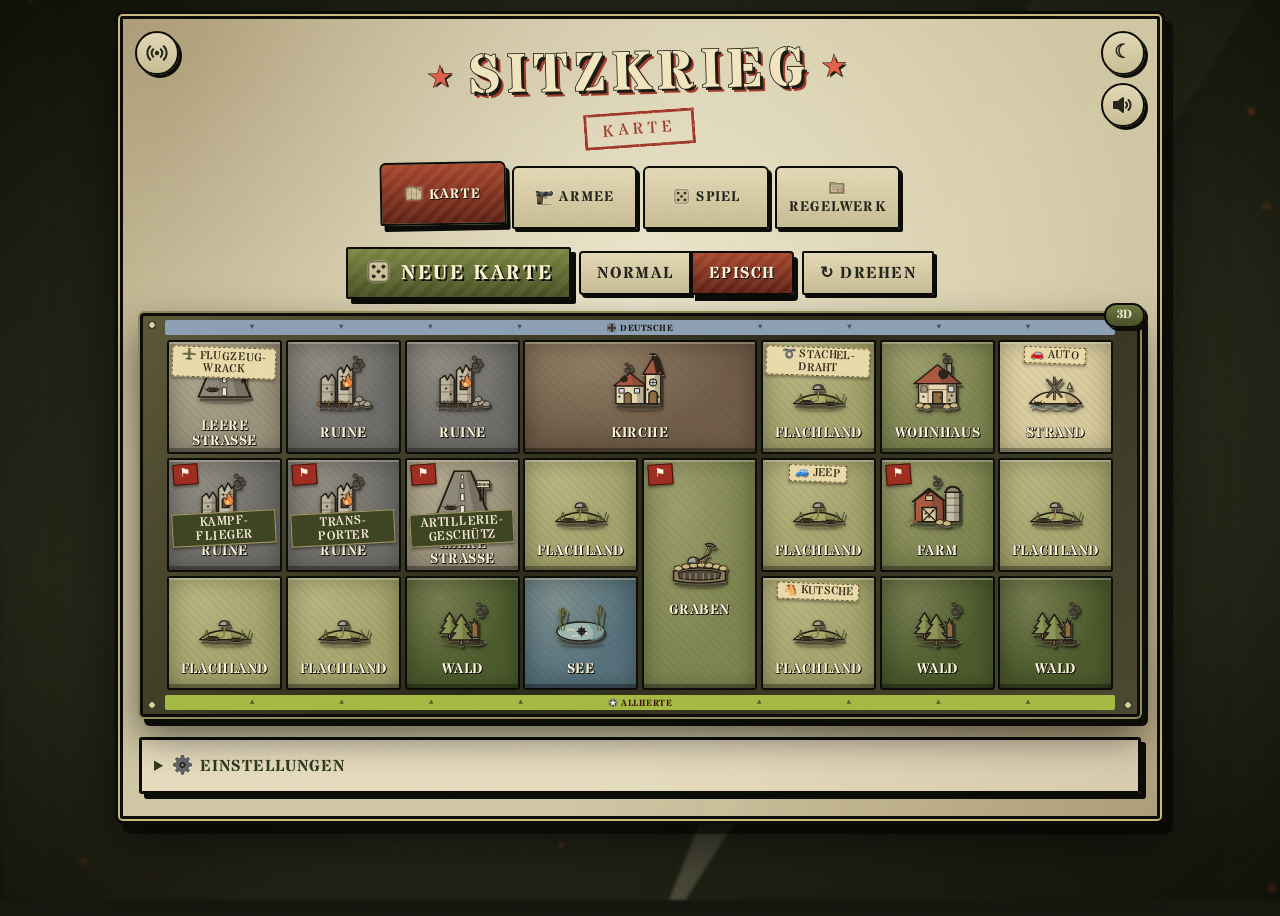
==== index.html @ 097e78e7 "Geländeregeln aus der früheren Spielversion wieder eingetragen Co-Authored-By: Claude Opus 5.5 <nore" ====
<!doctype html>
<html lang="de">
<head>
<meta charset="utf-8">
<meta name="referrer" content="strict-origin-when-cross-origin">
<meta name="viewport" content="width=device-width, initial-scale=1, viewport-fit=cover">
<meta name="theme-color" content="#1b1e14">
<meta name="mobile-web-app-capable" content="yes">
<meta name="apple-mobile-web-app-capable" content="yes">
<meta name="apple-mobile-web-app-status-bar-style" content="black-translucent">
<meta name="apple-mobile-web-app-title" content="Sitzkrieg">
<title>Sitzkrieg</title>
<script>
(function(){ var t=null; try{ t=localStorage.getItem('sitzkrieg-theme'); }catch(e){}
  if(t!=='light'&&t!=='dark') t=(window.matchMedia&&matchMedia('(prefers-color-scheme: dark)').matches)?'dark':'light';
  document.documentElement.setAttribute('data-theme',t);
  // 3D-Figuren kommen gleich: alte Zeichnungen bis dahin nicht zeigen (Notfall: nach 12 s doch)
  if(window.WebGLRenderingContext){ document.documentElement.classList.add('lego3d-wait'); setTimeout(function(){ document.documentElement.classList.remove('lego3d-wait'); },12000); } })();
</script>
<!-- Schriften fest eingebettet (SIL Open Font License): Stardos Stencil, Special Elite, Courier Prime -->
<link rel="stylesheet" href="css/schriften.css?v=d0f53fa5cb">
<link rel="stylesheet" href="css/basis.css?v=da717d893f">
<link rel="stylesheet" href="css/app.css?v=977f86b38e">

<link rel="stylesheet" href="css/spiel.css?v=68006c479c">
<link rel="stylesheet" href="css/krass.css?v=b1cbb3d17f">
<link rel="stylesheet" href="css/lego3d.css?v=2f2d734091">
</head>
<body>
<svg width="0" height="0" style="position:absolute" aria-hidden="true"><defs>
<pattern id="hz-dk" width="3" height="3" patternUnits="userSpaceOnUse" patternTransform="rotate(45)"><rect width="3" height="3" fill="#5c5142"/><line x1="0" y1="0" x2="0" y2="3" stroke="#1f1a14" stroke-width="1.1"/></pattern>
<pattern id="hz-de" width="3" height="3" patternUnits="userSpaceOnUse" patternTransform="rotate(45)"><rect width="3" height="3" fill="#a3a08c"/><line x1="0" y1="0" x2="0" y2="3" stroke="#3a3328" stroke-width=".8"/></pattern>
<pattern id="hz-al" width="3" height="3" patternUnits="userSpaceOnUse" patternTransform="rotate(45)"><rect width="3" height="3" fill="#b1a274"/><line x1="0" y1="0" x2="0" y2="3" stroke="#3a3328" stroke-width=".8"/></pattern>
<pattern id="hz-vde" width="4" height="4" patternUnits="userSpaceOnUse" patternTransform="rotate(45)"><rect width="4" height="4" fill="#b39d68"/><line x1="0" y1="0" x2="0" y2="4" stroke="#3a3328" stroke-width="1"/></pattern>
<pattern id="hz-val" width="4" height="4" patternUnits="userSpaceOnUse" patternTransform="rotate(45)"><rect width="4" height="4" fill="#8e8656"/><line x1="0" y1="0" x2="0" y2="4" stroke="#2a2a1c" stroke-width="1"/></pattern>
</defs></svg>

<main id="top">
  <div class="vol" id="vol">
    <button class="sec vol-btn" id="vol-btn" type="button" aria-label="Lautstärke" title="Lautstärke"><svg viewBox="0 0 24 24" aria-hidden="true">
      <path d="M3 9h4l5-4v14l-5-4H3z" class="spk"/><path class="w1" d="M15 9.5a3.5 3.5 0 0 1 0 5"/><path class="w2" d="M17.5 7a7 7 0 0 1 0 10"/><path class="mx" d="M15.5 9.5l5 5M20.5 9.5l-5 5"/></svg></button>
    <div class="vol-pop"><span class="vp-lbl">Töne</span><input type="range" id="vol-r" min="0" max="100" step="5" aria-label="Lautstärke der Töne"><output id="vol-o"></output></div>
    <div class="mu-pop" id="mu-pop" aria-label="Musik">
      <div class="np-head">♪ Musik</div>
      <div class="mu-row"><input id="mu-url" type="url" placeholder="YouTube-Playlist-Link" autocomplete="off" spellcheck="false" enterkeyhint="go"><button class="sec" id="mu-load" type="button">Laden</button></div>
      <div class="mu-player"><div id="mu-player"></div><div class="mu-empty" id="mu-empty">Link einer Playlist oder eines Videos einfügen</div></div>
      <div class="mu-now" id="mu-now"></div>
      <label class="mu-vol"><span>Musik</span><input type="range" id="mu-vol" min="0" max="100" step="1" aria-label="Lautstärke der Musik"><output id="mu-vol-o"></output></label>
      <div class="mu-ctl">
        <button class="sec" id="mu-prev" type="button" aria-label="Vorheriges">⏮</button>
        <button class="sec" id="mu-play" type="button" aria-label="Abspielen/Pause">▶</button>
        <button class="sec" id="mu-next" type="button" aria-label="Nächstes">⏭</button>
        <button class="sec" id="mu-shuf" type="button" aria-label="Zufällige Reihenfolge" title="Zufällige Reihenfolge">⤮</button>
      </div>
    </div>
  </div>
  <button id="net-btn" class="sec" type="button" aria-pressed="false" aria-label="Online-Lobby an/aus" title="Online-Lobby: zwei Geräte live verbinden"><svg viewBox="0 0 24 24" aria-hidden="true"><circle cx="12" cy="12" r="2.2"/><path d="M8.2 8.2a5.4 5.4 0 0 0 0 7.6M15.8 8.2a5.4 5.4 0 0 1 0 7.6M5.2 5.2a9.6 9.6 0 0 0 0 13.6M18.8 5.2a9.6 9.6 0 0 1 0 13.6"/></svg><i class="net-dot"></i></button>
  <div class="net-pop" id="net-pop" hidden role="dialog" aria-label="Online-Lobby">
    <div class="np-head">Online-Lobby</div>
    <label class="np-sw"><input type="checkbox" id="lb-enable"> <span>Lobby-Funktion an</span></label>
    <div class="lb-on" id="lb-on" hidden>
      <div class="np-code"><span class="lb-dot" id="lb-status" title=""></span><b class="lb-code" id="lb-code">––––</b></div>
      <div class="np-seg" role="group" aria-label="Meine Seite"><button class="sec" data-me="de">Deutsche</button><button class="sec" data-me="al">Alliierte</button></div>
    </div>
    <div class="lb-off" id="lb-off">
      <input id="lb-in" maxlength="4" placeholder="CODE" autocomplete="off" spellcheck="false" aria-label="Code vom Freund" enterkeyhint="go">
      <button class="sec" id="lb-join">Beitreten</button>
    </div>
  </div>
  <button id="theme" class="sec" type="button" aria-label="Tag/Nacht umschalten" title="Tag/Nacht umschalten">☾</button>
  <h1>Sitzkrieg</h1>
  <p class="sub" id="sub">Karte</p>
  <nav class="tabs" role="tablist">
    <button role="tab" class="sec" data-tab="gen" id="t-gen">🗺️ Karte</button>
    <button role="tab" class="sec" data-tab="mission" id="t-mission">⚔️ Armee</button>
    <button role="tab" class="sec" data-tab="spiel" id="t-spiel">🎲 Spiel</button>
    <button role="tab" class="sec" data-tab="regeln" id="t-regeln">📜 Regelwerk</button>
  </nav>
  <div class="lb-toast" id="lb-toast" aria-live="polite"></div>
  <section id="tab-gen" class="tabpane">
  <div class="bar">
    <button id="gen" class="big">🎲 Neue Karte</button>
    <select id="size" hidden>
      <option value="3x6">Normal (3×6)</option>
      <option value="3x8" selected>Episch (3×8)</option>
    </select>
    <div class="seg" role="group" aria-label="Kartengröße">
      <button class="sec" data-size="3x6">Normal</button>
      <button class="sec" data-size="3x8">Episch</button>
    </div>
    <button class="sec" id="rot">↻ Drehen</button>
  </div>
  <div id="msg"></div>
  <div class="stats" id="stats"></div>
  <div class="mapmission" id="mapmission" hidden>
    <span class="mm-txt" id="mm-txt"></span>
  </div>
  <div id="map"></div>

  <details class="noprint settings">
    <summary>⚙️ Einstellungen</summary>
    <div class="sgrid">
      <section class="sgroup sg-g">
        <h3>🌲 Grün <span class="ssum" id="sum-g"></span></h3>
        <div class="slist" id="pool-g"></div>
      </section>
      <section class="sgroup sg-b">
        <h3>🏚️ Stadt <span class="ssum" id="sum-b"></span></h3>
        <div class="slist" id="pool-b"></div>
        <h3 class="sub2">📏 Stadtgröße pro Karte</h3>
        <div class="slist" id="bsize"></div>
      </section>
    </div>
    <section class="sgroup ext-g"><div class="slist" id="ext-set"></div></section>
    <div class="sfoot"><button class="sec" id="reset">↺ Standard wiederherstellen</button></div>
  </details>

  </section>
  <section id="tab-mission" class="tabpane" hidden>
    <div class="bar mbar">
      <button id="army-gen" class="big">🎲 Zufällige Armeen</button>
    </div>
    <div class="armies">
      <section class="army" id="army-de"></section>
      <section class="army" id="army-al"></section>
    </div>
    <details class="noprint settings army-settings">
      <summary>⚙️ Einstellungen</summary>
      <div class="veh-filter"><div class="seg flyer gen-tg" role="group" aria-label="Anzahl Fahrzeuge"><span class="flyer-lbl">Fahrzeuge</span><button class="sec" data-vn="0">0</button><button class="sec" data-vn="1">1</button><button class="sec" data-vn="2">2</button><button class="sec" data-vn="3">3</button></div></div>
      <div class="veh-filter gen-filter"><div class="seg flyer gen-tg" role="group" aria-label="Anzahl Generäle"><span class="flyer-lbl">★ Generäle</span><button class="sec" data-gen="0">0</button><button class="sec" data-gen="1">1</button><button class="sec" data-gen="2">2</button><button class="sec" data-gen="3">3</button></div></div>
      <div class="veh-filter gen-filter"><div class="seg flyer fair gen-tg fair-tg" role="group" aria-label="Faire Armeen"><span class="flyer-lbl">Faire Armeen</span><button class="sec" data-fair="1">Ja</button><button class="sec" data-fair="0">Nein</button></div></div>
    </details>
    <details class="pool-info">
      <summary>📋 Vorrat (für jeden Spieler gleich)</summary>
      <div class="pool-cols">
        <div><b>Fahrzeuge</b><ul id="pool-veh"></ul></div>
        <div><b>Spezialeinheiten</b><ul id="pool-spec"></ul></div>
      </div>
    </details>
  </section>
  <section id="tab-spiel" class="tabpane" hidden></section>
  <section id="tab-regeln" class="tabpane" hidden>
  <div id="regelwerk">

    <div class="rw-search"><input type="search" id="rw-q" placeholder="🔎 Regel suchen …" autocomplete="off" spellcheck="false" aria-label="Im Regelwerk suchen"><span class="rw-n" id="rw-n" aria-live="polite"></span></div>
    <p class="rw-none" id="rw-none" hidden>Nichts gefunden.</p>

    <nav class="toc" aria-label="Inhalt">
      <details>
        <summary>📜 Inhalt <small id="toc-count"></small></summary>
        <ol id="toc"></ol>
      </details>
    </nav>

    <article class="rcard" id="zugabfolge">
      <h2>Zugabfolge</h2>
      <ol class="steps">
        <li><b>Aktivieren:</b> Drücke in der App auf den Weiter-Pfeil und aktiviere den angezeigten Trupp.</li>
        <li><b>Aktionen:</b> Der aktivierte Trupp darf in beliebiger Reihenfolge:
          <ul><li>sich bewegen</li><li>schießen</li></ul></li>
      </ol>
      <p>Die Reihenfolge ist frei, aber eine begonnene Bewegung oder ein begonnener Angriff muss vollständig ausgeführt werden. Eine Bewegung kann also nicht „aufgespart“ oder „unterbrochen“ werden. In unwegsamem Gelände bewegen sich Trupps und Fahrzeuge nur halb so weit. Wer sich auf oder durch ein passendes Minenfeld oder Feuer bewegt hat, macht direkt nach der Bewegung einen entsprechenden Durchschlagswurf.</p>
      <p><b>Rundenende:</b> Rauch und Feuer klingen ab (siehe <a href="#rauch">Rauch</a> und <a href="#feuer">Feuer</a>) und die <a href="#missionsziele">Sondereffekte der Missionsziele</a> werden abgehandelt.</p>
    </article>

    <article class="rcard" id="rundenaktivierungen">
      <h2>Rundenaktivierungen</h2>
      <p>Jede Einheit wird pro Runde <b>genau einmal</b> aktiviert. Das Aktivierungsdeck in der App enthält dafür pro Armee eine Karte für</p>
      <ul><li>jeden Gewehrschützen-Trupp,</li><li>jede einzelne Spezialeinheit und</li><li>jedes Fahrzeug.</li></ul>
      <p>Das Deck wird jede Runde neu gemischt. Die App deckt abwechselnd eine deutsche und eine alliierte Aktivierung auf. Sind alle durch, beginnt nach dem Rundenende eine neue Runde.</p>
    </article>

    <article class="rcard" id="truppenzusammensetzung">
      <h2>Truppenzusammensetzung</h2>
      <div class="tw"><table class="rt">
        <thead><tr><th>Kartengröße</th><th>Spezialtrupps</th><th>Gewehrschützen-Trupps</th><th>Fahrzeuge</th></tr></thead>
        <tbody><!-- wird aus js/regeln.js erzeugt --></tbody>
      </table></div>
      <p>Ein Gewehrschützen-Trupp besteht aus 5 Gewehrschützen. Ein Spezialtrupp ist eine einzelne <a href="#spezialeinheiten">Spezialeinheit</a>.</p>
    </article>

    <article class="rcard" id="bewegung">
      <h2>Bewegung</h2>
      <p>Ein aktivierter Trupp darf zwei Dinge ausführen: Diese sind sich zu <b>Bewegen</b> und/oder zu <b>Schießen</b>.</p>
      <p>Die Reihenfolge davon ist jedoch egal, aber eine Bewegung oder eine Schießen-Aktion muss vollständig beendet sein (man kann somit auch keine Bewegung „aufsparen“ oder „unterbrechen“). Durch unwegsames Gelände bewegen sich Truppen und Fahrzeuge nur genau halb so weit. Zudem muss jede Einheit und jedes Fahrzeug nach seiner Bewegung sofort einen Durchschlagswurf vollziehen, falls sie sich auf oder durch einen passenden Minentyp oder Feuer bewegt haben. Jeder Trupp darf pro Runde nur 1 mal aktiviert werden.</p>
    </article>

    <article class="rcard" id="angreifen">
      <h2>Angreifen</h2>
      <p>Ein Angriff läuft in diesen Schritten ab:</p>
      <ol class="steps">
        <li><b>Waffe wählen</b><br>Waffe des Trupps mit ihren Kampfwerten festlegen.</li>
        <li><b>Ziel wählen</b><br>Feindlichen Trupp, Gebäude, Stellung oder ein anderes Ziel in Reichweite der Waffe wählen.</li>
        <li><b>Trefferwurf / Abweichwurf</b><br>So viele W6 werfen, wie die Waffe angibt (Erleichterung und Erschwernis laut <a href="#treffertabelle">Treffertabelle</a>). Werden eine oder mehrere Scheiben benutzt, ersetzt der Abweichwurf den Trefferwurf (siehe <a href="#scheiben">Kl. / Gr. Scheibe</a>).</li>
        <li><b>Durchschlagswurf</b><br>Jeder W6, der getroffen hat, wird noch einmal geworfen. Ob die Panzerung durchschlagen wird, steht in der <a href="#durchschlagstabelle">Durchschlagstabelle</a>.</li>
        <li><b>Verluste abhandeln</b><br>Jeder Durchschlag schaltet einen Gewehrschützen aus oder fügt einer Spezialeinheit bzw. einem Fahrzeug einen Schaden zu (siehe <a href="#lebenspunkte">Lebenspunkte</a> und <a href="#fahrzeugschaden">Fahrzeugschaden</a>).</li>
      </ol>
    </article>

    <article class="rcard" id="infanterie">
      <h2>Infanterie</h2>
      <p>Jeder Infanterietrupp hat eine Bewegungsreichweite von <b>1</b> und eine Panzerung von <b>0</b>.</p>
    </article>

    <article class="rcard" id="gelaende">
      <h2>Unwegsames Gelände</h2>
      <p>Durch unwegsames Gelände bewegen sich Truppen und Fahrzeuge nur genau halb so weit.</p>
    </article>

    <article class="rcard" id="spezialeinheiten">
      <h2>Spezialeinheiten</h2>
      <p>Jede Spezialeinheit erhält eine der folgenden Ausrüstungen:</p>
      <ul class="cols">
        <li>Scharfschützengewehr</li><li>Maschinengewehr</li><li>Flammenwerfer</li><li>Schrotflinte</li><li>Mörser</li><li>Panzerfaust</li>
        <li>Granaten (und 2 Rauchgranaten und 1 Pistole)</li>
        <li>Minen (1 Panzermine, 2 Personenminen und 1 Nahkampfwaffe)</li>
        <li>Medikit (und 1 Pistole)</li><li>Mechaniker (und 1 Pistole)</li>
        <li>General (1 Generalsfähigkeit und 1 Pistole)</li>
      </ul>
    </article>

    <article class="rcard" id="lebenspunkte">
      <h2>Lebenspunkte der Spezialeinheiten</h2>
      <p>Jede Spezialeinheit hat <b>5 Lebenspunkte</b>. Ein Spezialtrupp besteht nur aus dieser einen Einheit. Sie kann sich bewegen und angreifen wie jeder andere Trupp, hält aber mehr aus als ein Gewehrschütze: Jeder Schaden kostet einen Lebenspunkt, erst beim letzten fällt sie.</p>
    </article>

    <article class="rcard" id="general">
      <h2>General</h2>
      <p>Jeder General hat eine Pistole und eine Generalsfähigkeit. Zu Spielbeginn bekommt er eine der folgenden Fähigkeiten:</p>
      <dl class="abil"><!-- wird aus js/regeln.js erzeugt --></dl>
    </article>

    <article class="rcard" id="minenleger">
      <h2>Minenleger</h2>
      <p>Der Minenleger hat eine Pistole, 2 Personenminen und 1 Panzermine. Zum Verlegen wird der Marker der jeweiligen Minenart in beliebiger Ausrichtung in Nahkampfweite an die Figur gelegt; der ganze Marker gilt als vermint. Betritt oder durchquert eine passende feindliche Einheit (Infanterie bei Personenminen, Fahrzeug bei Panzerminen) das Minenfeld, würfelt sie direkt nach ihrer Bewegung einmal Schaden laut Waffentabelle aus.</p>
    </article>

    <article class="rcard" id="flammenwerfer">
      <h2>Flammenwerfer</h2>
      <p>Zum Angriff wird der Feuermarker in beliebiger Ausrichtung in Nahkampfweite an die Figur gelegt. Alles darunter ist sofort getroffen und steht in Flammen (siehe <a href="#feuer">Feuer</a>). Der Durchschlagswurf folgt laut Waffentabelle.</p>
    </article>

    <article class="rcard" id="medikit">
      <h2>Medikit</h2>
      <p>Erleidet ein Infanterietrupp in Nahkampfreichweite der Figur mit Medikit Verluste, wirft der Spieler pro Verlust einen W6. Ist mindestens eine gerade Zahl dabei, wird einer der Verluste verhindert (höchstens 1 pro Angriff).</p>
    </article>

    <article class="rcard" id="mechaniker">
      <h2>Mechaniker</h2>
      <p>Erhält ein Fahrzeug in Nahkampfreichweite des Mechanikers Schaden, wird das genauso abgehandelt wie beim Medikit: pro Schaden ein W6, bei mindestens einer geraden Zahl wird ein Schaden verhindert (höchstens 1 pro Angriff).</p>
    </article>

    <article class="rcard" id="scheiben">
      <h2>Kl. Scheibe und Gr. Scheibe</h2>
      <p>Braucht ein Angriff eine Scheibe, wird sie über das Ziel gelegt und ein W20 geworfen. Dieser Abweichwurf ersetzt den Trefferwurf.</p>
      <div class="dice"><div><b>W20: 1–8</b><span>Daneben: von Norden aus im 45°-Winkel um 1 Scheibenlänge verschieben (an der Kante anlegen)</span></div><div><b>W20: 9–20</b><span>Genauer Treffer</span></div></div>
      <p>Flammenwerfer, Schrotflinte und Minen weichen nie ab.</p>
    </article>


    <article class="rcard" id="deckung">
      <h2>Deckung</h2>
      <p>Um eine Deckung zu nutzen, muss eine Einheit direkt daneben, dazwischen oder drin stehen.</p>
    </article>

    <article class="rcard" id="konzentration">
      <h2>Konzentration</h2>
      <p>Eine Einheit, die lediglich einen einzigen Würfel als Angriffswurf nutzt, erhält immer einen Konzentrationsbonus beim Trefferwurf. Einheiten mit Waffen, die diesen Bonus erhalten, sind: Panzerfaust, Scharfschütze, Fahrzeuge, die mit AP-Munition feuern.</p>
    </article>

    <article class="rcard" id="mehrere-scheiben">
      <h2>Mehrere Scheiben mit einem Angriff</h2>
      <p>Werden bei einem Trefferwurf mehrere Scheiben ermöglicht, so werden diese jeweils einzeln mit einem W20 beim Trefferwurf ausgewürfelt, ob sie noch verschoben werden. Jede Einheit kann nur maximal 1 mal getroffen werden, selbst wenn sich die Scheiben überschneiden würden.</p>
    </article>


    <article class="rcard" id="hochexplosiv">
      <h2>Hochexplosive Munition</h2>
      <p>Mit Sprengmunition, die beim Trefferwurf eine Kl. oder Gr. Scheibe bzw. einen Marker nutzt (außer Minen, Schrotflinten und Rauchgranaten), können Deckungen, Mauern und ganze Gebäude zerstört werden.</p>
    </article>

    <article class="rcard" id="einsturz">
      <h2>Einsturz</h2>
      <p>Stürzt ein Gebäude oder eine Stellung komplett ein, sind alle Einheiten und Fahrzeuge darin automatisch getroffen. Der Durchschlagswurf erfolgt mit Durchschlag 3.</p>
    </article>

    <article class="rcard" id="feuer">
      <h2>Feuer</h2>
      <p>Am Ende jeder Runde ist jede Einheit und jedes Fahrzeug im Feuer automatisch getroffen. Der Durchschlagswurf erfolgt mit Durchschlag 3. Ein Feuer geht erst nach dem Ende der nächsten Runde aus (nicht der laufenden). Wer einen brennenden Bereich betritt, macht sofort einen Durchschlagswurf (wie bei Minen).</p>
    </article>

    <article class="rcard" id="rauch">
      <h2>Rauch</h2>
      <p>Wer in, durch oder auf einen Bereich mit Rauch angreift, bekommt beim Trefferwurf eine Erschwernis von 1. Der Rauch verzieht sich erst nach dem Ende der nächsten Runde (nicht der laufenden).</p>
    </article>

    <article class="rcard" id="tod-von-oben">
      <h2>Tod von oben</h2>
      <p>Mörser- und Grenadierangriffe machen ihren Schaden von oben.</p>
    </article>

    <article class="rcard" id="panzer">
      <h2>Panzer</h2>
      <p>Panzer können, wenn sie aktiviert werden, mit ihrem Turmgeschütz (mit einem Munitionstyp ihrer Wahl) schießen, sowie zusätzlich auch das MG nach vorne benutzen.</p>
      <p>Zudem können sie sich 1 mal bewegen. Daher könnten sie beispielsweise mit dem Turmgeschütz schießen, sich dann bewegen und im Anschluss noch das MG benutzen (oder andersrum). Panzer ignorieren den Nachteil von unwegsamem Gelände.</p>
    </article>

    <article class="rcard" id="plaetten">
      <h2>Plätten</h2>
      <p>Die leichten und schweren Panzer können mit ihrer Fähigkeit Plätten praktisch alles über den Haufen fahren, was ihnen in den Weg kommt. Lediglich andere Panzer und unzerstörbares Gelände können nicht durchfahren werden. Wenn ein Panzer etwas durchfährt, so nimmt er dadurch keinerlei Schaden (außer bei Panzerminen). Jede Einheit, die von einem Panzer überfahren werden würde, hat ein einziges Mal die Chance, noch aus dem Weg zu hechten. Dazu wird je Einheit ein Würfel geworfen, bei einer geraden Zahl überlebt diese Einheit und wird so weit zur Seite des Panzers bewegt, dass sie gerade so nicht überfahren wird. Eigene Einheiten werden verschont.</p>
    </article>

    <article class="rcard" id="fahrzeuge">
      <h2>Fahrzeuge</h2>
      <p>Fahrer und Besatzung bleiben immer im Fahrzeug.</p>
    </article>

    <article class="rcard" id="missionsziele">
      <h2>Sondereffekte der Missionsziele</h2>
      <p>Am Ende jeder Runde wird für jedes gehaltene Missionsziel ein Sondereffekt ermittelt:</p>
      <ol class="steps">
        <li>Zähle die Trupps jeder Seite, die das Missionsziel halten (pro Seite höchstens 3), und bilde die Differenz.</li>
        <li>Die Seite mit mehr Trupps wirft so viele W6, wie die Differenz beträgt.</li>
        <li>Nur das höchste Ergebnis zählt: <b>1–3</b> nichts passiert, <b>4–5</b> Zieleffekt, <b>6</b> Übereffekt (siehe <a href="#missionsziel-tabelle">Missionsziel-Tabelle</a>).</li>
      </ol>
    </article>

    <article class="rcard" id="missionsziel-tabelle">
      <h2>Missionsziel-Tabelle</h2>
      <div class="tw"><table class="rt">
        <thead><tr><th>Ort</th><th>Zieleffekt (4–5)</th><th>Übereffekt (6)</th></tr></thead>
        <tbody><!-- wird aus js/regeln.js erzeugt --></tbody>
      </table></div>
    </article>

    <article class="rcard" id="flexible-missionsziele">
      <h2>Flexible Missionsziele</h2>
      <p>Auf manchen Feldern können zusätzlich flexible Missionsziele erscheinen. Das Feld wird dadurch zum Missionsziel.</p>
      <div class="vgrid">
        <div><b>Mögliche Felder</b><ul><li>Flachland</li><li>Strand</li><li>Leere Straße</li><li>Ruine</li></ul></div>
        <div><b>Mögliche Missionsziele</b><ul><!-- wird aus js/regeln.js erzeugt --></ul></div>
      </div>
    </article>

    <article class="rcard" id="felderweiterung">
      <h2>Felderweiterungen</h2>
      <p>Ein Feld, auf dem ein flexibles Missionsziel hätte erscheinen können, aber keines erschienen ist, kann zu Spielbeginn eine der folgenden Erweiterungen bekommen (jede höchstens 1 mal pro Spielplan). Auf einer normalen Karte gibt es 0–3, auf einer epischen Karte 0–5 Felderweiterungen (zufällig) – die Höchstzahl stellst du bei <b>Karte → Einstellungen</b> ein:</p>
      <ul><!-- wird aus js/regeln.js erzeugt --></ul>
    </article>

    <article class="rcard" id="stacheldraht">
      <h2>Stacheldraht</h2>
      <p>Ein Feld mit Stacheldraht zu betreten oder zu durchqueren zählt wie das Betreten eines Minenfeldes mit Personenminen. Außerdem gilt das ganze Feld als unwegsames Gelände.</p>
    </article>

    <article class="rcard" id="flugzeugwrack">
      <h2>Flugzeugwrack</h2>
      <p>Das Flugzeugwrack gibt Deckung. Außerdem liegt auf dem ganzen Feld dauerhaft Rauch.</p>
    </article>

    <article class="rcard" id="abtruennige">
      <h2>Abtrünnige</h2>
      <p>Die Abtrünnigen sind zwei Trupps mit je 7 Gewehrschützen, die keinem Spieler gehören. Der 1. Abtrünnigen-Trupp hat immer die meisten Einheiten.</p>
      <ol class="steps">
        <li>Der 1. Trupp greift einen Trupp des Spielers an, der die meisten Trupps auf oder angrenzend an ihrem Feld hat. Der Gegner dieses Spielers wählt das genaue Ziel und würfelt Treffer- und Durchschlagswurf.</li>
        <li>Danach greift der 2. Trupp einen angrenzenden Trupp des anderen Spielers an; diesmal wählt und würfelt der andere Spieler.</li>
      </ol>
      <p>Gibt es nur noch einen Abtrünnigen-Trupp, entfällt der 2. Angriff.</p>
    </article>

    <article class="rcard" id="spielaufbau">
      <h2>Spielaufbau und Topografie festlegen</h2>
      <p>Zu Spielbeginn sollten beide Spieler genau festlegen, was auf dem Spielfeld genau Deckung gibt, zerstörbar und unzerstörbar ist, wie genau eine Sichtlinie definiert wird, was unwegsames Gelände ist, und was als erhöhte oder niedrige Position zählt. Zudem wird festgelegt, wo auf der Karte Norden ist (eine Ecke oder Kante des Spielfelds). Dann wird noch bestimmt, wo jeder Spieler startet und wie viele Einheiten jedes Typs im Spiel sein dürfen. Dann legt noch jeder Spieler seine Armee und Einheiten fest. Zudem müssen die genaue Fähigkeit jedes Generals bestimmt werden.</p>
    </article>

    <article class="rcard" id="ausmasse">
      <h2>Ausmaße</h2>
      <p>Für Angriff und Bewegung gibt es diese Schablonen:</p>
      <div class="tw"><table class="rt">
        <thead><tr><th>Schablone</th><th>Länge / Durchmesser</th></tr></thead>
        <tbody>
          <tr><td>Reichweite 1</td><td>20 cm</td></tr>
          <tr><td>Reichweite 2</td><td>40 cm</td></tr>
          <tr><td>Reichweite 3</td><td>60 cm</td></tr>
          <tr><td>Kl. Scheibe</td><td>10 cm Ø</td></tr>
          <tr><td>Gr. Scheibe</td><td>20 cm Ø</td></tr>
        </tbody>
      </table></div>
    </article>

    <article class="rcard" id="nahkampf">
      <h2>Nahkampf</h2>
      <p>Nahkampfreichweite bedeutet, dass die Einheit ihr Ziel unmittelbar berühren können muss.</p>
    </article>

    <article class="rcard" id="aktivierung-geht-nicht">
      <h2>Aktivierung geht nicht</h2>
      <p>Kann eine aufgedeckte Aktivierung nicht ausgeführt werden, weil die Seite keine passende Einheit oder kein Fahrzeug dieser Art mehr hat, verfällt sie. Einfach weiter zur nächsten.</p>
    </article>

    <article class="rcard" id="spielende">
      <h2>Spielende</h2>
      <p>Das Spiel endet sofort, sobald eine Seite nur noch <b>3 Trupps</b> hat.</p>
    </article>

    <article class="rcard" id="waffen">
      <h2>Waffen</h2>
      <div class="tw"><table class="rt wt">
        <thead><tr><th>Name</th><th>Reich&shy;weite</th><th>Treffer&shy;wurf</th><th><span class="lg">Panzer&shy;durchschlag</span><span class="sm">Durch&shy;schlag</span></th></tr></thead>
        <tbody><!-- wird aus js/regeln.js erzeugt --></tbody>
      </table></div>
    </article>

    <article class="rcard vehicle" id="schwerer-panzer">
      <h2>Schwerer Panzer</h2>
      <div class="vgrid">
        <div class="tw"><table class="rt kv">
          <tr><th>Bewegungsreichweite</th><td>1</td></tr>
          <tr><th>Wannendrehung</th><td>45°</td></tr>
          <tr><th>Turmdrehung</th><td>45°</td></tr>
          <tr><th>Spezialeffekt</th><td>Plätten, MG nach vorne feuern</td></tr>
        </table></div>
        <div class="armor" data-f="4" data-s="3" data-r="2"></div>
      </div>
      <div class="tw"><table class="rt wt">
        <thead><tr><th>Turmgeschütz</th><th>Reich&shy;weite</th><th>Treffer&shy;wurf</th><th><span class="lg">Panzer&shy;durchschlag</span><span class="sm">Durch&shy;schlag</span></th></tr></thead>
        <tbody><tr><td>HE</td><td>3</td><td>Gr. Scheibe</td><td>1</td></tr><tr><td>AP</td><td>3</td><td>1</td><td>4</td></tr></tbody>
        <thead><tr><th>Maschinengewehr</th><th></th><th></th><th></th></tr></thead>
        <tbody><tr><td>MG</td><td>2</td><td>5</td><td>1</td></tr></tbody>
      </table></div>
    </article>

    <article class="rcard vehicle" id="leichter-panzer">
      <h2>Leichter Panzer</h2>
      <div class="vgrid">
        <div class="tw"><table class="rt kv">
          <tr><th>Bewegungsreichweite</th><td>2</td></tr>
          <tr><th>Wannendrehung</th><td>90°</td></tr>
          <tr><th>Turmdrehung</th><td>90°</td></tr>
          <tr><th>Spezialeffekt</th><td>Plätten, MG nach vorne feuern</td></tr>
        </table></div>
        <div class="armor" data-f="3" data-s="2" data-r="1"></div>
      </div>
      <div class="tw"><table class="rt wt">
        <thead><tr><th>Turmgeschütz</th><th>Reich&shy;weite</th><th>Treffer&shy;wurf</th><th><span class="lg">Panzer&shy;durchschlag</span><span class="sm">Durch&shy;schlag</span></th></tr></thead>
        <tbody><tr><td>HE</td><td>3</td><td>Kl. Scheibe</td><td>1</td></tr><tr><td>AP</td><td>3</td><td>1</td><td>3</td></tr></tbody>
        <thead><tr><th>Maschinengewehr</th><th></th><th></th><th></th></tr></thead>
        <tbody><tr><td>MG</td><td>2</td><td>5</td><td>1</td></tr></tbody>
      </table></div>
    </article>

    <article class="rcard vehicle" id="kraftrad">
      <h2>Kraftrad</h2>
      <div class="vgrid">
        <div class="tw"><table class="rt kv">
          <tr><th>Bewegungsreichweite</th><td>3</td></tr>
          <tr><th>Fahrzeugdrehung</th><td>180°</td></tr>
          <tr><th>Spezialeffekt</th><td>nach vorne feuern</td></tr>
        </table></div>
        <div class="armor" data-f="1" data-s="1" data-r="1"></div>
      </div>
      <div class="tw"><table class="rt wt">
        <thead><tr><th>Maschinengewehr</th><th>Reich&shy;weite</th><th>Treffer&shy;wurf</th><th><span class="lg">Panzer&shy;durchschlag</span><span class="sm">Durch&shy;schlag</span></th></tr></thead>
        <tbody><tr><td>MG</td><td>2</td><td>10</td><td>1</td></tr></tbody>
      </table></div>
    </article>

    <article class="rcard vehicle" id="kampfflieger-werte">
      <h2>Kampfflieger</h2>
      <div class="vgrid">
        <div class="tw"><table class="rt wt">
          <thead><tr><th>Bewaffnung</th><th>Reich&shy;weite</th><th>Treffer&shy;wurf</th><th><span class="lg">Panzer&shy;durchschlag</span><span class="sm">Durch&shy;schlag</span></th></tr></thead>
          <tbody><tr><td>Bombe</td><td>1</td><td>Gr. Scheibe</td><td>3</td></tr><tr><td>Luftschlag-MGs</td><td>1</td><td>4 Kl. Scheiben in einer Linie</td><td>1</td></tr></tbody>
        </table></div>
        <div class="armor no-nums" data-f="1" data-s="1" data-r="1" aria-hidden="true"></div>
      </div>
    </article>

    <article class="rcard" id="treffertabelle">
      <h2>Treffertabelle</h2>
      <div class="tw"><table class="rt kv">
        <tr><th>Normalwert</th><td><b class="big">5+</b></td></tr>
        <tr><th>Bonus</th><td>Erhöhte Position, Nicht bewegt, Fahrzeugbonus, Konzentration</td></tr>
        <tr><th>Malus</th><td>Gegner in Deckung, Rauch</td></tr>
      </table></div>
    </article>

    <article class="rcard" id="durchschlagstabelle">
      <h2>Durchschlagstabelle</h2>
      <div class="tw"><table class="rt grid">
        <thead><tr><th class="corner"><span>Panzerung →</span><span>Angriff ↓</span></th><th>0</th><th>1</th><th>2</th><th>3</th><th>4</th></tr></thead>
        <tbody>
          <tr><th>0</th><td>5+</td><td>6</td><td class="x">X</td><td class="x">X</td><td class="x">X</td></tr>
          <tr><th>1</th><td>4+</td><td>5+</td><td>6</td><td class="x">X</td><td class="x">X</td></tr>
          <tr><th>2</th><td>3+</td><td>4+</td><td>5+</td><td>6</td><td class="x">X</td></tr>
          <tr><th>3</th><td>2+</td><td>3+</td><td>4+</td><td>5+</td><td>6</td></tr>
          <tr><th>4</th><td>1+</td><td>2+</td><td>3+</td><td>4+</td><td>5+</td></tr>
        </tbody>
      </table></div>
    </article>

    <article class="rcard" id="fahrzeugschaden">
      <h2>Fahrzeugschaden</h2>
      <div class="tw"><table class="rt kv">
        <tr><th>6</th><td><b>Explosion!</b></td></tr>
        <tr><th>5</th><td>Turm schussunfähig / Rauch</td></tr>
        <tr><th>4</th><td>MG schussunfähig / Rauch</td></tr>
        <tr><th>3</th><td>Fahrunfähig</td></tr>
        <tr><th>2</th><td>Panzerung reduziert</td></tr>
        <tr><th>1</th><td>Rauch</td></tr>
      </table></div>
      <p>Bei einer Explosion ist das Fahrzeug sofort komplett zerstört und die Gr. Scheibe wird mittig auf das Fahrzeug gelegt. Der Schaden ermittelt sich wie folgt:</p>
      <div class="tw"><table class="rt wt">
        <thead><tr><th></th><th>Treffer&shy;wurf</th><th><span class="lg">Panzer&shy;durchschlag</span><span class="sm">Durch&shy;schlag</span></th></tr></thead>
        <tbody><tr><td>Explosion</td><td>Gr. Scheibe</td><td>1</td></tr></tbody>
      </table></div>
      <p>Ein Fahrzeug hält einem Schaden bei einer gewürfelten 1, 2, 3, 4 oder 5 stand. Erhält das Fahrzeug noch einen weiteren Schaden, so wird noch einmal gewürfelt, was dem Fahrzeug genau widerfährt (könnte noch explodieren), und dann ist es aus dem Spiel (dient noch als Deckung).</p>
    </article>

    <p class="fin">★ Ende des Regelwerks ★</p>
    <p class="credits">Schriften: Stardos Stencil, Special Elite, Courier Prime (SIL OFL)</p>
    <a href="#top" class="totop" id="totop" aria-label="Nach oben">▲</a>
  </div>
  </section>
</main>
<div id="pop" class="modal" hidden role="dialog" aria-modal="true" aria-labelledby="pop-t">
  <div class="pop-card">
    <button class="sec pop-x" id="pop-x" type="button" aria-label="Schließen">✕</button>
    <small class="pop-kat" id="pop-k">Generals-Fähigkeit</small>
    <h3 id="pop-t"></h3>
    <p id="pop-d"></p>
    <div id="pop-body"></div>
  </div>
</div>
<button id="dice-btn" type="button" aria-label="Würfeln" title="Würfeln"><svg viewBox="0 0 24 24" aria-hidden="true"><rect x="3.5" y="3.5" width="17" height="17" rx="3.5"/><circle cx="8.5" cy="8.5" r="1.4"/><circle cx="15.5" cy="15.5" r="1.4"/><circle cx="12" cy="12" r="1.4"/></svg></button>
<div id="dice-pop" hidden role="dialog" aria-label="Würfeln">
  <div class="dp-row">
    <div class="dp-type" role="group" aria-label="Würfelart"><button type="button" class="sec" data-dt="6">W6</button><button type="button" class="sec" data-dt="20">W20</button></div>
    <div class="dp-n" role="group" aria-label="Anzahl"><button type="button" class="sec" data-dn="-1" aria-label="weniger">−</button><output id="dp-n">1</output><button type="button" class="sec" data-dn="1" aria-label="mehr">+</button></div>
  </div>
  <div class="dp-tray" id="dp-tray" aria-live="polite"></div>
  <button type="button" class="big dp-roll" id="dp-roll">🎲 Würfeln</button>
</div>
<button id="fab"><span class="lbl-map">🎲 Neue Karte</span><span class="lbl-army">🎲 Zufällige Armeen</span></button>

<script src="js/regeln.js?v=9757f55c27"></script>
<script src="js/karte.js?v=9cae5b42a3"></script>
<script src="js/figuren.js?v=eb66e8b2d5"></script>
<script src="js/armee.js?v=d2203128c0"></script>
<script src="js/missionskarte.js?v=1323f126eb"></script>
<script src="js/symbole.js?v=90023643d3"></script>
<script src="js/spiel.js?v=de2f4412ee"></script>
<script src="js/lobby.js?v=32eb3923dd"></script>
<script src="js/sounds.js?v=7f9e90c3ee"></script>
<script src="js/neuwurf.js?v=4cd701aea8"></script>
<script src="js/musik.js?v=d2920e7e08"></script>
<script src="js/extras.js?v=5a791f5b32"></script>
<script src="js/wuerfel.js?v=c6fea4303f"></script>
<script src="js/krass.js?v=7248b0143c"></script>
<script src="vendor/gsap.min.js"></script>
<script type="module" src="js3d/einheiten3d.js?v=54fb2a7e12"></script>
<script type="module" src="js3d/karte3d.js?v=fea66dda8d"></script>
<script>
// App-Modus: Offline-Speicher aktivieren (nur wenn die Seite über eine Web-Adresse geladen wird)
if('serviceWorker' in navigator && /^https?:$/.test(location.protocol)) navigator.serviceWorker.register('sw.js').catch(()=>{});
</script>
</body>
</html>
---- css/schriften.css ----
/* Schriften (SIL Open Font License): Stardos Stencil, Special Elite, Courier Prime */
@font-face {
  font-family: 'Courier Prime';
  font-style: italic;
  font-weight: 400;
  font-display: swap;
  src: url(../assets/fonts/courier-prime-400.woff2) format('woff2');
  unicode-range: U+0100-02BA, U+02BD-02C5, U+02C7-02CC, U+02CE-02D7, U+02DD-02FF, U+0304, U+0308, U+0329, U+1D00-1DBF, U+1E00-1E9F, U+1EF2-1EFF, U+2020, U+20A0-20AB, U+20AD-20C4, U+2113, U+2C60-2C7F, U+A720-A7FF;
}
@font-face {
  font-family: 'Courier Prime';
  font-style: italic;
  font-weight: 400;
  font-display: swap;
  src: url(../assets/fonts/courier-prime-400-font2.woff2) format('woff2');
  unicode-range: U+0000-00FF, U+0131, U+0152-0153, U+02BB-02BC, U+02C6, U+02DA, U+02DC, U+0304, U+0308, U+0329, U+2000-206F, U+20AC, U+2122, U+2191, U+2193, U+2212, U+2215, U+FEFF, U+FFFD;
}
@font-face {
  font-family: 'Courier Prime';
  font-style: normal;
  font-weight: 400;
  font-display: swap;
  src: url(../assets/fonts/courier-prime-400-font3.woff2) format('woff2');
  unicode-range: U+0100-02BA, U+02BD-02C5, U+02C7-02CC, U+02CE-02D7, U+02DD-02FF, U+0304, U+0308, U+0329, U+1D00-1DBF, U+1E00-1E9F, U+1EF2-1EFF, U+2020, U+20A0-20AB, U+20AD-20C4, U+2113, U+2C60-2C7F, U+A720-A7FF;
}
@font-face {
  font-family: 'Courier Prime';
  font-style: normal;
  font-weight: 400;
  font-display: swap;
  src: url(../assets/fonts/courier-prime-400-font4.woff2) format('woff2');
  unicode-range: U+0000-00FF, U+0131, U+0152-0153, U+02BB-02BC, U+02C6, U+02DA, U+02DC, U+0304, U+0308, U+0329, U+2000-206F, U+20AC, U+2122, U+2191, U+2193, U+2212, U+2215, U+FEFF, U+FFFD;
}
@font-face {
  font-family: 'Courier Prime';
  font-style: normal;
  font-weight: 700;
  font-display: swap;
  src: url(../assets/fonts/courier-prime-700.woff2) format('woff2');
  unicode-range: U+0100-02BA, U+02BD-02C5, U+02C7-02CC, U+02CE-02D7, U+02DD-02FF, U+0304, U+0308, U+0329, U+1D00-1DBF, U+1E00-1E9F, U+1EF2-1EFF, U+2020, U+20A0-20AB, U+20AD-20C4, U+2113, U+2C60-2C7F, U+A720-A7FF;
}
@font-face {
  font-family: 'Courier Prime';
  font-style: normal;
  font-weight: 700;
  font-display: swap;
  src: url(../assets/fonts/courier-prime-700-font6.woff2) format('woff2');
  unicode-range: U+0000-00FF, U+0131, U+0152-0153, U+02BB-02BC, U+02C6, U+02DA, U+02DC, U+0304, U+0308, U+0329, U+2000-206F, U+20AC, U+2122, U+2191, U+2193, U+2212, U+2215, U+FEFF, U+FFFD;
}
@font-face {
  font-family: 'Special Elite';
  font-style: normal;
  font-weight: 400;
  font-display: swap;
  src: url(../assets/fonts/special-elite-400.woff2) format('woff2');
  unicode-range: U+0100-02BA, U+02BD-02C5, U+02C7-02CC, U+02CE-02D7, U+02DD-02FF, U+0304, U+0308, U+0329, U+1D00-1DBF, U+1E00-1E9F, U+1EF2-1EFF, U+2020, U+20A0-20AB, U+20AD-20C4, U+2113, U+2C60-2C7F, U+A720-A7FF;
}
@font-face {
  font-family: 'Special Elite';
  font-style: normal;
  font-weight: 400;
  font-display: swap;
  src: url(../assets/fonts/special-elite-400-font8.woff2) format('woff2');
  unicode-range: U+0000-00FF, U+0131, U+0152-0153, U+02BB-02BC, U+02C6, U+02DA, U+02DC, U+0304, U+0308, U+0329, U+2000-206F, U+20AC, U+2122, U+2191, U+2193, U+2212, U+2215, U+FEFF, U+FFFD;
}
@font-face {
  font-family: 'Stardos Stencil';
  font-style: normal;
  font-weight: 400;
  font-display: swap;
  src: url(../assets/fonts/stardos-stencil-400.woff2) format('woff2');
  unicode-range: U+0000-00FF, U+0131, U+0152-0153, U+02BB-02BC, U+02C6, U+02DA, U+02DC, U+0304, U+0308, U+0329, U+2000-206F, U+20AC, U+2122, U+2191, U+2193, U+2212, U+2215, U+FEFF, U+FFFD;
}
@font-face {
  font-family: 'Stardos Stencil';
  font-style: normal;
  font-weight: 700;
  font-display: swap;
  src: url(../assets/fonts/stardos-stencil-700.woff2) format('woff2');
  unicode-range: U+0000-00FF, U+0131, U+0152-0153, U+02BB-02BC, U+02C6, U+02DA, U+02DC, U+0304, U+0308, U+0329, U+2000-206F, U+20AC, U+2122, U+2191, U+2193, U+2212, U+2215, U+FEFF, U+FFFD;
}
---- css/basis.css ----
/* ---------- Spiel-Tab: Befehlsdeck ---------- */
.gp{max-width:560px;margin:0 auto;display:flex;flex-direction:column;align-items:center;gap:14px}
.gp-info{font-family:var(--type);font-size:.9rem;color:var(--muted);text-align:center}
.gp-info b{font-family:var(--head);color:var(--stamp);letter-spacing:.05em}
.gc-top .gc-info{margin-left:auto;font-family:var(--type);text-transform:none;letter-spacing:0;font-size:.8rem;opacity:.9;text-align:right;white-space:nowrap}
.gc-top .gc-info b{font-family:var(--head);letter-spacing:.05em;color:#f3d9a0}
@media (max-width:640px){ .gc-top .gc-info{white-space:normal;font-size:.68rem;line-height:1.25;min-width:0;max-width:46%} .gc-top .gc-info b{display:block} .gc-top .gc-info .sep{display:none} }
.gp-next{width:96px;height:96px;border-radius:50%;font-size:3rem;line-height:1;padding:0;display:grid;place-items:center;
  position:fixed;right:calc(18px + env(safe-area-inset-right));bottom:calc(18px + env(safe-area-inset-bottom));z-index:30;
  box-shadow:0 0 0 3px #22261a,0 8px 22px rgba(0,0,0,.6),inset 0 1px 0 rgba(255,220,160,.35)}
body.on-spiel main{margin-bottom:130px}
.gp-next svg{width:46px;height:46px;fill:none;stroke:currentColor;stroke-width:3.2;stroke-linecap:round;stroke-linejoin:round}
.gp-round{font-family:var(--head);text-transform:uppercase;letter-spacing:.08em;color:var(--stamp);text-align:center;font-size:1.05rem;animation:popIn .3s}
.gcard{width:100%;background:#efe7cc;color:#23241c;border:2px solid #4a4a32;border-radius:10px;box-shadow:0 0 0 4px #22261a,0 10px 28px rgba(0,0,0,.45);overflow:hidden;animation:popIn .25s}
.gc-top{display:flex;align-items:center;gap:10px;padding:10px 14px;color:#ece4c8;font-family:var(--head);text-transform:uppercase;letter-spacing:.1em;font-size:1.15rem;
        background:linear-gradient(var(--fc1),var(--fc2));border-bottom:3px solid #22261a}
.gcard.de{--fc1:#5d6670;--fc2:#3c434b} .gcard.al{--fc1:#5f6838;--fc2:#3c4322}
.gc-top .gc-emb{width:38px;height:38px;border-radius:50%;background:#ece4c8;border:2px solid #22261a;display:grid;place-items:center;flex:none}
.gc-top .gc-emb svg.emb{width:28px;height:28px;vertical-align:0}
.gc-art{display:flex;justify-content:center;align-items:flex-end;height:150px;padding:14px 10px 4px;border:0!important;background:none!important;box-shadow:none!important}
.gc-art svg.fig{height:100%;width:auto;max-width:100%}
.gc-art.veh svg.fig{width:min(320px,90%);height:auto}
.gc-art.five{gap:0} .gc-art.five svg.fig{height:82%;width:auto;margin-left:-14px} .gc-art.five svg.fig:first-child{margin-left:0}
.gc-name{margin:4px 14px 2px;text-align:center;font-family:var(--head);text-transform:uppercase;letter-spacing:.06em;color:var(--stamp);font-size:1.5rem;line-height:1.15}
.gc-sub{text-align:center;font-size:.85rem;color:#5e5b45;margin-bottom:6px}
.gc-body{padding:6px 14px 14px}
.gc-body .tw{margin-top:8px}
.gc-body .vgrid{display:grid;grid-template-columns:1fr auto;gap:10px;align-items:start}
.gc-note{font-size:.9rem;margin:8px 0 0;line-height:1.45}
.gc-abil{margin:12px 0 4px;border:2px solid var(--stamp);background:linear-gradient(rgba(155,45,32,.14),rgba(155,45,32,.06));box-shadow:3px 3px 0 rgba(30,20,10,.25);transform:rotate(-.4deg)}
.gc-abil .ga-h{display:flex;align-items:baseline;flex-wrap:wrap;gap:4px 8px;padding:5px 10px;background:var(--stamp);color:#fff3e0;font-family:var(--head);text-transform:uppercase;letter-spacing:.08em}
.gc-abil .ga-star{font-size:1.1rem;color:#ffd36b} .gc-abil .ga-k{font-size:.7rem;opacity:.85} .gc-abil .ga-n{font-size:1.05rem;margin-left:auto}
.gc-abil p{margin:0;padding:8px 10px;font-size:.98rem;line-height:1.45;font-weight:600}
@media (orientation:landscape) and (max-height:560px){ .gc-abil{margin:4px 0 4px} .gc-abil .ga-h{padding:2px 8px} .gc-abil .ga-n{font-size:.8rem} .gc-abil .ga-k{font-size:.58rem} .gc-abil p{font-size:.68rem;padding:4px 8px;line-height:1.3} }
.gc-note b{font-family:var(--head);letter-spacing:.04em}
.gc-notes{padding:0 14px 14px;margin-top:-8px}
html[data-theme="dark"] .gcard{background:#2a2f20;color:#e3dcc0;border-color:#5d5b42}
html[data-theme="dark"] .gc-sub{color:#a9a486}
@media (max-width:640px){ .gc-art{height:120px} .gc-name{font-size:1.25rem} .gc-body .vgrid{grid-template-columns:1fr} .gp-next{width:84px;height:84px} }

/* Spiel-Tab im Handy-Querformat: alles auf einen Bildschirm */
@media (orientation:landscape) and (max-height:560px){
  body.on-spiel{padding-bottom:0}
  body.on-spiel h1,body.on-spiel .sub{display:none}
  body.on-spiel main{margin:2px 8px;padding:6px 10px}
  body.on-spiel .tabs{margin:0 auto 8px!important;max-width:min(520px,calc(100% - 110px))!important}
  body.on-spiel .tabs button{padding:7px 4px!important}
  .gp{max-width:none;display:grid;grid-template-columns:76px 1fr;grid-template-rows:auto auto 1fr;gap:6px 12px;align-items:start;justify-items:center}
  .gp-info{grid-column:1;font-size:.68rem;line-height:1.3;margin:0}
  .gp-next{width:78px;height:78px;right:calc(12px + env(safe-area-inset-right));bottom:calc(12px + env(safe-area-inset-bottom))}
  body.on-spiel main{margin-bottom:2px!important}
  .gp-round{grid-column:1;font-size:.8rem}
  .gcard{grid-column:2;grid-row:1 / span 3;justify-self:stretch;display:grid;grid-template-columns:minmax(124px,23%) 1fr;grid-template-rows:auto auto auto 1fr;
         max-height:calc(100dvh - 78px);margin-right:84px;width:auto;box-shadow:0 0 0 3px #22261a,0 6px 16px rgba(0,0,0,.4)}
  .gc-top{grid-column:1 / -1;padding:5px 10px;font-size:.95rem}
  .gc-top .gc-emb{width:28px;height:28px} .gc-top .gc-emb svg.emb{width:20px;height:20px}
  .gc-art{grid-column:1;height:auto;min-height:0;max-height:110px;padding:8px 6px 0}
  .gc-art svg.fig{max-height:100px}
  .gc-art.veh svg.fig{width:95%;max-height:90px}
  .gc-art.five svg.fig{height:auto;width:23%;max-height:none;margin-left:-4%}
  .gc-art.five svg.fig:first-child{margin-left:0}
  .gc-name{grid-column:1;font-size:1.05rem;margin:4px 8px 0}
  .gc-sub{grid-column:1;font-size:.75rem;margin-bottom:4px}
  .gc-notes{grid-column:2;grid-row:3 / span 4;padding:2px 10px 8px;margin:0;border-left:1px dashed #6f6a4a;overflow:auto;min-height:0}
  .gcard{grid-template-rows:auto auto auto auto 1fr}
  .gc-body:has(+.gc-notes){grid-row:2;overflow:visible;padding-bottom:2px}
  .gc-body{grid-column:2;grid-row:2 / span 5;overflow:auto;min-height:0;padding:6px 10px 8px;border-left:1px dashed #6f6a4a}
  .gc-body table.rt th,.gc-body table.rt td{padding:2px 5px!important;font-size:.68rem!important;line-height:1.25}
  .gc-body table.rt.kv th{width:auto}
  .gc-body .pen{font-size:.68rem!important;padding:0 4px!important}
  .gc-body .vgrid{grid-template-columns:1fr auto;gap:6px}
  .gc-body .armor{zoom:.62;margin:0 0 4px}
  .gc-body .vgrid>*:last-child .note,.gc-body .vgrid small{display:none}
  .gc-note{font-size:.64rem;margin:3px 0 0;line-height:1.26}
  .gc-body .tw{margin-top:5px}
}
@media (orientation:landscape) and (max-height:560px) and (max-width:760px){
  .gp{grid-template-columns:64px 1fr;gap:6px 8px}
  .gp-next{width:62px;height:62px;right:8px;bottom:8px} .gp-next svg{width:32px;height:32px}
  .gcard{grid-template-columns:minmax(104px,21%) 1fr!important;margin-right:66px}
  .gc-art svg.fig{max-height:80px} .gc-art.veh svg.fig{max-height:64px}
  .gc-name{font-size:.92rem}
  .gc-note{font-size:.58rem!important;line-height:1.22!important}
  .gc-body table.rt th,.gc-body table.rt td{font-size:.6rem!important;padding:1px 4px!important}
  .gc-body .armor{zoom:.5}
}

/* ---------- Lobby (2 Geräte live), versteckt im Popup hinter dem Knopf oben rechts ---------- */
.net-pop{position:absolute;top:64px;left:12px;z-index:40;width:260px;background:#e6dcb8;color:#23241c;border:2px solid #4a4a32;border-radius:6px;padding:12px;box-shadow:0 0 0 3px #22261a,0 12px 30px rgba(0,0,0,.55)}
.net-pop[hidden],.lb-off[hidden],.lb-on[hidden]{display:none!important}
.np-head{font-family:var(--head);text-transform:uppercase;letter-spacing:.08em;color:var(--stamp);font-size:1.05rem;margin-bottom:8px}
.np-sw{margin-bottom:10px;display:flex;align-items:center;gap:8px;cursor:pointer;font-family:var(--head);text-transform:uppercase;letter-spacing:.04em;font-size:.9rem}
.np-sw input{width:20px;height:20px;accent-color:#5f6838;margin:0}
.np-hint{font-size:.78rem;line-height:1.35;margin:6px 0 10px;color:#5e5b45}
.lb-off{display:flex;gap:8px;margin-top:10px;padding-top:10px;border-top:1px dashed rgba(74,74,50,.5)}
.lb-off input{flex:1;min-width:0;font:700 1.05rem var(--head);letter-spacing:.2em;text-align:center;text-transform:uppercase;padding:7px 6px;border:1px solid #6f6a4a;background:#f3ecd4;color:#23241c;border-radius:4px}
.lb-off button,.np-btns button{padding:7px 12px;font-size:.85rem}
.lb-on{text-align:center}
.np-code{display:flex;align-items:center;justify-content:center;gap:10px}
.lb-dot{width:10px;height:10px;border-radius:50%;background:#d8b34a;flex:none}
.lb-on.ok .lb-dot{background:#6fbf3a;box-shadow:0 0 6px #6fbf3a}
.lb-code{font-family:var(--head);font-size:2rem;letter-spacing:.25em;color:var(--stamp)}
.np-btns{display:flex;gap:8px;justify-content:center}
#net-btn{position:absolute}
#net-btn .net-dot{position:absolute;top:5px;right:5px;width:8px;height:8px;border-radius:50%;background:#d8b34a;display:none}
#net-btn.wait .net-dot{display:block}
#net-btn.live .net-dot{display:block;background:#6fbf3a;box-shadow:0 0 6px #6fbf3a}
.lb-toast{position:fixed;left:50%;top:16px;transform:translate(-50%,-60px);opacity:0;z-index:70;background:#22261a;color:#ece4c8;border:1px solid var(--gold);padding:8px 14px;font-family:var(--type);font-size:.9rem;border-radius:4px;transition:all .25s;pointer-events:none;max-width:90vw;text-align:center}
.lb-toast.show{opacity:1;transform:translate(-50%,0)}
html[data-theme="dark"] .net-pop{background:#2a2f20;color:#e3dcc0;border-color:#5d5b42}
html[data-theme="dark"] .np-hint{color:#a9a486}
html[data-theme="dark"] .lb-off input{background:#1e2216;color:#e3dcc0;border-color:#5d5b42}
@media (max-width:640px){ .net-pop{top:56px;left:8px;width:min(260px,calc(100vw - 32px))} }

/* ---------- Neue Karte gedrückt halten = alles neu ---------- */
#gen{position:relative;overflow:hidden;-webkit-touch-callout:none;user-select:none;-webkit-user-select:none;touch-action:manipulation}
#gen::before{content:"";position:absolute;inset:0;background:linear-gradient(90deg,rgba(190,50,30,.85),rgba(230,70,40,.95));transform:scaleX(0);transform-origin:left;transition:transform .15s ease-out;z-index:0}
#gen>*{position:relative;z-index:1}
#gen.charging::before{transform:scaleX(1);transition:transform var(--hold,900ms) linear}
#gen.charging{box-shadow:0 0 0 2px #22261a,0 0 14px rgba(220,60,30,.55)}
#gen.fired{animation:genFire .45s ease-out}
@keyframes genFire{0%{box-shadow:0 0 0 2px #22261a,0 0 0 rgba(255,90,40,.9)}40%{box-shadow:0 0 0 2px #22261a,0 0 28px rgba(255,90,40,.95)}100%{box-shadow:none}}

/* ---------- Musik (YouTube) im Lautsprecher-Popup ---------- */
.mu-pop{display:none;position:absolute;top:50px;right:46px;width:min(270px,calc(100vw - 70px));z-index:7;background:#e6dcb8;color:#23241c;border:2px solid #4a4a32;border-radius:4px;padding:10px;
        box-shadow:0 0 0 2px #22261a,0 8px 20px rgba(0,0,0,.45);animation:volIn .16s ease-out;transform-origin:top right}
.vol.open .mu-pop{display:block}
.mu-row{display:flex;gap:6px}
.mu-row input{flex:1;min-width:0;font:13px var(--type);padding:7px 8px;border:1px solid #6f6a4a;background:#f3ecd4;color:#23241c;border-radius:4px}
.mu-row button{padding:6px 10px;font-size:.8rem}
.mu-player{position:relative;margin-top:8px;aspect-ratio:16/9;background:#14160e;border:1px solid #4a4a32;overflow:hidden}
.mu-player iframe,#mu-player{position:absolute;inset:0;width:100%;height:100%;border:0}
.mu-empty[hidden]{display:none}
.mu-empty{position:absolute;inset:0;display:grid;place-items:center;text-align:center;padding:10px;font-size:.78rem;color:#a9a486;font-family:var(--type)}
.mu-now{font-size:.78rem;margin:6px 0 4px;min-height:1.1em;white-space:nowrap;overflow:hidden;text-overflow:ellipsis;font-family:var(--type)}
.mu-ctl{display:flex;gap:6px;justify-content:center}
.mu-ctl button{width:44px;height:36px;padding:0;font-size:1rem;text-transform:none}
.mu-ctl button.on{outline:2px solid #6b7a2c}
html[data-theme="dark"] .mu-pop{background:#1d2116;color:#e3dcc0;border-color:#5d5b42}
html[data-theme="dark"] .mu-row input{background:#14160e;color:#e3dcc0;border-color:#5d5b42}
@media (max-width:640px){ .mu-pop{top:46px;right:44px} }

.vp-lbl{position:absolute;top:6px;left:0;right:0;text-align:center;font-family:var(--head);text-transform:uppercase;font-size:.62rem;letter-spacing:.04em;color:var(--ink)}
html[data-theme="dark"] .vp-lbl{color:#e3dcc0}
.mu-vol{display:flex;align-items:center;gap:8px;margin:2px 0 8px;font-family:var(--head);text-transform:uppercase;font-size:.72rem;letter-spacing:.04em}
.mu-vol input{flex:1;accent-color:#5f6838}
.mu-vol output{font-family:var(--type);font-size:.72rem;min-width:34px;text-align:right;text-transform:none}

/* Video beim Neu-Würfeln */
.reroll-fx{position:fixed;left:50%;top:50%;z-index:9998;transform:translate(-50%,-50%);pointer-events:none;animation:rrIn .25s ease-out}
.reroll-fx canvas{display:block;width:min(70vmin,380px);height:auto;filter:drop-shadow(0 10px 24px rgba(0,0,0,.55))}
.reroll-fx.out{opacity:0;transition:opacity .25s}
@keyframes rrIn{from{transform:translate(-50%,-50%) scale(.6);opacity:0}to{transform:translate(-50%,-50%) scale(1);opacity:1}}


/* Regelbegriffe auf den Spielkarten */
.rlink{border-bottom:1.5px dotted currentColor;cursor:pointer;text-decoration:none;border-radius:2px}
.rlink:hover,.rlink:focus-visible{background:rgba(155,45,32,.15);outline:none}
.rlink::after{content:"ⓘ";font-size:.62em;vertical-align:super;margin-left:1px;opacity:.65}
th .rlink,.gc-top .rlink{border:0}
/* Suche im Regelwerk */
.rw-search{display:flex;align-items:center;gap:8px;margin:0 0 10px}
.rw-search input{flex:1;min-width:0;font:inherit;font-family:var(--type);font-size:1rem;padding:9px 12px;border:2px solid #4a4a32;background:#efe7cc;color:#23241c;border-radius:4px}
.rw-n{font-family:var(--type);font-size:.85rem;color:var(--muted);white-space:nowrap}
.rw-none{text-align:center;font-family:var(--type);color:var(--muted)}
#regelwerk.searching .toc{display:none}
#regelwerk .rcard.rw-hide{display:none}
::highlight(rw-hit){background:#ffd36b;color:#1b1d14}
html[data-theme="dark"] .rw-search input{background:#1d2116;color:#e3dcc0;border-color:#5d5b42}
/* Lobby: eigene Seite */
.np-side{margin:8px 0 2px} .np-lbl{display:block;font-family:var(--head);text-transform:uppercase;letter-spacing:.05em;font-size:.72rem;margin-bottom:4px;opacity:.8}
.np-seg{display:grid;grid-template-columns:1fr 1fr;gap:6px;margin-top:8px} .np-seg button{padding:7px 4px;font-size:.8rem}
.np-seg button.on{background:#5f6838;color:#f2ecd6;border-color:#2b2f1c}
.gp-next.t-de{background:linear-gradient(#6b7580,#3c434b);color:#eef1f4;border-color:#22261a}
.gp-next.t-al{background:linear-gradient(#727c42,#3c4322);color:#f3efd9;border-color:#22261a}
.gp-next.t-end{background:linear-gradient(#8a3020,#4e1a10);color:#fff3e0;border-color:#22261a}
.gp-next.locked{opacity:.4;cursor:not-allowed;filter:grayscale(.35)}
.np-seg button.taken{opacity:.55;border-style:dashed} .np-seg button.taken::after{content:' ⇄';opacity:.8}


/* Würfel (Spiel-Tab, unten links) */
#dice-btn{display:none;position:fixed;left:-16px;bottom:calc(14px + env(safe-area-inset-bottom));z-index:31;width:44px;height:40px;padding:6px 6px 6px 22px;border-radius:0 10px 10px 0;
  background:linear-gradient(#6b7342,#454b2a);border:2px solid #c9bf8e;border-left:0;color:#f3ecd2;opacity:.95;box-shadow:2px 2px 8px rgba(0,0,0,.5),0 0 10px rgba(201,191,142,.35);touch-action:none;transition:opacity .2s,transform .2s,left .2s}
#dice-btn svg{width:100%;height:100%;fill:none;stroke:currentColor;stroke-width:1.6} #dice-btn svg circle{fill:currentColor;stroke:none}
#dice-btn:hover,#dice-btn:focus-visible{opacity:1;left:-14px}
#dice-btn.open{display:none!important}
body.on-spiel #dice-btn{display:block}
#dice-pop{position:fixed;left:calc(8px + env(safe-area-inset-left));bottom:calc(8px + env(safe-area-inset-bottom));z-index:45;width:min(244px,calc(100vw - 20px));overflow:visible;
  background:#e6dcb8;color:#23241c;border:2px solid #4a4a32;border-radius:8px;padding:10px;box-shadow:0 0 0 3px #22261a,0 14px 30px rgba(0,0,0,.55);transform-origin:0 100%;animation:dpIn .22s cubic-bezier(.2,.8,.3,1);touch-action:pan-y}
#dice-pop[hidden]{display:none}
#dice-pop.dp-de{border:3px solid #8fb0d0;box-shadow:0 0 0 3px #2f4a66,0 0 18px rgba(110,150,200,.45),0 14px 30px rgba(0,0,0,.55)}
#dice-pop.dp-al{border:3px solid #b9c766;box-shadow:0 0 0 3px #4d5a1c,0 0 18px rgba(170,190,80,.45),0 14px 30px rgba(0,0,0,.55)}
@keyframes dpIn{from{transform:translateX(-110%);opacity:.4}to{transform:none;opacity:1}}
#dice-pop.out{transform:translateX(-115%);opacity:.3;transition:transform .2s ease-in,opacity .2s}
html[data-theme="dark"] #dice-pop{background:#2a2f20;color:#e3dcc0;border-color:#5d5b42}
.dp-row{display:flex;gap:8px;justify-content:space-between;align-items:center}
.dp-type{display:grid;grid-template-columns:1fr 1fr;gap:4px} .dp-type button{padding:5px 8px;font-size:.8rem}
#dice-pop .dp-type button.on{background:#5f6838;color:#f2ecd6;border-color:#2b2f1c}
.dp-n{display:grid;grid-template-columns:28px 30px 28px;align-items:stretch;border:2px solid #4a4a32}
.dp-n button{padding:0;font-size:1.1rem;border:0;border-radius:0} .dp-n output{display:grid;place-items:center;font-family:var(--head);font-size:1.15rem;background:#efe7cc;color:#23241c}
.dp-tray{display:flex;flex-wrap:wrap;justify-content:center;gap:6px;min-height:62px;margin:10px 0;padding:8px 4px;border-radius:6px;
  background:radial-gradient(ellipse at 50% 40%,#4d5a35,#2c331f);box-shadow:inset 0 2px 10px rgba(0,0,0,.55);perspective:500px}
.dp-roll{width:100%;padding:8px!important;font-size:.95rem!important}
.dp-roll:disabled{opacity:.4;cursor:not-allowed;filter:grayscale(.4)}
/* W6 */
.wf{position:relative;width:36px;height:36px;flex:none;transform-style:preserve-3d}
.wf.d6{background:linear-gradient(145deg,#fbf6e6,#ddd3b4);border-radius:7px;box-shadow:inset -2px -3px 0 rgba(0,0,0,.18),0 3px 6px rgba(0,0,0,.5);display:grid;grid-template:repeat(3,1fr)/repeat(3,1fr);padding:6px}
.wf.d6 i{width:7px;height:7px;border-radius:50%;background:#1f2116;place-self:center;opacity:0;box-shadow:inset 0 1px 1px rgba(255,255,255,.25)}
.wf.d6 i.p{opacity:1}
.wf.d6.one i{background:#9b2d20}
/* W20 */
.wf.d20{width:48px;height:48px;display:grid;place-items:center}
.wf.d20 svg{position:absolute;inset:0;width:100%;height:100%;filter:drop-shadow(0 3px 3px rgba(0,0,0,.5))}
.wf.d20 b{position:relative;font-family:var(--head);font-size:1.05rem;color:#f4ecd2;text-shadow:0 1px 1px rgba(0,0,0,.6)}
/* Ergebnis-Highlights */
body:not(.on-spiel) #dice-pop{display:none}
.wf.d20 b{transition:color .25s}
.wf.d20.hit b{color:#ffd45a;text-shadow:0 0 6px rgba(255,200,60,.9),0 1px 1px rgba(0,0,0,.7)}
.wf.d20.miss b{color:#ff5a45;text-shadow:0 0 6px rgba(255,70,50,.75),0 1px 1px rgba(0,0,0,.7)}
.wf.d6.max{box-shadow:inset -2px -3px 0 rgba(0,0,0,.18),0 0 0 2px #c9a23a,0 3px 10px rgba(201,162,58,.7)}
/* Wurf-Animation: fliegt herein, dreht sich, prallt auf */
.wf.rolling{animation:wfRoll .75s cubic-bezier(.2,.7,.3,1.15) both}
@keyframes wfRoll{
  0%{transform:translate3d(var(--dx),-70px,0) rotateX(var(--rx)) rotateY(var(--ry)) rotateZ(var(--rz)) scale(.5);opacity:0}
  35%{opacity:1}
  60%{transform:translate3d(0,4px,0) rotateX(20deg) rotateY(-15deg) rotateZ(8deg) scale(1.08)}
  78%{transform:translate3d(0,-7px,0) rotateZ(-4deg) scale(.98)}
  100%{transform:none}}
.wf.land{animation:wfPop .35s ease-out}
@keyframes wfPop{0%{transform:scale(1)}40%{transform:scale(1.18)}100%{transform:scale(1)}}
.dp-tray.shake{animation:trayShake .3s ease-in-out}
@keyframes trayShake{0%,100%{transform:none}25%{transform:translateX(-3px) rotate(-.6deg)}75%{transform:translateX(3px) rotate(.6deg)}}
@media (prefers-reduced-motion:reduce){ .wf,.dp-tray,#dice-pop{animation:none!important} }
@media (orientation:landscape) and (max-height:560px){
  #dice-btn{bottom:8px;width:40px;height:34px;padding:5px 5px 5px 21px}
  #dice-pop{bottom:6px;width:min(244px,calc(100vw - 120px))} .dp-tray{min-height:50px;margin:6px 0 2px} .wf{width:34px;height:34px} .wf.d6{padding:5px} .wf.d6 i{width:6px;height:6px} .wf.d20{width:40px;height:40px} }


/* Wappen der Generalsfähigkeit auf der Spielkarte */
.gc-art{position:relative}
#general dl.abil dt{display:flex;align-items:center;gap:10px;margin-top:14px}
#general dl.abil dt .dt-crest{width:30px;flex:none;filter:drop-shadow(0 2px 2px rgba(0,0,0,.35))}
#general dl.abil dt .dt-crest svg{display:block;width:100%;height:auto}
#general dl.abil dd{margin-left:40px}
.gc-crest{position:absolute;top:10px;right:14px;width:58px;filter:drop-shadow(0 3px 3px rgba(0,0,0,.45));transform:rotate(6deg)}
.gc-crest svg{display:block;width:100%;height:auto}
@media (max-width:640px){ .gc-crest{width:48px;top:8px;right:10px} }
@media (orientation:landscape) and (max-height:560px){ .gc-crest{width:30px;top:2px;right:2px} }

/* Rundenende-Bildschirm */
.gcard.rend .gc-top{background:linear-gradient(#7a2a1c,#4e1a10)}
.re-body{padding:12px 16px 16px}
.re-step{font-family:var(--head);text-transform:uppercase;letter-spacing:.08em;font-size:.8rem;text-align:center;opacity:.75;margin-top:4px}
.gcard.rend .gc-name{margin:2px 0 0}
.re-ic{display:flex;justify-content:center;align-items:flex-end;height:96px;margin:2px 0 2px}
.re-ic .re-emo img.emj{width:84px;height:84px} .re-ic .re-emo{font-size:64px;line-height:1}
.re-ic .re-art svg{height:96px;width:auto;max-width:200px}
.re-art{--u1:#6f7769;--u2:#5d6458;--hl:#56604f;--tp:#646a5c;--v1:#7a7f5a;--v2:#62674a;--c1:#5d6a33;--c2:#6d4e33}
.gcard.rend .gc-name+.tw{margin-top:10px} .gcard.rend .tw+.gc-note{margin-top:10px}
.re-ort{text-align:center;font-size:.82rem;color:#5e5b45;margin-bottom:8px}
.re-hint{border:1px dashed #9b2d20;padding:6px 8px;margin:0 0 8px}
.re-tab th{width:38%!important}
.fire-wrap{display:flex;justify-content:center;margin:2px 0 4px}
.fire-art{width:min(100%,300px);height:auto;overflow:visible}
.fire-art .flame{transform-box:fill-box;transform-origin:50% 100%;animation:flick 1.1s ease-in-out infinite alternate}
.fire-art .f2{animation-duration:.8s;animation-delay:-.3s} .fire-art .f3{animation-duration:.6s;animation-delay:-.2s}
.fire-art .smoke circle{transform-box:fill-box;transform-origin:50% 50%;animation:puff 4s ease-in-out infinite alternate}
.fire-art .s2{animation-delay:-1.5s!important} .fire-art .s3{animation-delay:-2.7s!important;animation-duration:5s!important}
.fire-art .sp{animation:spark 1.6s linear infinite} .fire-art .sp2{animation-delay:-.4s} .fire-art .sp3{animation-delay:-.9s} .fire-art .sp4{animation-delay:-1.2s}
@keyframes flick{0%{transform:scale(1,1) skewX(0)}50%{transform:scale(1.04,.95) skewX(2deg)}100%{transform:scale(.97,1.06) skewX(-2deg)}}
@keyframes puff{from{transform:translate(0,0) scale(1)}to{transform:translate(4px,-6px) scale(1.08)}}
@keyframes spark{0%{transform:translateY(0);opacity:1}100%{transform:translateY(-40px);opacity:0}}
@media (prefers-reduced-motion:reduce){ .fire-art *{animation:none!important} }
html[data-theme="dark"] .re-ort{color:#a9a486}
@media (orientation:landscape) and (max-height:560px){
  .gcard.rend{display:block;overflow:auto}
  .gcard.rend .gc-top{grid-column:auto}
  .re-body{padding:6px 12px 10px} .gcard.rend .gc-name{font-size:1.05rem;margin:0}
  .re-ort{margin-bottom:4px;font-size:.72rem} .re-hint{margin-bottom:4px;padding:3px 6px}
  .re-ic{height:56px} .re-ic .re-emo img.emj{width:52px;height:52px} .re-ic .re-art svg{height:56px}
  .refire .re-body{display:grid;grid-template-columns:minmax(0,38%) 1fr;column-gap:12px;align-items:center}
  .refire .re-step,.refire .gc-name{grid-column:1} .refire .fire-wrap{grid-column:1;grid-row:1;margin:0} .refire .gc-name{grid-row:2} .refire .fire-art{max-height:26vh} .refire .re-step{margin:0}
  .refire .tw{grid-column:2;grid-row:1/span 2} .refire .re-hint{grid-column:1/-1}
  .re-tab th,.re-tab td{font-size:.72rem!important;padding:3px 6px!important}
}
---- css/app.css ----
:root{
    --bg:#1b1e14; --panel:#e6dcb8; --ink:#23241c; --muted:#5e5b45; --line:#6f6a4a;
    --accent:#8a2b1d; --gold:#a89a63; --od:#4b5320; --od2:#343a16; --stamp:#9b2d20;
    --g1:#7d8450; --g2:#a3a26a; --g3:#4c5a2c; --gw:#56707a; --gs:#d6c99a;
    --b1:#6e5a46; --b2:#574738; --b3:#8c7a64;
    --head:"Stardos Stencil","Black Ops One",Impact,"Arial Black",sans-serif;
    --text:"Courier Prime","Courier New",Courier,monospace;
    --type:"Special Elite","Courier Prime","Courier New",monospace;
  }
  *{box-sizing:border-box}
  body{margin:0;color:var(--ink);font:16px/1.4 var(--text);
       background:radial-gradient(ellipse at center,#2e3324 0%,#121409 100%) fixed var(--bg);min-height:100vh}
  main{max-width:1040px;margin:16px auto;padding:22px 16px;
       background:
         radial-gradient(ellipse at 50% 40%,rgba(255,250,230,.55),transparent 70%),
         radial-gradient(ellipse at 0 0,rgba(70,60,30,.35),transparent 40%),
         radial-gradient(ellipse at 100% 100%,rgba(70,60,30,.35),transparent 40%),
         #ddd2ad;
       border:3px double #4a4a32;border-radius:6px;
       box-shadow:0 0 0 6px #22261a,0 0 0 8px var(--gold),0 12px 40px rgba(0,0,0,.6),inset 0 0 60px rgba(60,55,30,.45)}
  h1{font-family:var(--head);font-size:clamp(1.5rem,5vw,2.4rem);text-align:center;margin:0 0 4px;color:#2f3a1e;
     letter-spacing:.04em;text-shadow:1px 1px 0 rgba(255,240,200,.7)}
  .sub{text-align:center;font-style:italic;color:var(--muted);margin:0 0 16px}
  .sub::before,.sub::after{content:" ★ ";color:var(--gold)}
  .bar{display:flex;flex-wrap:wrap;gap:8px;align-items:center;justify-content:center;margin-bottom:14px}
  button,select,input{font:inherit;color:inherit}
  button{background:linear-gradient(#5f6838,#3c4322);color:#ece4c8;border:2px solid var(--gold);border-radius:4px;
         padding:9px 16px;cursor:pointer;font-family:var(--head);font-weight:700;letter-spacing:.03em;
         box-shadow:0 2px 0 #2a0a0a,inset 0 1px 0 rgba(255,220,160,.35)}
  button:hover{filter:brightness(1.12)}
  button:active{transform:translateY(1px)}
  button.sec{background:linear-gradient(#f3e5bf,#d9c08a);color:var(--ink);border:2px solid #6f6a4a;box-shadow:0 2px 0 #4a4a32}
  select,input[type=number],input[type=text]{background:#f6ead0;border:2px solid #6f6a4a;border-radius:4px;padding:8px 10px}
  input[type=number]{width:64px}
  .seed{display:flex;align-items:center;gap:6px;color:var(--muted)}
  .seed input{width:190px}
  #map{display:grid;gap:3px;background:#22261a;padding:6px;border-radius:4px;margin:0 auto;
       border:3px solid var(--gold);box-shadow:0 0 0 3px #22261a,0 6px 18px rgba(0,0,0,.45)}
  .cell{border-radius:2px;display:flex;flex-direction:column;align-items:center;justify-content:center;text-align:center;
        padding:4px;min-height:0;min-width:0;color:#1d1e16;position:relative;overflow:hidden;border:2px solid rgba(20,22,10,.45);
        box-shadow:inset 0 0 18px rgba(20,22,0,.45)}
  .cell::after{content:"";position:absolute;inset:0;pointer-events:none;
        background:repeating-linear-gradient(45deg,rgba(0,0,0,.035) 0 2px,transparent 2px 6px)}
  .cell .ic{font-size:clamp(1.1rem,calc(var(--side,90px)*.3),2.8rem);line-height:1;filter:sepia(.35) drop-shadow(0 1px 1px rgba(0,0,0,.4))}
  .cell .nm{font-family:var(--head);font-weight:700;font-size:clamp(.5rem,calc(var(--side,90px)*.12),.9rem);margin-top:4px;line-height:1.1;letter-spacing:0;hyphens:auto;-webkit-hyphens:auto;overflow-wrap:normal;word-break:normal;max-width:100%}
  .cell .id{position:absolute;top:3px;left:5px;font-size:.72rem;font-weight:700;background:rgba(246,234,208,.92);color:#23241c;z-index:1;
        border:1px solid #4a4a32;border-radius:50%;min-width:22px;height:22px;line-height:20px;text-align:center;font-family:var(--head)}
  .cell .co{position:absolute;bottom:3px;right:6px;font-size:.68rem;opacity:.7;font-style:italic}
  .cell.multi{border:3px double #e0d29a}
  .g{background:var(--g1)} .b{background:var(--b3)}
  .k-wald{background:var(--g3);color:#ece4c8} .k-flach{background:var(--g2)}
  .k-see,.k-hafen{background:var(--gw);color:#ece4c8} .k-strand{background:var(--gs)}
  .k-ruine{background:var(--b2);color:#ece4c8} .k-kirche{background:var(--b1);color:#ece4c8}
  .k-strasse{background:#9a917a}
  .err{color:var(--stamp);font-weight:700;margin:10px 0;text-align:center}
  table{border-collapse:collapse;width:100%}
  th,td{text-align:left;padding:6px 8px;border-bottom:1px solid rgba(111,106,74,.5);white-space:nowrap}
  th{color:#2f3a1e;font-family:var(--head);font-weight:700;font-size:.85rem}
  .dot{display:inline-block;width:10px;height:10px;border-radius:50%;margin-right:6px;vertical-align:middle;border:1px solid #22261a}
  details{margin-top:18px;background:rgba(246,234,208,.6);border:2px solid #6f6a4a;border-radius:4px;padding:12px}
  summary{cursor:pointer;font-family:var(--head);font-weight:700;color:#2f3a1e}
  .rules{color:var(--muted);font-size:.85rem;margin-top:10px}
  .stats{color:var(--muted);font-size:.9rem;margin:8px 0}
  button,.seg button{touch-action:manipulation;-webkit-tap-highlight-color:transparent}
  .seg{display:inline-flex}
  .seg button{border-radius:0;box-shadow:none}
  .seg button:first-child{border-radius:4px 0 0 4px}
  .seg button:last-child{border-radius:0 4px 4px 0}
  .seg button+button{border-left:0}
  .seg button.on{background:linear-gradient(#5f6838,#3c4322);color:#ece4c8;border-color:var(--gold)}
  .seg small{opacity:.75;font-family:var(--text);font-weight:400}
  #fab{display:none}
  #map.pop .cell{animation:tileIn .2s cubic-bezier(.2,.8,.3,1.25) both;animation-delay:calc(var(--w,0) * 22ms)}   /* Welle, max. ~0,45 s */
  @keyframes tileIn{from{transform:translateY(-10px) scale(.82);opacity:.35}to{transform:none;opacity:1}}
  @media (prefers-reduced-motion:reduce){#map.pop .cell{animation:none}}

  /* ---------- Handy ---------- */
  @media (max-width:640px){
    body{font-size:15px;padding:env(safe-area-inset-top) 0 calc(16px + env(safe-area-inset-bottom))}
    main{margin:12px 10px;padding:16px 10px 14px;
         box-shadow:0 0 0 4px #22261a,0 0 0 6px var(--gold),0 8px 24px rgba(0,0,0,.6),inset 0 0 40px rgba(60,55,30,.45)}
    .sub{margin-bottom:12px;font-size:.95rem}
    .bar{display:grid;grid-template-columns:1fr 1fr;gap:8px}
    .bar > #gen{grid-column:1 / -1;padding:14px;font-size:1.1rem}   /* Neue Karte bleibt oben an fester Stelle */
    .seg{grid-column:1 / -1;display:grid;grid-template-columns:1fr 1fr 1fr}
    .seg[aria-label="Kartengröße"]{grid-template-columns:1fr 1fr}
    .seg button{padding:10px 4px;font-size:.9rem;line-height:1.2}
    .seg small{display:block}
    #rot{grid-column:1 / -1;padding:11px 6px;font-size:.92rem}
    .seed{grid-column:1 / -1;display:grid;grid-template-columns:auto 1fr auto;gap:6px}
    .seed input{width:100%;font-size:16px;padding:10px}
    .seed button{padding:10px 12px}
    .stats{text-align:center;font-size:.82rem;margin:4px 0 10px}
    #map{gap:3px;padding:4px}
    .cell{padding:6px 2px}
    .cell .ic{font-size:clamp(1.1rem,calc(var(--side,90px)*.34),2.4rem)}
    .cell .nm{font-size:clamp(.5rem,calc(var(--side,90px)*.12),.8rem)}
    .cell .id{font-size:.68rem;min-width:20px;height:20px;line-height:18px;top:2px;left:3px}
    .cell .co{font-size:.62rem;bottom:2px;right:4px}
    th,td{padding:7px 5px;font-size:.92rem}
    details{padding:12px 10px}
    summary{padding:4px 0}
    #fab{display:none!important;position:fixed;left:12px;right:12px;bottom:calc(12px + env(safe-area-inset-bottom));z-index:10;
         padding:16px;font-size:1.15rem;border-radius:8px;
         box-shadow:0 0 0 2px #22261a,0 6px 20px rgba(0,0,0,.65),inset 0 1px 0 rgba(255,220,160,.35)}
  }

  /* ---------- Tabs ---------- */
  .tabs{display:grid;grid-template-columns:1fr 1fr;max-width:460px;margin:0 auto 18px}
  .tabs button{border-radius:0;box-shadow:none;padding:11px 8px;font-size:1rem}
  .tabs button:first-child{border-radius:6px 0 0 6px}
  .tabs button:last-child{border-radius:0 6px 6px 0;border-left:0}
  .tabs button.on{background:linear-gradient(#5f6838,#3c4322);color:#ece4c8;border-color:var(--gold)}
  body.on-regeln #fab{display:none!important}

  /* ---------- Regelwerk ---------- */
  #regelwerk{max-width:820px;margin:0 auto}
  .byline{text-align:center;font-style:italic;color:var(--muted);margin:-6px 0 16px}
  .toc details{margin:0 0 18px}
  .toc ol{display:grid;grid-template-columns:1fr 1fr;column-gap:28px;margin:10px 0 0;padding-left:2.4em}
  .toc li{padding:3px 0}
  .toc a{color:var(--ink);text-decoration:none;border-bottom:1px dotted rgba(47,58,30,.4)}
  .toc a:hover{color:var(--stamp)}
  #regelwerk a{color:var(--stamp)}
  .rcard{background:rgba(246,234,208,.6);border:2px solid #6f6a4a;border-radius:4px;padding:14px 18px 6px;margin:0 0 16px;
         box-shadow:inset 0 0 24px rgba(60,55,30,.18);scroll-margin-top:12px}
  .rcard h2{font-family:var(--head);color:#2f3a1e;font-size:1.25rem;margin:0 0 10px;padding-bottom:6px;
            border-bottom:1px solid rgba(111,106,74,.6);letter-spacing:.03em}
  .rcard h2::before{content:"★ ";color:var(--gold);font-size:.9em}
  .rcard h2 small{display:block;font-family:var(--text);font-style:italic;color:var(--muted);font-size:.8rem;letter-spacing:0;font-weight:400}
  .rcard p{margin:0 0 10px;text-align:justify;hyphens:auto;-webkit-hyphens:auto}
  .rcard ul,.rcard ol{margin:0 0 10px;padding-left:1.4em}
  .rcard li{margin:3px 0}
  ol.steps{counter-reset:st;list-style:none;padding-left:0}
  ol.steps > li{counter-increment:st;position:relative;padding:6px 0 8px 42px;border-bottom:1px dotted rgba(111,106,74,.45)}
  ol.steps > li:last-child{border-bottom:0}
  ol.steps > li::before{content:counter(st);position:absolute;left:0;top:4px;width:30px;height:30px;border-radius:50%;
       background:linear-gradient(#5f6838,#3c4322);color:#ece4c8;font-family:var(--head);font-weight:700;
       display:flex;align-items:center;justify-content:center;border:2px solid var(--gold)}
  ul.cols{columns:2;column-gap:24px}
  ul.cols li{break-inside:avoid}
  .note{font-style:italic;background:rgba(150,140,90,.18);border-left:4px solid var(--gold);padding:6px 10px;text-align:left!important}
  .dice{display:grid;grid-template-columns:1fr 1fr;gap:8px;margin:0 0 10px}
  .dice div{background:rgba(246,234,208,.85);border:1px solid #6f6a4a;border-radius:4px;padding:8px 10px}
  .dice b{display:block;font-family:var(--head);color:#2f3a1e}
  dl.abil{margin:0 0 10px}
  dl.abil dt{font-family:var(--head);font-weight:700;color:#2f3a1e;margin-top:10px}
  dl.abil dd{margin:2px 0 0 0;padding-left:12px;border-left:2px solid rgba(150,140,90,.6)}
  .tw{overflow-x:auto;margin:0 0 12px;-webkit-overflow-scrolling:touch}
  table.rt{border-collapse:collapse;width:100%;background:rgba(255,250,235,.55);border:1px solid #6f6a4a}
  table.rt th,table.rt td{border:1px solid rgba(111,106,74,.55);padding:6px 9px;white-space:normal;text-align:left;vertical-align:top}
  table.rt thead th{background:linear-gradient(var(--od),var(--od2));color:#ece4c8;font-family:var(--head);font-size:.82rem;letter-spacing:.02em}
  table.rt tbody tr:nth-child(even) td{background:rgba(150,140,90,.12)}
  table.rt.wt td:not(:first-child),table.rt.wt th:not(:first-child){text-align:center}   /* Waffentabellen: Werte zentriert */
  table.rt.kv th{width:42%;background:rgba(150,140,90,.22);color:#23241c;font-family:var(--head);font-size:.85rem}
  table.rt.grid th,table.rt.grid td{text-align:center}
  table.rt.grid tbody th{background:linear-gradient(var(--od),var(--od2));color:#ece4c8;font-family:var(--head)}
  table.rt.grid td.x{color:var(--stamp);font-weight:700;opacity:.7}
  table.rt .corner{font-size:.68rem;line-height:1.25}
  table.rt .corner span{display:block}
  .rcard .big{font-family:var(--head);font-size:1.3rem;color:#2f3a1e}
  .vgrid{display:grid;grid-template-columns:1fr auto;gap:12px;align-items:start}
  .vgrid > .tw{margin-bottom:12px}
  .armor{display:grid;grid-template-columns:repeat(3,38px);grid-template-rows:repeat(3,38px);gap:3px;margin:0 auto 12px;position:relative}
  .armor span{display:flex;align-items:center;justify-content:center;font-family:var(--head);font-weight:700;border-radius:4px}
  .armor .v{background:rgba(246,234,208,.9);border:1px solid #6f6a4a;color:#23241c}
  .armor .c{background:linear-gradient(#5f6838,#3c4322);color:#e0d29a;font-size:1.05rem;border:1px solid #22261a;flex-direction:column;line-height:1}
  .armor .c{position:relative;padding-top:8px}
  .armor .c i{font-style:normal;font-family:system-ui,sans-serif;font-size:.62rem;opacity:.8;position:absolute;top:2px;left:0;right:0;text-align:center;line-height:1}
  .armor-cap{font-size:.72rem;text-align:center;color:var(--muted);font-style:italic;grid-column:1/-1}
  .variant{border-color:var(--stamp);box-shadow:inset 0 0 24px rgba(155,45,32,.15)}
  .fin{text-align:center;font-family:var(--head);color:var(--muted);margin:20px 0 6px}
  .credits{text-align:center;color:var(--muted);font-size:.7rem;margin:0 0 6px}
  .totop{position:fixed;right:16px;bottom:calc(16px + env(safe-area-inset-bottom));width:46px;height:46px;border-radius:50%;
         display:none;align-items:center;justify-content:center;text-decoration:none;font-size:1.1rem;z-index:10;
         background:linear-gradient(#5f6838,#3c4322);color:#ece4c8!important;border:2px solid var(--gold);box-shadow:0 4px 14px rgba(0,0,0,.5)}
  body.on-regeln .totop.show{display:flex}
  @media (max-width:640px){
    .tabs{margin-bottom:14px}
    .tabs button{padding:13px 6px}
    .toc ol{grid-template-columns:1fr}
    .toc li{padding:7px 0;border-bottom:1px dotted rgba(111,106,74,.4)}
    .toc a{border-bottom:0;display:block}
    .rcard{padding:12px 12px 4px}
    .rcard h2{font-size:1.1rem}
    .rcard p{text-align:left}
    ul.cols{columns:1}
    .dice{grid-template-columns:1fr}
    .vgrid{grid-template-columns:1fr}
    table.rt th,table.rt td{padding:6px 6px;font-size:.88rem}
    table.rt thead th{font-size:.72rem}
  }
  @media print{
    .tabs,.toc,.totop{display:none!important}
    .tabpane[hidden]{display:block!important}
    .rcard{break-inside:avoid}
    #fab{display:none!important}
    .bar,details,.noprint{display:none!important}
    body{background:#fff} main{box-shadow:none;margin:0} .cell,#map,main{-webkit-print-color-adjust:exact;print-color-adjust:exact}
  }

  table.rt .sm{display:none}
  /* ---------- WW2-Feldhandbuch-Look ---------- */
  body{background-color:#15170f;
       background-image:radial-gradient(ellipse at center,#2e3324 0%,#121409 100%),
         repeating-linear-gradient(45deg,rgba(0,0,0,.12) 0 2px,transparent 2px 7px)}
  main{background:
         repeating-linear-gradient(0deg,rgba(70,90,60,.10) 0 1px,transparent 1px 24px),
         repeating-linear-gradient(90deg,rgba(70,90,60,.10) 0 1px,transparent 1px 24px),
         radial-gradient(ellipse at 50% 40%,rgba(255,250,225,.45),transparent 70%),
         radial-gradient(ellipse at 0 0,rgba(90,70,30,.30),transparent 40%),
         radial-gradient(ellipse at 100% 100%,rgba(90,70,30,.30),transparent 40%),
         #ddd2ad;
       border:2px solid #4a4a32;border-radius:2px;
       box-shadow:0 0 0 6px #2a2e1e,0 0 0 8px #6f6a4a,0 14px 40px rgba(0,0,0,.65),inset 0 0 70px rgba(60,55,30,.45)}
  h1{font-family:var(--head);font-weight:700;text-transform:uppercase;letter-spacing:.14em;color:#2f3a1e;
     font-size:clamp(2rem,8vw,3.4rem);text-shadow:none;opacity:.92}
  h1::before,h1::after{content:"★";font-size:.45em;vertical-align:.35em;margin:0 .45em;color:var(--stamp)}
  .sub{display:table;margin:2px auto 18px;padding:3px 14px;font-family:var(--head);text-transform:uppercase;letter-spacing:.2em;
       font-style:normal;color:var(--stamp);border:3px double var(--stamp);transform:rotate(-2deg);opacity:.85;font-size:.95rem}
  .sub::before,.sub::after{content:none}
  button{font-family:var(--head);text-transform:uppercase;letter-spacing:.08em;border-radius:2px;border:2px solid #22261a;
         box-shadow:0 2px 0 #121409,inset 0 1px 0 rgba(255,255,220,.18)}
  button.sec{background:linear-gradient(#e2d7b3,#c7bb92);border-color:#4a4a32;box-shadow:0 2px 0 #4a4a32}
  .seg button.on,.tabs button.on{border-color:#22261a}
  select,input[type=number],input[type=text]{font-family:var(--type);background:#efe7cc;border-radius:2px}
  #map{border:3px solid #6f6a4a;border-radius:2px;box-shadow:0 0 0 3px #22261a,0 6px 18px rgba(0,0,0,.5)}
  .cell{border-radius:1px}
  .cell .nm{font-family:var(--head);text-transform:uppercase;letter-spacing:.04em}
  .cell .id{font-family:var(--type);border-radius:2px;background:#efe7cc;border:1px solid #22261a}
  .cell .co{font-family:var(--type);font-style:normal}
  .cell.multi{border:3px dashed #e0d29a}
  details,.rcard{border-radius:2px}
  th,summary,.rcard h2,dl.abil dt,.dice b,.rcard .big,table.rt thead th,table.rt.kv th{font-family:var(--head);text-transform:uppercase;letter-spacing:.06em}
  .rcard{background:rgba(239,231,204,.7);border:1px solid #6f6a4a;border-left:6px solid var(--od);
         box-shadow:2px 3px 0 rgba(20,22,10,.25)}
  .rcard h2{border-bottom:2px solid #23241c}
  .rcard h2::before{color:var(--stamp)}
  .rcard p{text-align:left}
  .byline{font-family:var(--type);font-style:normal}
  .note{font-style:normal;font-family:var(--type);border-left-color:var(--stamp);background:rgba(155,45,32,.08)}
  .variant{border-left-color:var(--stamp)}
  .variant h2 small{color:var(--stamp)}
  ol.steps > li::before{border-radius:2px;border-color:#22261a}
  .fin{font-family:var(--head);text-transform:uppercase;letter-spacing:.15em}
  .stats{font-family:var(--type)}

  @media (max-width:640px){
    table.rt th,table.rt td{padding:5px 4px;font-size:.78rem;letter-spacing:0}
    table.rt thead th,table.rt.kv th{font-size:.64rem;letter-spacing:.02em}
    table.rt.kv th{width:46%}
    table.rt th,table.rt td{overflow-wrap:break-word;hyphens:auto;-webkit-hyphens:auto}
    table.rt td{font-family:"Arial Narrow","Roboto Condensed",system-ui,-apple-system,sans-serif;font-size:.86rem}
    .rcard{padding:12px 10px 4px}
  }
  @media (max-width:640px){
    table.rt th,table.rt td{padding:4px 3px}
    table.rt td{font-size:.8rem}
    table.rt thead th{font-size:.58rem;letter-spacing:0}
    table.rt .lg{display:none} table.rt .sm{display:inline}
  }


  /* Fahrzeug-Draufsicht hinter dem Panzerungs-Kreuz */
  .armor{grid-template-columns:repeat(3,42px)!important;gap:4px}
  .armor .vtop{position:absolute;left:50%;top:67px;width:150px;height:225px;transform:translate(-50%,-50%);z-index:0;pointer-events:none}
  .armor .armor-cap{margin-top:46px;height:14px}
  .armor.no-nums>span{visibility:hidden}   /* nur die Flugzeug-Zeichnung, keine Panzerungswerte */
  .armor .vtop g{fill:rgba(239,231,204,.35);stroke:#2f3a1e;stroke-width:1.3;stroke-linejoin:round;stroke-linecap:round;opacity:.55}
  .armor > span{position:relative;z-index:1}
  .armor .v{background:rgba(239,231,204,.62);backdrop-filter:blur(1px)}
  .armor{margin:44px auto 14px}



  /* ---------- Einstellungen ---------- */
  .settings{margin-top:20px}
  .army-settings{margin:16px 0 0}
  #pop.nohead #pop-k,#pop.nohead #pop-t{display:none}   /* Trupp-/Einheiten-Popup ohne Kopfzeile */
  #stats,#mapmission{display:none!important}   /* Infozeile und Missionszeile über der Karte ausgeblendet */
  .veh-filter{display:flex;flex-wrap:wrap;gap:10px}
  .veh-filter .flyer{display:grid;grid-template-columns:1fr auto auto;min-width:min(100%,300px)}
  @media (max-width:640px){ .veh-filter{display:grid;grid-template-columns:1fr} .veh-filter .flyer{grid-template-columns:52% 1fr 1fr} }
  .gen-filter{margin-top:10px} .veh-filter .gen-tg{grid-template-columns:1fr repeat(4,auto)} .veh-filter .gen-tg.fair-tg{grid-template-columns:40% 1fr 1fr}
  @media (max-width:640px){ .veh-filter .gen-tg{grid-template-columns:40% repeat(4,1fr)} }
  .settings summary{font-size:1rem;padding:2px 0}
  .shint{color:var(--muted);font-size:.9rem;margin:10px 0 14px}
  .sgrid{display:grid;grid-template-columns:1fr 1fr;gap:14px;align-items:start}
  .sgroup{background:rgba(239,231,204,.6);border:1px solid #6f6a4a;border-left:6px solid var(--g1);padding:10px 12px}
  .sg-b{border-left-color:var(--b2)}
  .sgroup h3{font-family:var(--head);text-transform:uppercase;letter-spacing:.06em;color:#2f3a1e;font-size:1rem;margin:0 0 6px;
             display:flex;justify-content:space-between;align-items:baseline;gap:8px;flex-wrap:wrap}
  .sgroup h3.sub2{margin-top:16px;padding-top:10px;border-top:2px solid #23241c}
  .ssum{font-family:var(--type);text-transform:none;letter-spacing:0;font-size:.78rem;color:var(--muted);font-weight:400}
  .srow{display:grid;grid-template-columns:28px 1fr auto;align-items:center;gap:8px;padding:6px 0;border-bottom:1px dotted rgba(111,106,74,.55)}
  .srow:last-child{border-bottom:0}
  .sic{font-size:1.2rem;text-align:center}
  .snm{font-weight:700}
  .stag{font-weight:400;font-size:.72rem;color:var(--muted);border:1px solid #6f6a4a;padding:0 5px;margin-left:4px;white-space:nowrap;font-family:var(--type)}
  .step{display:inline-grid;grid-template-columns:34px 38px 34px;align-items:stretch;border:2px solid #4a4a32;background:#efe7cc}
  .step button{padding:0;height:32px;font-size:1.1rem;box-shadow:none;border:0;border-radius:0;font-family:var(--text)}
  .step button:disabled{opacity:.35;cursor:default}
  .step output{display:flex;align-items:center;justify-content:center;font-family:var(--head);font-weight:700;font-size:1.05rem;
               border-left:1px solid #6f6a4a;border-right:1px solid #6f6a4a}
  .sfoot{display:flex;justify-content:center;margin:14px 0 4px}
  .ext-ic{width:24px;height:24px;display:block;color:#6b5a2e} html[data-theme="dark"] .ext-ic{color:#c9b98a}
  .ext-g{margin-top:14px;border-left-color:#6b5a2e} .ext-g .srow{grid-template-columns:28px minmax(0,1fr) auto;border-bottom:0} .ext-g .snm{hyphens:manual;font-size:.92em}
  .rules ul{margin:6px 0 0;padding-left:1.3em}
  .rules li{margin:2px 0}
  @media (max-width:640px){
    .sgrid{grid-template-columns:1fr}
    .step{grid-template-columns:42px 40px 42px}
    .step button{height:40px}
    .sfoot button{width:100%}
  }

  /* ---------- Umschalter Tag/Nacht ---------- */
  main{position:relative}
  #theme{position:absolute;top:12px;right:12px;width:44px;height:44px;padding:0;font-size:1.2rem;line-height:1;z-index:2;text-transform:none}
  @media (max-width:640px){ #theme{top:8px;right:8px;width:40px;height:40px;font-size:1.05rem} h1{padding:0 42px;font-size:1.7rem;letter-spacing:.1em} }

  /* ---------- Nacht-Design: Feldkarte bei Rotlicht/Verdunkelung ---------- */
  html[data-theme="dark"]{--ink:#e3dcc0;--muted:#a9a486;--line:#5d5b42;--stamp:#e0573f;--gold:#8f8556;color-scheme:dark}
  html[data-theme="dark"] body{background-color:#060704;
       background-image:radial-gradient(ellipse at center,#1d2116 0%,#060704 100%),
         repeating-linear-gradient(45deg,rgba(0,0,0,.25) 0 2px,transparent 2px 7px)}
  html[data-theme="dark"] main{background:
         repeating-linear-gradient(0deg,rgba(170,190,120,.06) 0 1px,transparent 1px 24px),
         repeating-linear-gradient(90deg,rgba(170,190,120,.06) 0 1px,transparent 1px 24px),
         radial-gradient(ellipse at 50% 30%,rgba(120,130,80,.18),transparent 70%),
         radial-gradient(ellipse at 0 0,rgba(0,0,0,.45),transparent 45%),
         radial-gradient(ellipse at 100% 100%,rgba(0,0,0,.45),transparent 45%),
         #22261a;
       border-color:#3a3d2a;
       box-shadow:0 0 0 6px #111309,0 0 0 8px #4a4a32,0 14px 40px rgba(0,0,0,.8),inset 0 0 80px rgba(0,0,0,.55)}
  html[data-theme="dark"] h1{color:#cfc68f;text-shadow:0 0 18px rgba(207,198,143,.12)}
  html[data-theme="dark"] .sub{color:var(--stamp);border-color:var(--stamp)}
  html[data-theme="dark"] button.sec{background:linear-gradient(#3b402b,#2a2e1f);color:var(--ink);border-color:#5d5b42;box-shadow:0 2px 0 #111309}
  html[data-theme="dark"] button:not(.sec){border-color:#8f8556}
  html[data-theme="dark"] .seg button.on,html[data-theme="dark"] .tabs button.on{background:linear-gradient(#6b7540,#454d27);color:#f0e8c8;border-color:#8f8556}
  html[data-theme="dark"] select,html[data-theme="dark"] input[type=number],html[data-theme="dark"] input[type=text]{background:#161910;color:var(--ink);border-color:#5d5b42}
  html[data-theme="dark"] #map{border-color:#5d5b42;box-shadow:0 0 0 3px #0c0d08,0 6px 18px rgba(0,0,0,.7)}
  html[data-theme="dark"] .cell{filter:brightness(.88) saturate(.95)}
  html[data-theme="dark"] th,html[data-theme="dark"] summary,html[data-theme="dark"] .rcard h2,html[data-theme="dark"] dl.abil dt,html[data-theme="dark"] .dice b,html[data-theme="dark"] .rcard .big,html[data-theme="dark"] .sgroup h3{color:#cfc68f}
  html[data-theme="dark"] details,html[data-theme="dark"] .rcard,html[data-theme="dark"] .sgroup{background:rgba(18,21,13,.62);border-color:#4a4a32}
  html[data-theme="dark"] .rcard{border-left-color:#6b7540;box-shadow:2px 3px 0 rgba(0,0,0,.4)}
  html[data-theme="dark"] .variant{border-left-color:var(--stamp)}
  html[data-theme="dark"] .rcard h2,html[data-theme="dark"] .sgroup h3.sub2{border-color:#a9a486}
  html[data-theme="dark"] .note{background:rgba(224,87,63,.1)}
  html[data-theme="dark"] .dice div{background:rgba(30,34,22,.85);border-color:#4a4a32}
  html[data-theme="dark"] table.rt{background:rgba(20,23,14,.7);border-color:#5d5b42}
  html[data-theme="dark"] table.rt th,html[data-theme="dark"] table.rt td{border-color:rgba(143,133,86,.35)}
  html[data-theme="dark"] table.rt tbody tr:nth-child(even) td{background:rgba(143,133,86,.08)}
  html[data-theme="dark"] table.rt.kv th{background:rgba(143,133,86,.16);color:var(--ink)}
  html[data-theme="dark"] table.rt thead th,html[data-theme="dark"] table.rt.grid tbody th{background:linear-gradient(#4b5320,#2c3110);color:#f0e8c8}
  html[data-theme="dark"] table.rt.grid td.x{color:var(--stamp)}
  html[data-theme="dark"] .toc a{border-bottom-color:rgba(207,198,143,.35)}
  html[data-theme="dark"] #regelwerk a{color:#e88a6f}
  html[data-theme="dark"] .armor .v{background:rgba(25,29,18,.72);color:var(--ink);border-color:#5d5b42}
  html[data-theme="dark"] .armor .vtop g{fill:rgba(20,23,14,.4);stroke:#cfc68f;opacity:.5}
  html[data-theme="dark"] .step{background:#161910;border-color:#5d5b42}
  html[data-theme="dark"] .step output{border-color:#5d5b42;color:var(--ink)}
  html[data-theme="dark"] .stag{border-color:#5d5b42}
  html[data-theme="dark"] .srow{border-bottom-color:rgba(143,133,86,.35)}
  html[data-theme="dark"] .err{color:var(--stamp)}

  /* Einheitliche Emoji-Grafiken */
  img.emj{width:1.15em;height:1.15em;vertical-align:-.2em;display:inline-block;margin:0 .05em}
  .cell .ic img.emj{width:clamp(28px,calc(var(--side,90px)*.52),72px);height:clamp(28px,calc(var(--side,90px)*.52),72px);vertical-align:0;margin:0;
    filter:drop-shadow(0 1px 0 rgba(255,250,230,.35)) drop-shadow(0 2px 2px rgba(0,0,0,.35))}
  .cell .ic{filter:none!important}
  .cell.k-ruine{background:#6d6c68;color:#ece4c8}
  button img.emj,summary img.emj{width:1.35em;height:1.35em;vertical-align:-.3em;filter:drop-shadow(0 0 1.2px rgba(255,248,225,.8))}
  .sgroup h3{justify-content:flex-start} .sgroup h3 .ssum{margin-left:auto} .sgroup h3 > img.emj{margin-right:.15em}
  .note-bar{font-family:var(--type);font-size:.85rem;background:rgba(155,45,32,.1);border-left:4px solid var(--stamp);padding:6px 10px;margin:6px 0 10px}

  /* ---------- Mission / Zufällige Armee ---------- */
  .tabs{grid-template-columns:1fr 1fr 1fr;max-width:600px}
  .tabs button+button{border-left:0}
  .mbar{gap:10px}
  .mbar{margin-bottom:16px}
  .armies{display:grid;grid-template-columns:1fr 1fr;gap:16px;align-items:start}
  .army{border:1px solid #6f6a4a;background:rgba(239,231,204,.55);box-shadow:2px 3px 0 rgba(20,22,10,.25)}
  .army-head{display:flex;align-items:center;gap:10px;padding:10px 12px;color:#ece4c8;
             background:linear-gradient(var(--fc1),var(--fc2));border-bottom:3px solid #22261a}
  .army.de{--fc1:#5d6670;--fc2:#3c434b} .army.al{--fc1:#5f6838;--fc2:#3c4322}
  .emblem{width:40px;height:40px;flex:none;display:flex;align-items:center;justify-content:center;font-size:1.5rem;
          background:#ece4c8;color:#23241c;border:2px solid #22261a;border-radius:50%}
  .army.al .emblem{color:var(--stamp)}
  svg.emb{width:1.1em;height:1.1em;vertical-align:-.2em;display:inline-block;flex:none}
  .emblem svg.emb{width:30px;height:30px;vertical-align:0}
  .army-head h3{margin:0;font-family:var(--head);text-transform:uppercase;letter-spacing:.1em;font-size:1.2rem;line-height:1.1}
  .army-head small{display:block;font-family:var(--type);letter-spacing:0;text-transform:none;font-size:.78rem;opacity:.85}
  .reroll{margin-left:auto;padding:6px 10px;font-size:.75rem}
  .army-sum{display:flex;flex-wrap:wrap;gap:6px;padding:8px 12px;border-bottom:1px dashed #6f6a4a;font-family:var(--type);font-size:.82rem}
  .army-sum span{border:1px solid #6f6a4a;padding:1px 7px;background:rgba(255,250,235,.4)}
  .slots{list-style:none;margin:0;padding:8px}
  .slot{display:grid;grid-template-columns:30px 112px 1fr;gap:10px;align-items:center;padding:8px 6px;border-bottom:1px dotted rgba(111,106,74,.6);
        animation:slotIn .35s ease-out}
  .slot:last-child{border-bottom:0}
  @keyframes slotIn{from{transform:translateX(-10px)}to{transform:none}}
  @media (prefers-reduced-motion:reduce){.slot{animation:none}}
  .slot-no{font-family:var(--head);font-size:1.05rem;color:var(--muted);text-align:center;border:1px solid #6f6a4a;padding:3px 0;background:rgba(255,250,235,.35)}
  .slot-art{height:64px;display:flex;align-items:center;justify-content:center;color:#2f3a1e}
  .slot-art svg{width:100%;height:100%}
  .slot-art g,.mini svg{fill:none;stroke:currentColor;stroke-width:1.7;stroke-linejoin:round;stroke-linecap:round}
  .slot.veh .slot-art g{stroke-width:2.2}
  .slot-art .hot{fill:var(--stamp);stroke:var(--stamp)}
  .slot-name{font-family:var(--head);text-transform:uppercase;letter-spacing:.05em;font-size:1rem;color:#2f3a1e;line-height:1.15}
  .slot-tag{display:inline-block;margin-top:3px;font-family:var(--type);font-size:.7rem;padding:0 6px;border:1px solid #6f6a4a;color:var(--muted)}
  .slot.veh .slot-tag{border-color:var(--stamp);color:var(--stamp)}
  .squad{display:flex;align-items:center;gap:2px;margin-top:5px;flex-wrap:wrap;color:#2f3a1e}
  .squad b{font-family:var(--type);font-size:.78rem;margin-right:4px;color:var(--ink);flex-basis:100%}
  .men{display:flex;flex-wrap:nowrap;gap:2px}
  .mini{flex:none;display:block}
  .mini svg{display:block;width:13px;height:18px;stroke-width:1.4}
  .pool-info{margin-top:18px}
  .pool-cols{display:grid;grid-template-columns:1fr 1fr;gap:12px;margin-top:8px;font-size:.9rem}
  .pool-cols ul{margin:4px 0 0;padding-left:1.2em}
  body.on-mission #fab .lbl-map{display:none} body:not(.on-mission) #fab .lbl-army{display:none}
  @media (max-width:640px){
    .tabs button{font-size:.76rem;padding:12px 2px;letter-spacing:.03em;white-space:nowrap}
    .mbar #army-gen{grid-column:1 / -1;padding:14px;font-size:1.1rem}
    .armies{grid-template-columns:1fr}
    .slot{grid-template-columns:26px 92px 1fr;gap:8px}
    .slot-art{height:54px}
    .pool-cols{grid-template-columns:1fr}
  }
  html[data-theme="dark"] .army{background:rgba(18,21,13,.62);border-color:#4a4a32}
  html[data-theme="dark"] .army.de{--fc1:#4a535c;--fc2:#2b3036} html[data-theme="dark"] .army.al{--fc1:#4f5730;--fc2:#2c3118}
  html[data-theme="dark"] .slot-art,html[data-theme="dark"] .slot-name,html[data-theme="dark"] .squad{color:#cfc68f}
  html[data-theme="dark"] .slot-no,html[data-theme="dark"] .army-sum span{background:rgba(30,34,22,.7);border-color:#5d5b42}
  html[data-theme="dark"] .emblem{background:#cfc68f}
  .slot.bonus{margin:8px 8px 0;border:1px dashed var(--stamp);border-bottom:1px dashed var(--stamp);background:rgba(155,45,32,.06)}
  .slot.bonus .slot-no{color:var(--stamp);border-color:var(--stamp)}
  .slot-art.duo{gap:2px}
  .slot-art.duo svg{width:50%}
  .slot-art.duo.five{gap:0} .slot-art.duo.five svg{width:28%;flex:none;margin-left:-9%} .slot-art.duo.five svg:first-child{margin-left:0}
  .slot-art.duo.five svg:nth-child(even){transform:translateY(-6%)}
  .slot.inf .slot-name{font-size:.92rem}
  .flyer{align-items:stretch}
  .flyer-lbl{display:flex;align-items:center;gap:4px;padding:0 10px;font-family:var(--head);text-transform:uppercase;font-size:.85rem;
             border:2px solid #4a4a32;border-right:0;border-radius:2px 0 0 2px;background:rgba(239,231,204,.6);color:var(--ink)}
  .flyer-lbl small{font-family:var(--type);text-transform:none;opacity:.75}
  .flyer button:first-of-type{border-radius:0}
  @media (max-width:640px){ .flyer{grid-column:1 / -1;display:grid;grid-template-columns:52% 1fr 1fr} .flyer-lbl{min-width:0} }   /* feste Label-Spalte: alle Ja/Nein-Buttons stehen genau untereinander */
  html[data-theme="dark"] .flyer-lbl{background:#161910;border-color:#5d5b42}
  .mtype{display:inline-flex;align-items:center;gap:8px;padding:6px 12px;text-transform:none}
  .mtype-lbl{font-family:var(--head);text-transform:uppercase;font-size:.85rem}
  .mtype b{font-family:var(--head);text-transform:uppercase;letter-spacing:.06em;font-size:1rem;color:var(--stamp);
           border:2px solid var(--stamp);padding:1px 8px;transform:rotate(-2deg);display:inline-block;background:rgba(255,250,235,.4)}
  .mtype small{font-family:var(--type);font-size:.7rem;opacity:.7;letter-spacing:0}
  .mtype.flash b{animation:stampIn .35s ease-out}
  @keyframes stampIn{from{transform:rotate(-2deg) scale(1.5)}to{transform:rotate(-2deg) scale(1)}}
  @media (max-width:640px){ .mtype{grid-column:1 / -1;justify-content:center;padding:10px} }
  html[data-theme="dark"] .mtype b{background:rgba(20,23,14,.6)}

  /* Inhaltsverzeichnis bleibt beim Scrollen oben erreichbar */
  .toc{position:sticky;top:0;z-index:5;margin:0 -4px 18px;padding:6px 4px 0}
  .toc details{margin:0;background:#e6dcb8;box-shadow:0 4px 10px rgba(20,22,10,.25)}
  .toc details[open] ol{max-height:min(60vh,520px);overflow:auto;overscroll-behavior:contain;padding-right:8px}
  .toc summary small{font-family:var(--type);text-transform:none;letter-spacing:0;font-weight:400;color:var(--muted);font-size:.8rem}
  html[data-theme="dark"] .toc details{background:#1d2116}
  .gabil{display:inline-block;font-family:var(--type);text-transform:none;letter-spacing:0;font-size:.72rem;color:var(--stamp);
        border:1px solid var(--stamp);padding:0 5px;margin-left:2px;vertical-align:1px;cursor:help;white-space:nowrap}

  /* ---------- Figuren (ausgemalt, Farben je Armee) ---------- */
  .army{--u1:#79806f;--u2:#636a5a;--hl:#596052;--v1:#717a73;--v2:#5c645f}            /* Deutsche: Feldgrau */
  .army.al{--u1:#7f7a45;--u2:#696437;--hl:#5f5d34;--v1:#6f7340;--v2:#5a5e33}         /* Alliierte: Oliv */
  svg.fig{overflow:visible}
  svg.fig g{fill:none;stroke:#191b12;stroke-width:1.15;stroke-linejoin:round;stroke-linecap:round}
  svg.fig .u1{fill:var(--u1)} svg.fig .u2{fill:var(--u2)} svg.fig .hl{fill:var(--hl)}
  svg.fig .v1{fill:var(--v1)} svg.fig .v2{fill:var(--v2)}
  svg.fig .cv{fill:#d8ccaa}
  svg.fig .tr{fill:#3d5a2a} svg.fig .tr2{fill:#55773a} svg.fig .rw{fill:#8e2a16} svg.fig .wh{fill:#d3b25a}
  svg.fig .sk{fill:#d9b08a} svg.fig .dk{fill:#2a2c22} svg.fig .mt{fill:#555a60} svg.fig .wd{fill:#8a5a32}
  svg.fig .gd{fill:#d8b34a} svg.fig .wt{fill:#ece6d2} svg.fig .gl{fill:#9fb7bd}
  svg.fig .ey{fill:#191b12;stroke:none}
  svg.fig .sh{fill:rgba(0,0,0,.22);stroke:none}
  svg.fig .ln{fill:none;stroke-width:.9}
  svg.fig .hi{fill:none;stroke:rgba(255,255,255,.35);stroke-width:1.2}
  svg.fig .pl{fill:none;stroke:#2a2c22;stroke-width:1.8}
  svg.fig .hose{fill:none;stroke:#2a2c22;stroke-width:2.6}
  svg.fig .frame{fill:none;stroke:#2a2c22;stroke-width:3.4} svg.fig .bar{fill:none;stroke:#555a60;stroke-width:2.6}
  svg.fig .f1{fill:#d8452c;stroke:#8e2a16} svg.fig .f2{fill:#f29a2e;stroke:none} svg.fig .f3{fill:#ffe07a;stroke:none}
  .slot-art{color:inherit}
  .slot .slot-art svg.fig g{stroke-width:1.15}
  .slot-art svg.fig{max-height:100%}
  .slot{grid-template-columns:30px 136px 1fr}
  .slot.inf .slot-art{height:144px}
  .slot.veh .slot-art{height:84px}
  @media (max-width:640px){ .slot{grid-template-columns:24px 124px 1fr} .slot.inf .slot-art{height:128px} .slot.veh .slot-art{height:70px} }
  .mini svg.fig{width:14px;height:20px}
  html[data-theme="dark"] svg.fig .sh{fill:rgba(0,0,0,.45)}
  html[data-theme="dark"] svg.fig g{stroke:#0d0e09}

  /* Farben je Armee: Deutsche = Feldgrau / Dunkelgelb mit Tarnflecken, Amerikaner = Oliv (OD) / Khaki */
  .army{--u1:#6f7769;--u2:#5d6458;--hl:#56604f;--tp:#646a5c;--v1:#b49c5c;--v2:#98824c;--c1:#5d6a33;--c2:#6d4e33}
  .army.al{--u1:#6f6a42;--u2:#5d5935;--hl:#59613a;--tp:#8c8157;--v1:#5f5f35;--v2:#4c4c2a;--c1:#5f5f35;--c2:#4c4c2a}
  svg.fig .tp{fill:var(--tp)} svg.fig .c1{fill:var(--c1)} svg.fig .c2{fill:var(--c2)} svg.fig .lg{fill:#bba77a} svg.fig .wd2{fill:#6e4526}

  /* Popup */
  .gabil{cursor:pointer}
  .slot-name .gabil{display:inline-flex;align-items:center;margin:5px 0 2px}   /* Fähigkeit immer in eigener Zeile unter GENERAL */
  .gab-crest{display:inline-block;width:15px;vertical-align:-4px;margin-right:4px} .gab-crest svg{display:block;width:100%;height:auto}
  .pop-crest{width:64px;margin:6px auto 0;filter:drop-shadow(0 3px 3px rgba(0,0,0,.4))} .pop-crest svg{display:block;width:100%;height:auto}
  .gabil:hover,.gabil:focus-visible{background:var(--stamp);color:#f6efd8;outline:none}
  .modal{position:fixed;inset:0;z-index:50;display:flex;align-items:center;justify-content:center;padding:16px;background:rgba(10,12,6,.6);backdrop-filter:blur(2px)}
  .modal[hidden]{display:none}
  .pop-card{position:relative;max-width:440px;width:100%;padding:22px 22px 18px;background:#e6dcb8;color:#23241c;
            border:2px solid #4a4a32;border-left:8px solid var(--stamp);box-shadow:0 0 0 4px #22261a,0 18px 50px rgba(0,0,0,.6);
            background-image:repeating-linear-gradient(0deg,rgba(70,90,60,.08) 0 1px,transparent 1px 22px);animation:popIn .18s ease-out}
  @keyframes popIn{from{transform:scale(.94)}to{transform:none}}
  .pop-kat{font-family:var(--type);color:#5e5b45;font-size:.8rem}
  .pop-card h3{font-family:var(--head);text-transform:uppercase;letter-spacing:.06em;color:var(--stamp);margin:4px 0 10px;font-size:1.4rem}
  .pop-card p{margin:0;line-height:1.5}
  .pop-x{position:absolute;top:8px;right:8px;width:34px;height:34px;padding:0;font-size:1rem}
  html[data-theme="dark"] .pop-card{background:#2a2f20;color:#e3dcc0;border-color:#5d5b42}
  html[data-theme="dark"] .pop-kat{color:#a9a486}

  .slot[data-veh]{cursor:pointer}
  .slot[data-veh]:hover,.slot[data-veh]:focus-visible{background:rgba(155,45,32,.08);outline:none}
  .info-tag{display:inline-block;margin-top:3px;font-family:var(--type);font-size:.7rem;color:var(--muted);border:1px dashed var(--muted);padding:0 5px}
  .modal.wide .pop-card{max-width:680px}
  .pop-card{max-height:88vh;overflow:auto}
  #pop-body .vgrid{margin-top:4px}
  #pop-body .tw{margin-bottom:10px}
  /* Durchschlagswert im Popup: antippen -> Durchschlagstabelle */
  #pop-body button.pen{all:unset;cursor:pointer;display:inline-block;min-width:1.6em;padding:1px 6px;border:1px dashed var(--stamp);border-radius:3px;color:var(--stamp);font-weight:700;text-align:center}
  #pop-body button.pen:focus-visible{outline:2px solid var(--stamp);outline-offset:2px}
  #pop-body button.pen::after{content:" ⓘ";font-size:.7em;font-weight:400}
  #pop-body tr.pen-hi td{background:rgba(155,45,32,.18);font-weight:700}
  #pop-body tr.pen-hi th{background:var(--stamp)!important;color:#fff!important}
  #pop-body .pen-nav .sec{padding:6px 10px;font-size:.8rem}
  #pop-body .pen-nav{display:flex;gap:8px;flex-wrap:wrap;margin:0 0 10px}
  @media (max-width:640px){ #pop-body .vgrid{grid-template-columns:1fr} }

  .slot[data-squad]{cursor:pointer}
  .slot[data-squad]:hover,.slot[data-squad]:focus-visible{background:rgba(155,45,32,.08);outline:none}
  .pu-unit{border-top:1px dashed #6f6a4a;padding-top:10px;margin-top:10px}
  .pu-unit:first-child{border-top:0;margin-top:0;padding-top:0}
  .pu-head{display:flex;align-items:center;gap:10px;margin-bottom:6px}
  .pu-fig{width:54px;height:62px;flex:none;border:0;background:none;box-shadow:none}
  .pu-fig svg{width:100%;height:100%}
  .pu-head h4{margin:0;font-family:var(--head);text-transform:uppercase;letter-spacing:.05em;font-size:1.05rem}
  .pu-note{font-size:.88rem;margin:4px 0 0;color:inherit;opacity:.9}

  /* Lautstärkeregler: unter dem Tag/Nacht-Knopf, Regler klappt hochkant heraus */
  .vol{position:absolute;top:64px;right:12px;z-index:6}
  #net-btn{position:absolute;top:12px;left:12px;width:44px;height:44px;padding:0;display:flex;align-items:center;justify-content:center;z-index:5}
  #net-btn svg{width:24px;height:24px;fill:none;stroke:currentColor;stroke-width:2;stroke-linecap:round}
  #net-btn circle{fill:currentColor;stroke:none}
  #net-btn.on{background:linear-gradient(#6b7a2c,#4b5320);color:#fff;border-color:#a3b842;box-shadow:0 0 0 2px #22261a,0 0 10px rgba(111,191,58,.7)}
  @media (max-width:640px){ #net-btn{top:8px;left:8px;width:40px;height:40px} }
  .vol-btn{width:44px;height:44px;padding:0;display:flex;align-items:center;justify-content:center}
  .vol-btn svg{width:24px;height:24px;fill:none;stroke:currentColor;stroke-width:2;stroke-linecap:round;stroke-linejoin:round}
  .vol-btn .spk{fill:currentColor}
  .vol-btn .mx{display:none}
  .vol.muted .vol-btn .w1,.vol.muted .vol-btn .w2{display:none}
  .vol.muted .vol-btn .mx{display:inline}
  .vol-pop{display:none;position:absolute;top:50px;left:50%;width:52px;height:232px;margin-left:-26px;
           border:2px solid #4a4a32;border-radius:2px;background:#e6dcb8;box-shadow:0 0 0 2px #22261a,0 8px 20px rgba(0,0,0,.45);
           transform-origin:top center;animation:volIn .16s ease-out}
  .vol.open .vol-pop{display:block}
  .vol.open{z-index:60}
  @keyframes volIn{from{transform:scaleY(.6);opacity:.4}to{transform:none;opacity:1}}
  .vol-pop::before{content:"";position:absolute;top:-8px;left:50%;margin-left:-7px;border:7px solid transparent;border-top:0;border-bottom-color:#4a4a32}
  #vol-r{-webkit-appearance:none;appearance:none;position:absolute;width:150px;height:10px;left:-49px;top:104px;transform:rotate(-90deg);
         border-radius:2px;border:1px solid #4a4a32;padding:0;margin:0;cursor:pointer;
         background:linear-gradient(90deg,#5f6838 0 var(--p,80%),#d6cba6 var(--p,80%) 100%)}
  #vol-r::-webkit-slider-thumb{-webkit-appearance:none;width:22px;height:22px;border-radius:2px;background:linear-gradient(#e2d7b3,#c7bb92);border:2px solid #22261a;box-shadow:0 1px 0 #121409}
  #vol-r::-moz-range-thumb{width:20px;height:20px;border-radius:2px;background:linear-gradient(#e2d7b3,#c7bb92);border:2px solid #22261a}
  .vol-pop output{position:absolute;left:0;right:0;bottom:8px;text-align:center;font-family:var(--type);font-size:.74rem;color:var(--ink)}
  html[data-theme="dark"] .vol-pop{background:#1d2116;border-color:#5d5b42}
  html[data-theme="dark"] .vol-pop::before{border-bottom-color:#5d5b42}
  html[data-theme="dark"] #vol-r{background:linear-gradient(90deg,#8f9a52 0 var(--p,80%),#2b2f20 var(--p,80%) 100%);border-color:#5d5b42}
  @media (max-width:640px){ .vol{top:54px;right:8px} .vol-btn{width:40px;height:40px} .vol-pop{top:46px} }

  /* Blendgranate */
  #flash{position:fixed;inset:0;z-index:9999;background:#fff;opacity:1;pointer-events:none}
  #flash.out{transition:opacity 1.6s ease-out;opacity:0}

  /* ---------- Mission auf der Karte ---------- */
  .mapmission{display:flex;align-items:center;justify-content:space-between;gap:8px;flex-wrap:wrap;margin:0 auto 8px;max-width:1000px;
              padding:6px 10px;border:1px solid #6f6a4a;background:rgba(239,231,204,.5);font-family:var(--type);font-size:.85rem}
  .mapmission[hidden]{display:none}
  .mapmission b{font-family:var(--head);text-transform:uppercase;letter-spacing:.05em;color:var(--stamp)}
  .mm-de{color:#3c434b;font-weight:700} .mm-al{color:#4b5320;font-weight:700} .mm-obj{color:var(--stamp);font-weight:700}
  #map{position:relative}
  /* Spielkanten: Band im Kartenrahmen (über keinem Feld), Pfeile zeigen zur Mitte */
  #map.has-edges{padding:22px}
  .edge,.edge-corner{position:absolute;z-index:4;pointer-events:none;background:var(--ec);border-radius:2px}
  .edge{display:flex;align-items:center;justify-content:space-evenly;color:#151710;font-size:9px;line-height:1}
  .edge.de,.edge-corner.de{--ec:#8a9db3} .edge.al,.edge-corner.al{--ec:#a3b842}
  .edge.left{left:4px;top:22px;bottom:22px;width:15px;flex-direction:column}
  .edge.right{right:4px;top:22px;bottom:22px;width:15px;flex-direction:column}
  .edge.top{top:4px;left:22px;right:22px;height:15px}
  .edge.bottom{bottom:4px;left:22px;right:22px;height:15px}
  .edge.top.half-start,.edge.bottom.half-start{right:calc(50% + 2px)} .edge.top.half-end,.edge.bottom.half-end{left:calc(50% + 2px)}
  .edge.left.half-start,.edge.right.half-start{bottom:calc(50% + 2px)} .edge.left.half-end,.edge.right.half-end{top:calc(50% + 2px)}
  .edge i{font-style:normal;opacity:.55;font-size:8px}
  .edge b{font-family:var(--head);font-size:9px;letter-spacing:.06em;text-transform:uppercase;white-space:nowrap;font-weight:700}
  .edge.left b,.edge.right b{writing-mode:vertical-rl}
  .edge.left b{transform:rotate(180deg)}
  .edge.al b{color:#3a1008}
  .edge-corner{width:18px;height:18px}
  .edge-corner.left{left:4px} .edge-corner.right{right:4px} .edge-corner.top{top:4px} .edge-corner.bottom{bottom:4px}
  @media (max-width:640px){ #map.has-edges{padding:20px} .edge.left,.edge.right{width:13px} .edge.top,.edge.bottom{height:13px}
    .edge.left,.edge.right{top:20px;bottom:20px} .edge.top,.edge.bottom{left:20px;right:20px} .edge b{font-size:8px} }
  .cell .obj{position:absolute;top:4px;left:4px;z-index:3;padding:1px 6px;font-family:var(--head);font-size:.75rem;color:#fff3e0;
             background:var(--stamp);border:1px solid #3a1008;box-shadow:0 2px 3px rgba(0,0,0,.4);transform:rotate(-4deg)}
  .cell .ext{position:absolute;left:50%;top:5px;z-index:3;width:max-content;max-width:94%;padding:1px 5px;font-family:var(--head);text-transform:uppercase;letter-spacing:.03em;font-size:clamp(.48rem,calc(var(--side,90px)*.1),.72rem);line-height:1.1;text-align:center;color:#2a2414;background:#e8d9a8;border:1px dashed #6b5a2e;box-shadow:0 2px 3px rgba(0,0,0,.35);transform:translateX(-50%) rotate(2deg);white-space:normal;hyphens:manual}
  .cell.is-ext{box-shadow:inset 0 0 0 2px #6b5a2e}
  .cell.is-obj{box-shadow:inset 0 0 0 3px var(--stamp),inset 0 0 18px rgba(20,22,0,.45)}
  .cell .obj-flex{position:absolute;left:50%;bottom:22%;transform:translateX(-50%) rotate(-3deg);z-index:3;width:max-content;max-width:94%;padding:2px 5px;white-space:normal;hyphens:manual;text-align:center;line-height:1.1;
             font-family:var(--head);text-transform:uppercase;letter-spacing:.04em;font-size:clamp(.5rem,calc(var(--side,90px)*.11),.78rem);color:#fff3e0;background:#3c4322;border:1px solid #a89a63;box-shadow:0 2px 3px rgba(0,0,0,.4)}
  html[data-theme="dark"] .mapmission{background:rgba(18,21,13,.62);border-color:#4a4a32}
  html[data-theme="dark"] .mm-de{color:#9fb0c0} html[data-theme="dark"] .mm-al{color:#b8c27a}
  @media (max-width:640px){ .mapmission{font-size:.78rem} }

/* ===== Zeitungscomic-Stil für alle Figuren und Fahrzeuge: Tusche, Sepia, Schraffur, Rasterpunkte ===== */
svg.fig g{stroke:#1f1a14;stroke-width:1.45}
.slot .slot-art svg.fig g{stroke-width:1.45}
svg.fig .sk{fill:#f1dcbc} svg.fig .dk{fill:url(#hz-dk)} svg.fig .mt{fill:#6f6656} svg.fig .wd{fill:#a8804e} svg.fig .wd2{fill:#8a6638}
svg.fig .gd{fill:#d6b35e} svg.fig .wt{fill:#f6ecd4} svg.fig .gl{fill:#cfc9b0} svg.fig .cv{fill:#eadfc0} svg.fig .lg{fill:#dccb9c}
svg.fig .tr{fill:#8c8a5c} svg.fig .tr2{fill:#a7a370} svg.fig .wh{fill:#dcc27c} svg.fig .rw{fill:#9b2d20}
svg.fig .sh{fill:rgba(70,50,20,.28)}
svg.fig .hi{stroke:rgba(255,248,230,.5)}
svg.fig .pl,svg.fig .hose,svg.fig .frame{stroke:#1f1a14} svg.fig .bar{stroke:#6f6656}
svg.fig .f1{fill:#c8452c;stroke:#1f1a14} svg.fig .f2{fill:#e8a04a} svg.fig .f3{fill:#f6dc8a}
.army{--u1:#c4c1ab;--u2:url(#hz-de);--hl:#8f927f;--tp:#aaa68f;--v1:#cdb57c;--v2:url(#hz-vde);--c1:#8f8a60;--c2:#8a6a48}
.army.al{--u1:#cdbd8c;--u2:url(#hz-al);--hl:#a3995f;--tp:#b8a676;--v1:#a99d64;--v2:url(#hz-val);--c1:#8f8a5c;--c2:#7a6440}
html[data-theme="dark"] svg.fig g{stroke:#1f1a14}
/* Rasterpunkte hinter den Figuren */
.gc-art,.slot-art,.pu-fig{position:relative;isolation:isolate}
/* Rasterpunkte hinter den Figuren entfernt (Figuren dafür größer) */
---- css/spiel.css ----
/* ===== Spiel-Tab (Befehlsstapel + Siegpunkte) ===== */
.tabs{grid-template-columns:repeat(4,1fr)!important;max-width:760px!important}
.tabs button:not(:first-child){border-left:0}
.tabs button:not(:first-child):not(:last-child){border-radius:0}
body.on-spiel #fab{display:none!important}
@media (max-width:640px){ .tabs button{font-size:.68rem!important;padding:12px 1px!important} }
/* Spiel-Tab */
#tab-spiel{max-width:1000px;margin:0 auto}
.sp-grid{display:grid;grid-template-columns:1fr;gap:0 16px;max-width:640px;margin:0 auto}
.sp-grid #calc{grid-column:1 / -1}
.sp-grid>*{min-width:0}
.c-form select{max-width:100%;text-overflow:ellipsis}
.rcard.sp{padding-bottom:14px}
.vp-row{display:grid;grid-template-columns:1fr 1fr;gap:10px}
.vp{border:1px solid #6f6a4a;padding:8px;text-align:center;background:rgba(255,255,255,.12)}
.vp-n{font-family:var(--head);letter-spacing:.05em}
.vp.de .vp-n{color:#3c434b}.vp.al .vp-n{color:#4b5320}
.vp-ctl{display:flex;align-items:center;justify-content:center;gap:10px;margin:6px 0}
.vp-ctl button{width:44px;height:44px;padding:0;font-size:1.4rem}
.vp-v{font-family:var(--head);font-size:2.4rem;min-width:56px;color:var(--stamp)}
.vp-bar{height:6px;background:rgba(0,0,0,.15)}.vp-bar i{display:block;height:100%;width:0;transition:width .3s}
.vp.de .vp-bar i{background:#8a9db3}.vp.al .vp-bar i{background:#a3b842}
.vp-goal{text-align:center!important;margin:8px 0 2px!important}
.vp-win{text-align:center!important;font-family:var(--head);color:var(--stamp);font-size:1.3rem;letter-spacing:.06em;animation:popIn .3s}
.loss-sum{text-align:center!important;font-size:.85rem}
.round-row{display:flex;align-items:center;justify-content:center;gap:8px;flex-wrap:wrap;font-family:var(--type)}
.round-row b{font-family:var(--head);font-size:1.5rem;min-width:30px;text-align:center}
.round-row button{padding:6px 12px}
#sp-new{margin-left:10px}
.deck-row{display:flex;align-items:center;gap:10px;flex-wrap:wrap;margin-bottom:10px}
.deck-row.small button{font-size:.8rem;padding:6px 10px}
.deck-left{font-family:var(--type)}
#deck-out{min-height:120px;margin-bottom:10px}
.drawn{display:flex;gap:14px;align-items:center;animation:popIn .2s}
.pcard{flex:none;width:78px;height:110px;border-radius:7px;background:#f6f0dc;border:2px solid #4a4a32;box-shadow:0 3px 8px rgba(0,0,0,.35);position:relative;display:grid;place-items:center;font-family:var(--head)}
.pcard.al{color:#a3241a}.pcard.de{color:#1f2219}
.pcard .pc-s{font-size:2.6rem;line-height:1}
.pcard .pc-c{position:absolute;top:4px;left:6px;font-size:.9rem}
.pcard .pc-c.b{top:auto;left:auto;bottom:4px;right:6px;transform:rotate(180deg)}
.pcard.small{width:34px;height:48px;display:inline-grid;vertical-align:middle;border-radius:4px}
.pcard.small .pc-s{font-size:1.1rem}.pcard.small .pc-c{font-size:.55rem;top:1px;left:2px}.pcard.small .pc-c.b{display:none}
.d-side{font-family:var(--head);letter-spacing:.05em}.d-side.de{color:#3c434b}.d-side.al{color:#4b5320}
.d-unit{font-family:var(--head);font-size:1.35rem;color:var(--stamp);text-transform:uppercase;letter-spacing:.04em}
.d-ok{font-size:.85rem;margin-top:4px}.d-no{font-size:.9rem;margin-top:4px;color:#9b2d20;font-weight:700}
.d-empty{font-family:var(--type);color:var(--muted);padding:20px 0}
.roundend{border:2px dashed var(--stamp);padding:8px 12px;animation:popIn .2s}
.roundend b{font-family:var(--head);color:var(--stamp);letter-spacing:.05em}
.roundend ul{margin:6px 0 0;padding-left:18px;font-size:.88rem}
.peek-out{font-size:.85rem;min-height:1em}
.c-form{display:grid;grid-template-columns:1fr 1fr;gap:10px;margin-bottom:10px}
.c-form label{display:flex;flex-direction:column;font-family:var(--type);font-size:.8rem;gap:3px}
.c-form label[hidden]{display:none}
.c-form select,.c-form input{font:16px var(--text);padding:8px;border:1px solid #6f6a4a;background:#f3ecd4;color:#23241c;border-radius:3px;width:100%}
.c-mods{display:flex;flex-wrap:wrap;gap:4px 14px;font-size:.85rem;margin-bottom:10px;align-items:center}
.c-mods b{font-family:var(--type);flex-basis:100%;font-size:.78rem;color:var(--muted);margin-top:4px}
.c-mods label{display:flex;align-items:center;gap:5px;cursor:pointer}
.c-mods input{width:18px;height:18px;accent-color:#4b5320}
.c-res{display:flex;flex-wrap:wrap;gap:6px 18px;padding:8px 10px;border:1px solid #6f6a4a;background:rgba(75,83,32,.12);margin-bottom:10px;font-family:var(--type)}
.c-res b{font-family:var(--head);color:var(--stamp);font-size:1.1rem}
.c-out{margin-top:10px;display:grid;gap:6px}
.c-out .lbl{display:inline-block;min-width:110px;font-family:var(--type);font-size:.8rem;color:var(--muted)}
.c-out .small{font-size:.8rem;color:var(--muted)}
.die{display:inline-grid;place-items:center;width:28px;height:28px;margin:2px;border-radius:5px;font-family:var(--head);border:2px solid #4a4a32;background:#f6f0dc;color:#23241c;animation:popIn .2s}
.die.ok{background:#4b5320;color:#f3ead0;border-color:#343a16}
.die.no{opacity:.6}
.die.d20{border-radius:50%;width:32px;height:32px}
.arrow{display:inline-block;color:var(--stamp);font-size:1rem}
.quick{display:flex;flex-wrap:wrap;gap:8px;margin-top:14px;align-items:center;border-top:1px dashed #6f6a4a;padding-top:12px}
.quick button{font-size:.85rem;padding:8px 10px}.quick small{display:block;font-size:.65rem;opacity:.8}
.qn{font-family:var(--type);display:flex;align-items:center;gap:4px}.qn input{width:60px;font:16px var(--text);padding:6px;border:1px solid #6f6a4a;background:#f3ecd4}
.sp-toast{position:fixed;left:50%;bottom:24px;transform:translate(-50%,40px);opacity:0;z-index:60;background:#22261a;color:#ece4c8;border:1px solid var(--gold);padding:8px 14px;font-family:var(--type);font-size:.9rem;pointer-events:none;transition:.25s}
.sp-toast.show{animation:toast 2.6s}
@keyframes toast{0%{opacity:0;transform:translate(-50%,40px)}10%,80%{opacity:1;transform:translate(-50%,0)}100%{opacity:0;transform:translate(-50%,0)}}
html[data-theme="dark"] .vp{background:rgba(0,0,0,.18)}
html[data-theme="dark"] .vp.de .vp-n,html[data-theme="dark"] .d-side.de{color:#9fb0c0}
html[data-theme="dark"] .vp.al .vp-n,html[data-theme="dark"] .d-side.al{color:#b8c27a}
html[data-theme="dark"] .c-form select,html[data-theme="dark"] .c-form input,html[data-theme="dark"] .qn input{background:#1e2216;color:#e3dcc0;border-color:#5d5b42}
html[data-theme="dark"] .die{background:#2a2f20;color:#e3dcc0;border-color:#5d5b42}
html[data-theme="dark"] .die.ok{background:#6b7a2c;color:#fff}
html[data-theme="dark"] .vp-v,html[data-theme="dark"] .d-unit,html[data-theme="dark"] .c-res b{color:#d0634f}
@media (max-width:640px){
  .tabs button{font-size:.68rem!important;padding:12px 1px!important}
  .sp-grid{grid-template-columns:1fr}
  .c-form{grid-template-columns:1fr}
  .vp-row{gap:6px}.vp{padding:6px 4px}.vp-ctl{gap:4px}.vp-ctl button{width:36px;height:36px}.vp-v{min-width:40px}
  .rcard.sp{padding:12px 10px}
  .pcard{width:64px;height:92px}
  .d-unit{font-size:1.1rem}
  .north{width:22px;height:22px;margin:-11px 0 0 -11px}.north b{font-size:11px}
  .vp-v{font-size:2rem}
  .slot.dead::after{font-size:.65rem;right:4px}
}


.sp-grid>*{min-width:0}
#sp-deck .deck-row.small{margin-top:4px}

/* Wappen der Generalsfähigkeit oben links an der Figur (Armee-Tab) */
.slot-art{position:relative}
.slot-crest{position:absolute;left:calc(50% - 46px);top:-8px;width:40px;z-index:2;transform:rotate(-8deg);filter:drop-shadow(0 2px 3px rgba(0,0,0,.5))}
@media (max-width:640px){ .slot-crest{width:34px;left:calc(50% - 40px)} }
.slot-crest svg{display:block;width:100%;height:auto}

/* ===== Übergänge – bewusst kurz, damit schnelles Neu-Würfeln nicht gebremst wird ===== */
.tabpane.tab-in{animation:tabIn .16s ease-out}
@keyframes tabIn{from{opacity:.4;transform:translateY(6px)}to{opacity:1;transform:none}}
.gcard.flip-in{animation:flipIn .28s cubic-bezier(.2,.7,.3,1) both;transform-origin:50% 50%}
@keyframes flipIn{0%{transform:perspective(900px) rotateY(-80deg) translateX(30px);opacity:.3}60%{opacity:1}100%{transform:none;opacity:1}}
.modal:not([hidden]) .pop-card{animation:sheetIn .18s cubic-bezier(.2,.8,.3,1)}
@keyframes sheetIn{from{transform:translateY(24px) scale(.97);opacity:.4}to{transform:none;opacity:1}}
button.sec,button.big:not(.gp-next),.tabs button{transition:transform .08s ease-out,filter .08s}
button.sec:not(:disabled):active,button.big:not(:disabled):not(.gp-next):active,.tabs button:active{transform:translateY(1px) scale(.97);filter:brightness(.92)}
.gp-next{transition:transform .1s ease-out,background .2s,opacity .2s}
.gp-next:not(:disabled):active{transform:scale(.92)}
@media (prefers-reduced-motion:reduce){ .tabpane.tab-in,.gcard.flip-in,.modal .pop-card,#map.pop .cell{animation:none!important} }

/* ===== Spielkarte: einheitlicher Bildbereich für alle Kartentypen – nichts ragt in den Kopf ===== */
.gc-art{overflow:hidden}
@media (orientation:portrait),(min-height:561px){
  .gc-art svg.fig{height:100%;width:auto;max-width:100%;max-height:100%}
  .gc-art.veh svg.fig{height:86%;width:auto;max-width:92%}
  .gc-art.five{gap:0}
  .gc-art.five svg.fig{height:auto;width:20%;max-height:100%;margin-left:-2%}
  .gc-art.five svg.fig:first-child{margin-left:0}
}
@media (orientation:landscape) and (max-height:560px){
  .gc-art.veh svg.fig{width:auto;max-width:95%;height:auto;max-height:84px}
}
@media (orientation:landscape) and (max-height:560px){
  .gc-art.five svg.fig{width:34%;height:auto;max-height:94px;margin-left:-17%}
  .gc-art.five svg.fig:first-child{margin-left:0}
}
/* Armee-Liste: eine einzelne Figur bekommt die volle Breite (vorher immer nur die halbe, daher so klein) */
.slot-art.duo svg.fig:only-of-type{width:auto;max-width:100%;height:100%}

/* ===== Einheiten-Animationen beim Aufdecken (Spiel-Tab) – kurz, starten nach dem Umdrehen ===== */
.gc-art.anim svg.fig{transform-origin:50% 100%;animation-delay:.26s;animation-fill-mode:both}
.gc-art.anim::after{content:"";position:absolute;pointer-events:none;opacity:0;animation-delay:.26s;animation-fill-mode:both}
/* Gewehrschützen: marschieren nacheinander */
.anim-rif svg.fig{animation:aMarch .5s ease-out}
.anim-rif svg.fig:nth-child(2){animation-delay:.32s} .anim-rif svg.fig:nth-child(3){animation-delay:.38s}
.anim-rif svg.fig:nth-child(4){animation-delay:.44s} .anim-rif svg.fig:nth-child(5){animation-delay:.5s}
@keyframes aMarch{0%,100%{transform:none}30%{transform:translateY(-9%)}60%{transform:translateY(0) rotate(-2deg)}}
/* Schusswaffen: Rückstoß + Mündungsfeuer */
.anim-sniper svg.fig,.anim-shotgun svg.fig,.anim-pzf svg.fig,.anim-general svg.fig{animation:aRecoil .45s ease-out}
@keyframes aRecoil{0%,100%{transform:none}15%{transform:translateX(-5%) rotate(-3deg)}40%{transform:translateX(1%)}}
.anim-shotgun::after,.anim-pzf::after,.anim-mg::after,.anim-art::after,.anim-schwer::after,.anim-leicht::after{
  width:44px;height:44px;right:12%;top:26%;border-radius:50%;
  background:radial-gradient(circle,#fff6c8 0 18%,#f6c445 30%,#e8803a 52%,rgba(232,128,58,0) 70%);animation:aFlash .4s ease-out}
.anim-schwer::after,.anim-leicht::after{right:4%;top:20%} .anim-art::after{right:2%;top:16%}
@keyframes aFlash{0%{opacity:0;transform:scale(.3)}20%{opacity:1;transform:scale(1.1)}100%{opacity:0;transform:scale(1.6)}}
/* Scharfschütze: Glanz im Zielfernrohr */
.anim-sniper::after{width:30px;height:30px;left:52%;top:38%;background:radial-gradient(circle,#fff 0 12%,rgba(255,255,255,.6) 22%,transparent 60%);
  clip-path:polygon(50% 0,58% 42%,100% 50%,58% 58%,50% 100%,42% 58%,0 50%,42% 42%);animation:aGlint .7s ease-out}
@keyframes aGlint{0%{opacity:0;transform:scale(.2) rotate(0)}35%{opacity:1;transform:scale(1.2) rotate(45deg)}100%{opacity:0;transform:scale(.6) rotate(90deg)}}
/* MG: Feuerstoß */
.anim-mg svg.fig{animation:aBurst .6s linear}
@keyframes aBurst{0%,100%{transform:none}10%,30%,50%,70%{transform:translate(-2%,1%)}20%,40%,60%,80%{transform:translate(1%,-1%)}}
.anim-mg::after{animation:aFlash .12s ease-out 5}
/* Flammenwerfer: Flamme lodert */
.anim-flame svg.fig{animation:aPush .7s ease-out}
@keyframes aPush{0%,100%{transform:none}25%,75%{transform:translateX(2%) scale(1.02)}50%{transform:translateX(-1%)}}
.anim-flame::after{width:70px;height:46px;right:2%;top:12%;border-radius:50% 60% 40% 50%;
  background:radial-gradient(ellipse at 30% 60%,#fff2a0 0 18%,#f6a43a 40%,#d8452c 62%,rgba(216,69,44,0) 75%);animation:aFire .7s ease-out}
@keyframes aFire{0%{opacity:0;transform:scale(.3)}25%{opacity:1;transform:scale(1.15) rotate(-6deg)}55%{opacity:1;transform:scale(.95) rotate(4deg)}100%{opacity:0;transform:scale(1.3)}}
/* Granatwerfer: Wurf */
.anim-grenade svg.fig{animation:aThrow .55s ease-out}
@keyframes aThrow{0%,100%{transform:none}30%{transform:rotate(-6deg) translateX(-3%)}60%{transform:rotate(4deg) translateX(2%)}}
.anim-grenade::after{width:12px;height:12px;left:62%;top:14%;border-radius:50%;background:#4a4238;border:2px solid #1f1a14;animation:aArc .7s cubic-bezier(.3,.6,.6,1)}
@keyframes aArc{0%{opacity:1;transform:translate(0,0)}50%{opacity:1;transform:translate(60px,-30px) rotate(180deg)}100%{opacity:0;transform:translate(110px,30px) rotate(360deg)}}
/* Mörser: Granate fliegt hoch + Rauch */
.anim-mortar svg.fig{animation:aRecoil .4s ease-out .5s both}
.anim-mortar::after{width:10px;height:16px;right:22%;top:40%;border-radius:50% 50% 30% 30%;background:#4a4238;border:2px solid #1f1a14;animation:aShell .7s ease-in}
@keyframes aShell{0%{opacity:1;transform:translateY(0)}100%{opacity:0;transform:translateY(-120px) scale(.6)}}
/* Minenleger: bückt sich zweimal */
.anim-mine svg.fig{animation:aCrouch .7s ease-in-out}
@keyframes aCrouch{0%,50%,100%{transform:none}25%,75%{transform:scaleY(.9) scaleX(1.04)}}
/* Mechaniker: schraubt (wackelt) */
.anim-mech svg.fig{animation:aWrench .7s ease-in-out}
@keyframes aWrench{0%,100%{transform:none}20%{transform:rotate(-5deg)}40%{transform:rotate(5deg)}60%{transform:rotate(-4deg)}80%{transform:rotate(3deg)}}
/* Mediziner: Rotkreuz pulsiert */
.anim-medic::after{width:38px;height:38px;left:calc(50% - 19px);top:6%;background:#f6ecd4;
  clip-path:polygon(35% 0,65% 0,65% 35%,100% 35%,100% 65%,65% 65%,65% 100%,35% 100%,35% 65%,0 65%,0 35%,35% 35%);
  box-shadow:inset 0 0 0 40px #b0352a;animation:aCross .9s ease-out}
@keyframes aCross{0%{opacity:0;transform:scale(.3)}30%{opacity:1;transform:scale(1.15)}60%{opacity:1;transform:scale(1)}100%{opacity:0;transform:translateY(-20px) scale(.8)}}
/* General: grüßt, Wappen stempelt sich ein */
.anim-general .gc-crest{animation:aStamp .45s cubic-bezier(.2,.8,.3,1.3) .45s both}
@keyframes aStamp{0%{opacity:0;transform:rotate(6deg) scale(2.2)}100%{opacity:1;transform:rotate(6deg) scale(1)}}
/* Panzer: rumpeln, Rückstoß */
.anim-schwer svg.fig,.anim-leicht svg.fig{animation:aTank .6s ease-out}
@keyframes aTank{0%,100%{transform:none}10%{transform:translate(1%,-1%)}20%{transform:translate(-1%,1%)}35%{transform:translateX(-4%)}55%{transform:translateX(1%)}}
/* Geschütz: Rückstoß */
.anim-art svg.fig{animation:aTank .6s ease-out}
/* Kraftrad und Transporter: fahren ein */
.anim-krad svg.fig,.anim-trans svg.fig{animation:aDrive .6s cubic-bezier(.2,.8,.3,1.1)}
@keyframes aDrive{0%{transform:translateX(-60%);opacity:.3}70%{transform:translateX(3%) rotate(-1deg)}100%{transform:none;opacity:1}}
/* Kampfflieger: rauscht vorbei und kommt zurück */
.anim-flieger svg.fig{animation:aFly .9s cubic-bezier(.4,0,.2,1)}
@keyframes aFly{0%{transform:translate(-120%,20%) rotate(8deg);opacity:.3}45%{transform:translate(20%,-8%) rotate(-4deg);opacity:1}100%{transform:none}}
@media (prefers-reduced-motion:reduce){ .gc-art.anim svg.fig,.gc-art.anim::after,.anim-general .gc-crest{animation:none!important} .gc-art.anim::after{opacity:0!important} }

/* Kartenfeld-Info */
#map .cell[data-pi]{cursor:pointer}
#map .cell[data-pi]:hover{filter:brightness(1.06)}
.fi-head{display:flex;align-items:center;gap:12px;margin:2px 0 8px} .fi-head img{width:56px;height:56px}
.fi-h{margin:12px 0 4px;font-family:var(--head);text-transform:uppercase;letter-spacing:.05em;color:var(--stamp)}
.fi-note{font-size:.88rem;opacity:.85} .fi-rule{font-weight:600}

/* ===== Armee-Liste: Größen ausbalanciert – Fahrzeuge nie kleiner als Soldaten, größere Schrift, einheitlich ===== */
.slot.inf .slot-art{height:112px}
.slot.veh{grid-template-columns:30px 220px 1fr}
.slot.veh .slot-art{height:112px}
.slot.veh .slot-art svg.fig{width:100%;height:auto;max-height:100%}
.slot-name,.slot.inf .slot-name{font-size:1.22rem;line-height:1.15}
.slot-name .gabil,.gabil{font-size:.92rem;padding:2px 8px}
.slot-tag,.info-tag{font-size:.86rem;padding:1px 7px;margin-top:5px}
@media (max-width:640px){
  .slot,.slot.inf{grid-template-columns:22px 108px 1fr;gap:8px}
  .slot.inf .slot-art{height:100px}
  .slot.veh{grid-template-columns:22px 150px 1fr}
  .slot.veh .slot-art{height:90px}
  .slot-name,.slot.inf .slot-name{font-size:1.06rem}
  .slot-name .gabil,.gabil{font-size:.84rem;padding:2px 7px}
  .slot-tag,.info-tag{font-size:.8rem}
}
/* kompakter, damit mehr aufs Handy passt – aber gut erkennbar */
.slot.inf .slot-art{height:96px}
.slot.veh{grid-template-columns:30px 180px 1fr}
.slot.veh .slot-art{height:92px}
.slot{padding:6px 6px}
@media (max-width:640px){
  .slot,.slot.inf{grid-template-columns:22px 92px 1fr}
  .slot.inf .slot-art{height:80px}
  .slot.veh{grid-template-columns:22px 124px 1fr}
  .slot.veh .slot-art{height:72px}
  .slot{padding:4px 4px}
}
/* Alle Zeilen gleiche Bildspalte -> Text und Kästchen immer an derselben Stelle */
.slot,.slot.inf,.slot.veh{grid-template-columns:30px 180px 1fr}
@media (max-width:640px){ .slot,.slot.inf,.slot.veh{grid-template-columns:22px 124px 1fr} }

/* ===== Echte Effekte beim Aufdecken: Leuchtspuren, Mündungsfeuer, Explosionen, Flammen, Rauch … ===== */
.gcard.fx-shake{animation:flipIn .28s cubic-bezier(.2,.7,.3,1) both,fxShake .45s ease-out .5s}
@keyframes fxShake{0%,100%{translate:0 0}15%{translate:-7px 3px}30%{translate:6px -2px}45%{translate:-4px 2px}60%{translate:3px 0}80%{translate:-1px 0}}
.fxl{position:absolute;inset:0;pointer-events:none;z-index:4}
.fx{position:absolute;display:block;opacity:0;animation-delay:var(--d)!important;animation-fill-mode:both!important}
/* Mündungsfeuer: gezackter Stern */
.fx-flash{width:30px;height:30px;margin:-15px 0 0 -15px;background:radial-gradient(circle,#fffbe0 0 22%,#ffd84a 40%,#ff8a2a 70%);
  clip-path:polygon(50% 0,60% 35%,100% 20%,70% 50%,100% 80%,60% 65%,50% 100%,40% 65%,0 80%,30% 50%,0 20%,40% 35%);
  transform:rotate(var(--a)) scale(var(--s));animation:fxFlash .14s ease-out}
@keyframes fxFlash{0%{opacity:0;transform:rotate(var(--a)) scale(calc(var(--s)*.3))}30%{opacity:1;transform:rotate(var(--a)) scale(calc(var(--s)*1.2))}100%{opacity:0;transform:rotate(var(--a)) scale(var(--s))}}
/* Leuchtspur: fliegt los und verblasst */
.fx-tr{height:3px;width:var(--l);border-radius:2px;background:linear-gradient(90deg,rgba(255,216,74,0),#ffd84a 60%,#fffbe0);box-shadow:0 0 6px #ffb02a;
  transform-origin:0 50%;transform:rotate(var(--a)) scaleX(0);animation:fxTracer .32s ease-out}
@keyframes fxTracer{0%{opacity:1;transform:rotate(var(--a)) translateX(0) scaleX(.2)}60%{opacity:1;transform:rotate(var(--a)) translateX(40%) scaleX(1)}100%{opacity:0;transform:rotate(var(--a)) translateX(120%) scaleX(.6)}}
/* Explosion: Feuerball + Druckring */
.fx-boom{width:64px;height:64px;margin:-32px 0 0 -32px;border-radius:50%;
  background:radial-gradient(circle,#fffbe0 0 14%,#ffd84a 28%,#ff8a2a 48%,#c8452c 66%,rgba(60,40,20,0) 72%);
  box-shadow:0 0 0 3px rgba(31,26,20,.0);transform:scale(var(--s));animation:fxBoom .7s cubic-bezier(.2,.8,.3,1)}
.fx-boom::after{content:"";position:absolute;inset:-14px;border-radius:50%;border:3px solid rgba(31,26,20,.55);animation:inherit;animation-name:fxRing}
@keyframes fxBoom{0%{opacity:0;transform:scale(calc(var(--s)*.1))}15%{opacity:1;transform:scale(calc(var(--s)*1.1))}50%{opacity:.95;transform:scale(var(--s))}100%{opacity:0;transform:scale(calc(var(--s)*1.35))}}
@keyframes fxRing{0%{opacity:0;transform:scale(.3)}25%{opacity:1}100%{opacity:0;transform:scale(1.6)}}
/* Rauch */
.fx-smoke{width:30px;height:30px;margin:-15px 0 0 -15px;border-radius:50%;background:radial-gradient(circle at 40% 40%,#b9b09a,#7a7262);border:2px solid #1f1a14;
  transform:scale(var(--s));animation:fxSmk 1.2s ease-out}
@keyframes fxSmk{0%{opacity:0;transform:scale(calc(var(--s)*.3))}20%{opacity:.95}100%{opacity:0;transform:translate(16px,-40px) scale(calc(var(--s)*1.8))}}
/* Patronenhülse fliegt raus */
.fx-cas{width:4px;height:9px;border-radius:1px;background:#d9b45a;border:1px solid #1f1a14;animation:fxCas .6s cubic-bezier(.3,.6,.6,1)}
@keyframes fxCas{0%{opacity:1;transform:translate(0,0) rotate(0)}50%{opacity:1;transform:translate(-18px,-22px) rotate(300deg)}100%{opacity:0;transform:translate(-30px,20px) rotate(600deg)}}
/* Flammenstrahl */
.fx-fl{width:46%;height:46px;margin-top:-6px;border-radius:40% 60% 60% 40%/50%;transform-origin:0 50%;
  background:radial-gradient(ellipse at 0 50%,#fffbe0 0 10%,#ffd84a 26%,#ff8a2a 50%,#c8452c 70%,rgba(200,69,44,0) 78%);
  filter:drop-shadow(0 0 6px #ff8a2a);transform:scale(var(--s));animation:fxFlame .75s ease-out}
@keyframes fxFlame{0%{opacity:0;transform:scaleX(0) scaleY(.6)}25%{opacity:1;transform:scaleX(calc(var(--s)*1.05)) scaleY(1.1) rotate(-3deg)}55%{opacity:1;transform:scaleX(var(--s)) scaleY(.9) rotate(3deg)}100%{opacity:0;transform:scaleX(calc(var(--s)*1.1)) scaleY(1.3) translateY(-6px)}}
/* Geschoss im Bogen (Granate, Mörsergranate) */
.fx-sh{width:11px;height:14px;margin:-7px 0 0 -5px;border-radius:50% 50% 35% 35%;background:#4a4238;border:2px solid #1f1a14;animation:fxShell .6s cubic-bezier(.3,.5,.6,1)}
@keyframes fxShell{0%{opacity:1;transform:translate(0,0) rotate(0)}50%{opacity:1;transform:translate(calc(var(--dx)*.5),calc(var(--dy)*.5 - 40px)) rotate(200deg)}100%{opacity:0;transform:translate(var(--dx),var(--dy)) rotate(400deg)}}
/* Funken */
.fx-sp{width:3px;height:12px;border-radius:2px;background:#ffd84a;box-shadow:0 0 5px #ff8a2a;transform-origin:50% 100%;transform:rotate(var(--a));animation:fxSpark .45s ease-out}
@keyframes fxSpark{0%{opacity:1;transform:rotate(var(--a)) translateY(0) scaleY(.4)}100%{opacity:0;transform:rotate(var(--a)) translateY(-26px) scaleY(1)}}
/* Heil-Kreuz */
.fx-plus{width:26px;height:26px;margin:-13px 0 0 -13px;background:#c8352a;
  clip-path:polygon(35% 0,65% 0,65% 35%,100% 35%,100% 65%,65% 65%,65% 100%,35% 100%,35% 65%,0 65%,0 35%,35% 35%);
  filter:drop-shadow(0 0 4px #fff);transform:scale(var(--s));animation:fxPlus 1s ease-out}
@keyframes fxPlus{0%{opacity:0;transform:scale(calc(var(--s)*.2))}25%{opacity:1;transform:scale(calc(var(--s)*1.2))}100%{opacity:0;transform:translateY(-34px) scale(var(--s))}}
/* Staub unter Ketten/Rädern */
.fx-dust{width:36px;height:16px;margin:-8px 0 0 -18px;border-radius:50%;background:rgba(170,150,110,.85);animation:fxDust .8s ease-out}
@keyframes fxDust{0%{opacity:0;transform:scale(.3)}25%{opacity:.9}100%{opacity:0;transform:translate(-24px,-10px) scale(1.8)}}
/* Bombe fällt */
.fx-bomb{width:9px;height:18px;margin-left:-4px;border-radius:50% 50% 30% 30%;background:#4a4238;border:2px solid #1f1a14;animation:fxBomb .5s cubic-bezier(.5,0,.9,.6)}
@keyframes fxBomb{0%{opacity:1;transform:translateY(0)}100%{opacity:1;transform:translateY(46px)}}
@media (orientation:landscape) and (max-height:560px){ .fx-boom{width:40px;height:40px;margin:-20px 0 0 -20px} .fx-fl{height:30px} }
@media (prefers-reduced-motion:reduce){ .fxl,.gcard.fx-shake{display:none;animation:none!important} }

/* ===== Generals-Effekte je Fähigkeit + Wiederholen per Antippen ===== */
.gc-art{cursor:pointer}
.gc-art.anim.replay svg.fig{animation-delay:0s!important}
.fx-sp{background:var(--c,#ffd84a)}
/* Aura: Ring um die Figur */
.fx-aura{width:120px;height:120px;margin:-60px 0 0 -60px;border-radius:50%;border:4px solid var(--c,#e8c34a);box-shadow:0 0 18px var(--c,#e8c34a),inset 0 0 18px var(--c,#e8c34a);
  transform:scale(var(--s));animation:fxAura .9s ease-out}
@keyframes fxAura{0%{opacity:0;transform:scale(calc(var(--s)*.3))}30%{opacity:1}100%{opacity:0;transform:scale(calc(var(--s)*1.15))}}
/* Strahlen hinter der Figur */
.fx-ray{width:220px;height:220px;margin:-110px 0 0 -110px;border-radius:50%;z-index:-1;
  background:repeating-conic-gradient(from 0deg,var(--c,#ffd84a) 0 10deg,transparent 10deg 24deg);
  -webkit-mask:radial-gradient(closest-side,#000 40%,transparent 100%);mask:radial-gradient(closest-side,#000 40%,transparent 100%);animation:fxRay 1.1s ease-out}
@keyframes fxRay{0%{opacity:0;transform:scale(.3) rotate(0)}30%{opacity:.75}100%{opacity:0;transform:scale(1.1) rotate(40deg)}}
/* Vorrück-Pfeil */
.fx-arrow{width:34px;height:20px;margin-top:-10px;background:#9b2d20;clip-path:polygon(0 25%,60% 25%,60% 0,100% 50%,60% 100%,60% 75%,0 75%);
  filter:drop-shadow(0 0 2px #fff5c0);transform:rotate(var(--a));animation:fxArrow .7s ease-out}
@keyframes fxArrow{0%{opacity:0;transform:rotate(var(--a)) translateX(-20px)}25%{opacity:1}100%{opacity:0;transform:rotate(var(--a)) translateX(110px)}}
/* Blitz */
.fx-bolt{width:34px;height:70px;margin-left:-17px;background:#ffd84a;filter:drop-shadow(0 0 6px #fff2a0) drop-shadow(0 0 2px #1f1a14);
  clip-path:polygon(55% 0,20% 52%,46% 52%,30% 100%,82% 40%,54% 40%,72% 0);animation:fxBolt .45s steps(2,end)}
@keyframes fxBolt{0%{opacity:0}20%{opacity:1}40%{opacity:.2}60%{opacity:1}100%{opacity:0}}
/* Fahne wird gesetzt */
.fx-flag{width:30px;height:46px;margin-left:-2px;border-left:3px solid #5a3b1e;
  background:linear-gradient(#9b2d20,#9b2d20) 3px 0/27px 18px no-repeat;animation:fxFlag .9s cubic-bezier(.2,.9,.3,1.2)}
@keyframes fxFlag{0%{opacity:0;transform:translateY(-40px)}30%{opacity:1;transform:translateY(4px)}45%{transform:none}85%{opacity:1}100%{opacity:0}}
/* Sandsäcke türmen sich auf */
.fx-bags{width:84px;height:22px;margin:-11px 0 0 -42px;
  background:radial-gradient(ellipse 13px 8px at 14px 15px,#c9b47e 90%,transparent 100%),radial-gradient(ellipse 13px 8px at 42px 15px,#c9b47e 90%,transparent 100%),
             radial-gradient(ellipse 13px 8px at 70px 15px,#c9b47e 90%,transparent 100%),radial-gradient(ellipse 13px 8px at 28px 6px,#b8a370 90%,transparent 100%),
             radial-gradient(ellipse 13px 8px at 56px 6px,#b8a370 90%,transparent 100%);filter:drop-shadow(0 1px 0 #1f1a14);animation:fxBags 1s ease-out}
@keyframes fxBags{0%{opacity:0;transform:translateY(16px) scaleY(.4)}30%{opacity:1;transform:none}80%{opacity:1}100%{opacity:0}}
/* Stern über dem Anführer */
.fx-star{width:36px;height:36px;margin:-18px 0 0 -18px;background:#e8c34a;filter:drop-shadow(0 0 6px #fff2a0) drop-shadow(0 0 1px #1f1a14);
  clip-path:polygon(50% 0,61% 35%,98% 35%,68% 57%,79% 91%,50% 70%,21% 91%,32% 57%,2% 35%,39% 35%);animation:fxStar .9s cubic-bezier(.2,.9,.3,1.3)}
@keyframes fxStar{0%{opacity:0;transform:scale(.2) rotate(-90deg)}35%{opacity:1;transform:scale(1.2) rotate(0)}80%{opacity:1;transform:scale(1)}100%{opacity:0;transform:translateY(-10px)}}
/* Bewegung der General-Figur je Fähigkeit */
.g-monster svg.fig{animation:gMonster .7s ease-out!important}
@keyframes gMonster{0%,100%{transform:none}30%{transform:scale(1.18)}45%{transform:scale(1.12) translateY(2%)}60%{transform:scale(1.15)}}
.g-blitz svg.fig{animation:gBlitz .45s cubic-bezier(.2,.9,.3,1)!important}
@keyframes gBlitz{0%{transform:translateX(-80%) skewX(-12deg);opacity:.4}70%{transform:translateX(4%) skewX(6deg);opacity:1}100%{transform:none}}
.g-rage svg.fig,.g-blutrausch svg.fig{animation:gRage .7s linear!important}
@keyframes gRage{0%,100%{transform:none}10%,30%,50%,70%,90%{transform:translateX(-2%) rotate(-2deg)}20%,40%,60%,80%{transform:translateX(2%) rotate(2deg)}}
.g-verschanzen svg.fig,.g-besetzen svg.fig{animation:aCrouch .7s ease-in-out!important}
.g-unsterblich svg.fig{animation:gImm 1s ease-in-out!important}
@keyframes gImm{0%,100%{transform:none;filter:none}40%{transform:translateY(-6%);filter:drop-shadow(0 0 10px #ffe48a)}}
.g-anfuhrer svg.fig,.g-feldherr svg.fig,.g-schussbefehl svg.fig{animation:gLead .6s ease-out!important}
@keyframes gLead{0%,100%{transform:none}35%{transform:translateY(-8%) scale(1.06)}}
.g-flankieren svg.fig,.g-kartograf svg.fig,.g-taktiker svg.fig{animation:gSide .7s ease-in-out!important}
@keyframes gSide{0%,100%{transform:none}30%{transform:translateX(-6%)}65%{transform:translateX(6%)}}
.g-erstschlag svg.fig{animation:aRecoil .35s ease-out!important}
.g-veteran svg.fig{animation:aBurst .6s linear!important}
.g-improvisieren svg.fig{animation:aWrench .7s ease-in-out!important}
.g-unbarmherzig svg.fig{animation:aRecoil .4s ease-out!important}
@media (prefers-reduced-motion:reduce){ [class*="g-"] svg.fig{animation:none!important} }
.gc-art.anim:not(.replay)[class*="g-"] svg.fig{animation-delay:.26s!important}

/* Antippen: nur wackeln, nicht nochmal umdrehen */
.gcard.no-flip{animation:none}
.gcard.fx-shake.no-flip{animation:fxShake .45s ease-out .12s}
#pop.plain #pop-body{display:none}
#pop.plain .pop-card{min-width:0;padding-bottom:14px}
#pop.plain #pop-t{margin-bottom:0;padding-right:40px}
---- css/krass.css ----
/* ================= SITZKRIEG – KRASS-OPTIK (Vorschau) =================
   Kriegscomic-Heft: Tuschekonturen, harte Comic-Schatten, Druckpapier, Rauch im Hintergrund.
   Reine Optik-Schicht, wird als letztes geladen. */
:root{--ink-k:#0b0c07;--hard:4px 4px 0 var(--ink-k);--hard-s:3px 3px 0 var(--ink-k)}

/* ---------- Hintergrund: Rauch-Canvas, Vignette, Filmkorn ---------- */
#krass-bg{position:fixed;inset:0;width:100vw;height:100vh;z-index:0;pointer-events:none;filter:blur(1px)}
main{position:relative;z-index:1}
body::before{content:"";position:fixed;inset:0;z-index:0;pointer-events:none;
  background:radial-gradient(ellipse 120% 90% at 50% 45%,transparent 45%,rgba(0,0,0,.55) 100%)}
body::after{content:"";position:fixed;inset:-50%;z-index:9000;pointer-events:none;opacity:.10;mix-blend-mode:overlay;
  background-image:url("data:image/svg+xml,%3Csvg xmlns='http://www.w3.org/2000/svg' width='160' height='160'%3E%3Cfilter id='n'%3E%3CfeTurbulence type='fractalNoise' baseFrequency='.9' numOctaves='2' stitchTiles='stitch'/%3E%3C/filter%3E%3Crect width='100%25' height='100%25' filter='url(%23n)'/%3E%3C/svg%3E");
  animation:grain .9s steps(5) infinite}
@keyframes grain{0%{transform:translate(0,0)}20%{transform:translate(-3%,2%)}40%{transform:translate(2%,-3%)}60%{transform:translate(-2%,-1%)}80%{transform:translate(3%,3%)}100%{transform:translate(0,0)}}
@media (prefers-reduced-motion:reduce){body::after{animation:none}}

/* Hauptblatt: wie ein Comicheft-Panel, Rauch scheint leicht durch */
main{border:3px solid var(--ink-k)!important;border-radius:3px!important;
  box-shadow:0 0 0 2px #c9b878,0 0 0 5px var(--ink-k),8px 10px 0 5px rgba(0,0,0,.55),0 20px 60px rgba(0,0,0,.7)!important}
html[data-theme="dark"] main{background:
   repeating-linear-gradient(0deg,rgba(170,190,120,.05) 0 1px,transparent 1px 24px),
   repeating-linear-gradient(90deg,rgba(170,190,120,.05) 0 1px,transparent 1px 24px),
   radial-gradient(ellipse at 50% 0%,rgba(230,190,110,.13),transparent 60%),
   radial-gradient(ellipse at 50% 120%,rgba(200,60,30,.12),transparent 60%),
   rgba(30,34,22,.84)!important;
  box-shadow:0 0 0 2px #6d6440,0 0 0 5px var(--ink-k),8px 10px 0 5px rgba(0,0,0,.55),0 20px 60px rgba(0,0,0,.8),inset 0 0 90px rgba(0,0,0,.6)!important}
html:not([data-theme="dark"]) main{background:
   radial-gradient(ellipse at 50% 35%,rgba(255,250,230,.6),transparent 70%),
   radial-gradient(ellipse at 0 0,rgba(90,60,20,.3),transparent 40%),
   radial-gradient(ellipse at 100% 100%,rgba(90,60,20,.3),transparent 40%),
   rgba(221,210,173,.93)!important}

/* ---------- Titel: Schlagzeile mit Tusche ---------- */
h1{font-size:clamp(2rem,9vw,3.4rem)!important;letter-spacing:.12em!important;line-height:1!important;margin:6px 0 10px!important;
   color:#e9dcae!important;-webkit-text-stroke:1.6px var(--ink-k);paint-order:stroke fill;
   text-shadow:3px 3px 0 var(--ink-k),5px 5px 0 #8a2b1d,0 0 26px rgba(255,170,80,.18)!important;
   transform:rotate(-1.5deg)}
html:not([data-theme="dark"]) h1{color:#f3e7bf!important;text-shadow:3px 3px 0 var(--ink-k),5px 5px 0 #9b2d20!important}
h1::before,h1::after{color:#e0573f!important;-webkit-text-stroke:1px var(--ink-k);text-shadow:2px 2px 0 var(--ink-k)!important}
@media (max-width:640px){ h1{font-size:2.15rem!important;letter-spacing:.08em!important;padding:0 44px!important} }

/* Untertitel = roter Stempel, schlägt bei jedem Tab-Wechsel neu auf */
.sub{border:3px solid var(--stamp)!important;outline:1.5px solid var(--stamp);outline-offset:2px;opacity:.95!important;
     padding:4px 16px!important;font-size:1rem!important;letter-spacing:.28em!important;transform:rotate(-4deg)!important;
     -webkit-mask:url("data:image/svg+xml,%3Csvg xmlns='http://www.w3.org/2000/svg' width='120' height='60'%3E%3Cfilter id='n'%3E%3CfeTurbulence baseFrequency='.55' numOctaves='2'/%3E%3CfeColorMatrix values='0 0 0 0 0 0 0 0 0 0 0 0 0 0 0 0 0 0 -2.4 1.75'/%3E%3C/filter%3E%3Crect width='100%25' height='100%25' filter='url(%23n)'/%3E%3C/svg%3E");
             mask:url("data:image/svg+xml,%3Csvg xmlns='http://www.w3.org/2000/svg' width='120' height='60'%3E%3Cfilter id='n'%3E%3CfeTurbulence baseFrequency='.55' numOctaves='2'/%3E%3CfeColorMatrix values='0 0 0 0 0 0 0 0 0 0 0 0 0 0 0 0 0 0 -2.4 1.75'/%3E%3C/filter%3E%3Crect width='100%25' height='100%25' filter='url(%23n)'/%3E%3C/svg%3E")}
.sub.stamp-in{animation:stampIn .32s cubic-bezier(.3,1.6,.5,1)}
@keyframes stampIn{0%{transform:rotate(-14deg) scale(2.2);opacity:0}60%{transform:rotate(-3deg) scale(.92);opacity:1}100%{transform:rotate(-4deg) scale(1)}}

/* ---------- Knöpfe: Tuschekontur + harter Comic-Schatten, sinken beim Drücken ein ---------- */
button:not(.gp-next):not(.pop-x):not(.wf){border:2.5px solid var(--ink-k)!important;box-shadow:var(--hard-s)!important;
  transition:transform .07s ease-out,box-shadow .07s ease-out,filter .1s!important}
button:not(.gp-next):not(.pop-x):not(.wf):not(:disabled):active{transform:translate(3px,3px)!important;box-shadow:0 0 0 var(--ink-k)!important}
button.big,#gen{font-size:1.25rem!important;letter-spacing:.12em!important;
  background:repeating-linear-gradient(-45deg,rgba(255,255,255,.05) 0 6px,transparent 6px 12px),linear-gradient(#77823f,#454d22)!important;
  color:#fbf2d0!important;text-shadow:2px 2px 0 var(--ink-k);box-shadow:5px 5px 0 var(--ink-k)!important}
#gen.charging{box-shadow:5px 5px 0 var(--ink-k),0 0 18px rgba(220,60,30,.65)!important}
html[data-theme="dark"] button.sec{background:linear-gradient(#41472f,#2b2f1f)!important}
#theme,#net-btn,.vol-btn{border-radius:50%!important}

/* Tabs: Karteireiter, aktiver steht hervor */
.tabs{gap:6px!important;max-width:520px!important}
.tabs button{border-radius:6px 6px 2px 2px!important;padding:10px 4px!important;font-size:.85rem!important}
.tabs button.on{transform:translateY(-4px) rotate(-1deg);
  background:repeating-linear-gradient(-45deg,rgba(255,255,255,.06) 0 5px,transparent 5px 10px),linear-gradient(#8f3a26,#5b1f12)!important;
  color:#fff1d6!important;text-shadow:1px 1px 0 var(--ink-k);box-shadow:4px 6px 0 var(--ink-k)!important}
.tabs button.on:active{transform:translateY(-1px)!important}
@media (max-width:640px){ .tabs{grid-template-columns:repeat(4,1fr)!important} .tabs button{font-size:.72rem!important;letter-spacing:.04em!important;padding:10px 2px!important} }

/* ---------- Armee: Fraktionsköpfe mit Speedlines, Panels mit Tusche ---------- */
.army{border:3px solid var(--ink-k)!important;box-shadow:6px 6px 0 var(--ink-k)!important;border-radius:2px}
.army-head{position:relative;overflow:hidden;padding:12px 12px!important;border-bottom:3px solid var(--ink-k)!important;
  background:repeating-conic-gradient(from 0deg at 34px 50%,rgba(255,240,200,.13) 0 3deg,transparent 3deg 9deg),
             linear-gradient(100deg,var(--fc1) 30%,var(--fc2))!important}
.army-head::after{content:"";position:absolute;inset:0;pointer-events:none;background:linear-gradient(180deg,rgba(255,255,255,.12),transparent 40%,rgba(0,0,0,.35))}
.army-head>*{position:relative;z-index:1}
.army-head h3{font-size:1.45rem!important;letter-spacing:.14em!important;color:#fff4d4;-webkit-text-stroke:.8px var(--ink-k);paint-order:stroke fill;text-shadow:2px 2px 0 var(--ink-k)}
.army.de{--fc1:#6e7c8c;--fc2:#252b33} .army.al{--fc1:#77833e;--fc2:#272c14}
html[data-theme="dark"] .army.de{--fc1:#5d6b7a;--fc2:#1b2026} html[data-theme="dark"] .army.al{--fc1:#66713a;--fc2:#1d210f}
.emblem{border:3px solid var(--ink-k)!important;box-shadow:2px 2px 0 var(--ink-k);width:46px!important;height:46px!important}
.slot-no{font-size:1.15rem!important;border:2px solid currentColor!important;transform:rotate(-3deg);background:transparent!important}
.slot{border-bottom:2px dashed rgba(120,110,70,.45)!important}
.slot-name{font-size:1.08rem!important;letter-spacing:.07em!important}
html[data-theme="dark"] .slot-name{color:#efe3b4!important;text-shadow:1px 1px 0 var(--ink-k)}
.slot-art svg.fig{filter:drop-shadow(2px 3px 0 rgba(0,0,0,.45))}

/* ---------- Karte: Kartentisch mit Metallrahmen, plastische Felder ---------- */
#map{padding:10px!important;gap:4px!important;border:3px solid var(--ink-k)!important;border-radius:4px!important;
  background:
    radial-gradient(circle at 9px 9px,#d8cf9e 0 2.5px,#3c3a25 3px 4px,transparent 4.5px),
    radial-gradient(circle at calc(100% - 9px) 9px,#d8cf9e 0 2.5px,#3c3a25 3px 4px,transparent 4.5px),
    radial-gradient(circle at 9px calc(100% - 9px),#d8cf9e 0 2.5px,#3c3a25 3px 4px,transparent 4.5px),
    radial-gradient(circle at calc(100% - 9px) calc(100% - 9px),#d8cf9e 0 2.5px,#3c3a25 3px 4px,transparent 4.5px),
    linear-gradient(135deg,#5a5638,#2a2918 50%,#4a4730)!important;
  box-shadow:0 0 0 2px #8f8556,6px 7px 0 2px var(--ink-k),0 18px 40px rgba(0,0,0,.6)!important}
.cell{border:2px solid var(--ink-k)!important;border-radius:3px!important;
  box-shadow:inset 0 2px 0 rgba(255,250,220,.28),inset 0 -4px 0 rgba(0,0,0,.32),inset 0 0 22px rgba(0,0,0,.35)!important}
.cell::before{content:"";position:absolute;inset:0;pointer-events:none;z-index:0;background:radial-gradient(ellipse at 30% 20%,rgba(255,240,200,.22),transparent 60%)}
.cell .ic{filter:drop-shadow(2px 3px 0 rgba(0,0,0,.45))!important;position:relative;z-index:1}
.cell .nm{position:relative;z-index:1;color:#fbf3d6;-webkit-text-stroke:.6px var(--ink-k);paint-order:stroke fill;text-shadow:1px 1px 0 var(--ink-k)}
.cell .id{border:2px solid var(--ink-k)!important;box-shadow:1px 1px 0 var(--ink-k)}
html[data-theme="dark"] .cell{filter:brightness(.92) saturate(1.05)!important}

/* ---------- Spielkarte: Strahlenkranz hinter der Einheit ---------- */
.gcard{border:3px solid var(--ink-k)!important;border-radius:6px!important;box-shadow:0 0 0 3px #c9b878,0 0 0 6px var(--ink-k),9px 11px 0 4px rgba(0,0,0,.6)!important}
.gc-top{border-bottom:3px solid var(--ink-k)!important;
  background:repeating-conic-gradient(from 0deg at 26px 50%,rgba(255,240,200,.14) 0 3deg,transparent 3deg 9deg),linear-gradient(100deg,var(--fc1),var(--fc2))!important;
  text-shadow:2px 2px 0 var(--ink-k)}
.gcard.de{--fc1:#6e7c8c;--fc2:#252b33} .gcard.al{--fc1:#77833e;--fc2:#272c14}
.gc-art{overflow:hidden!important}
.gc-art::before{content:"";position:absolute;inset:-60% -20% -10%;z-index:-1;pointer-events:none;
  background:repeating-conic-gradient(from 0deg at 50% 78%,var(--burst,rgba(155,45,32,.22)) 0 5deg,transparent 5deg 12deg);
  -webkit-mask:radial-gradient(circle at 50% 78%,#000 10%,transparent 62%);mask:radial-gradient(circle at 50% 78%,#000 10%,transparent 62%);
  animation:burstSpin 40s linear infinite}
.gcard.de .gc-art{--burst:rgba(70,100,140,.28)} .gcard.al .gc-art{--burst:rgba(110,130,40,.3)}
@keyframes burstSpin{to{transform:rotate(360deg)}}
@media (prefers-reduced-motion:reduce){.gc-art::before{animation:none}}
.gc-art svg.fig{filter:drop-shadow(3px 4px 0 rgba(0,0,0,.4))}
.gc-name{font-size:1.75rem!important;letter-spacing:.08em!important;-webkit-text-stroke:.8px var(--ink-k);paint-order:stroke fill;text-shadow:2px 2px 0 rgba(0,0,0,.35)}
.gc-abil{border:3px solid var(--ink-k)!important;box-shadow:4px 4px 0 var(--ink-k)!important;transform:rotate(-1deg)!important}
.gc-abil .ga-h{background:repeating-linear-gradient(-45deg,rgba(255,255,255,.07) 0 5px,transparent 5px 10px),var(--stamp)!important;border-bottom:2px solid var(--ink-k)}
.gp-next{border:3px solid var(--ink-k)!important;box-shadow:0 0 0 3px #c9b878,0 0 0 6px var(--ink-k),5px 7px 0 5px rgba(0,0,0,.6)!important}

/* ---------- Popups schlagen wie ein Comic-Panel auf ---------- */
.pop-card,.net-pop,.mu-pop,#dice-pop{border:3px solid var(--ink-k)!important;box-shadow:7px 8px 0 var(--ink-k),0 20px 50px rgba(0,0,0,.6)!important;border-radius:4px!important}
.pop-card{animation:panelSlam .26s cubic-bezier(.25,1.5,.5,1)!important}
.net-pop:not([hidden]){animation:panelSlam .22s cubic-bezier(.25,1.5,.5,1)}
@keyframes panelSlam{0%{transform:scale(.6) rotate(-4deg);opacity:0}70%{transform:scale(1.03) rotate(.6deg);opacity:1}100%{transform:none}}
.pop-card h3{font-size:1.6rem!important;-webkit-text-stroke:.6px var(--ink-k);paint-order:stroke fill}
#dice-pop.dp-de{box-shadow:0 0 0 3px #8fb0d0,7px 8px 0 3px var(--ink-k),0 0 22px rgba(110,150,200,.5)!important}
#dice-pop.dp-al{box-shadow:0 0 0 3px #b9c766,7px 8px 0 3px var(--ink-k),0 0 22px rgba(170,190,80,.5)!important}

/* ---------- Regelwerk & Einstellungen: Panels ---------- */
.rcard,details,.sgroup{border:3px solid var(--ink-k)!important;box-shadow:5px 5px 0 var(--ink-k)!important;border-radius:3px!important}
.rcard h2{-webkit-text-stroke:.5px var(--ink-k);paint-order:stroke fill;letter-spacing:.08em}

/* Korrekturen */
html[data-theme] .tabs button.sec.on,html[data-theme] .seg button.sec.on{transform:translateY(-4px) rotate(-1deg);
  background:repeating-linear-gradient(-45deg,rgba(255,255,255,.06) 0 5px,transparent 5px 10px),linear-gradient(#a3442b,#5b1f12)!important;
  color:#fff1d6!important;text-shadow:1px 1px 0 var(--ink-k);box-shadow:4px 6px 0 var(--ink-k)!important}
html[data-theme] .seg button.sec.on{transform:none}
.armies{padding-right:6px;padding-bottom:6px}
.armies{grid-template-columns:minmax(0,1fr) minmax(0,1fr)!important}
@media (max-width:640px){ .armies{grid-template-columns:minmax(0,1fr)!important} .slot-name{font-size:1rem!important;letter-spacing:.05em!important} }
/* Startkanten-Bänder brauchen ihren Innenabstand, sonst ragen sie auf die Felder */
#map.has-edges{padding:24px!important}
@media (max-width:640px){ #map.has-edges{padding:21px!important} }
---- css/lego3d.css ----
/* 3D-Klemmbaustein-Modelle: Standbilder statt SVG + lebende Szene auf der Spielkarte */
img.fig.f3d{display:block;height:100%;width:auto;max-width:100%;object-fit:contain;-webkit-user-drag:none;user-select:none}
.slot-art img.fig{max-height:100%}
.slot-art.duo img.fig:only-of-type{width:auto}
.slot-art.duo img.fig{width:auto;max-width:50%;height:100%}
.slot-art.duo.five img.fig{width:28%;max-width:none;height:auto;flex:none;margin-left:-9%} .slot-art.duo.five img.fig:first-child{margin-left:0}
.slot.veh .slot-art img.fig{width:100%;height:auto;max-height:100%}
.mini img.fig{height:28px;width:auto;display:inline-block}
.pu-fig img.fig{height:100%;width:auto}
.gc-art img.fig{height:100%;width:auto}
.gc-art.veh img.fig{width:min(320px,90%);height:auto}
.gc-art.five img.fig{height:82%;margin-left:-14px} .gc-art.five img.fig:first-child{margin-left:0}
/* Spielkarte: lebende 3D-Szene */
.gc-art.has3d{height:190px!important;padding:0!important;position:relative;overflow:hidden!important;
  background:radial-gradient(ellipse at 50% 85%,rgba(255,240,200,.18),transparent 70%)!important}
.gc-art.has3d>img.fig,.gc-art.has3d>.fxl{display:none!important}
.gc-art .live3d{position:absolute;inset:0;width:100%!important;height:100%!important;display:block;cursor:pointer}
.gc-art .gc-crest{z-index:2}
.gcard.flip-in .gc-art.has3d .live3d{animation:none}
@media (max-width:640px){ .gc-art.has3d{height:170px!important} }
@media (orientation:landscape) and (max-height:560px){ .gc-art.has3d{height:auto!important;min-height:110px;max-height:none!important} }
/* 3D-Spieltisch im Karte-Tab */
#map3d{display:none;position:relative;width:100%;height:min(62vh,560px);margin:0 auto;border-radius:6px;overflow:hidden;touch-action:none;
  background:radial-gradient(ellipse at 50% 40%,rgba(255,240,200,.14),transparent 70%),linear-gradient(#2a2e20,#15170f);box-shadow:inset 0 0 40px rgba(0,0,0,.6)}
#map3d canvas{position:absolute;inset:0;display:block;width:100%!important;height:100%!important}
body.map3d-on #map3d{display:block}
body.map3d-on #map{position:absolute!important;left:-9999px;visibility:hidden}
@media (max-width:640px){ #map3d{height:72vh} }
.v3d-sw{position:absolute;z-index:8;top:-13px;right:-8px;padding:3px 10px!important;font-size:.78rem!important;line-height:1.2;border-radius:12px!important;letter-spacing:.06em;
  background:linear-gradient(#6b7540,#454d27)!important;color:#f3ecd2!important;border:2px solid #c9bf8e!important;box-shadow:0 2px 6px rgba(0,0,0,.5)!important;text-transform:none}
#map3d .v3d-sw{top:8px;right:8px}

/* Solange die 3D-Bilder laden: keine alten Zeichnungen, nur ein sanfter Platzhalter */
html.lego3d-wait :is(.slot-art,.gc-art,.mini,.pu-fig) svg.fig{visibility:hidden}
html.lego3d-wait .slot-art,html.lego3d-wait .gc-art{background:radial-gradient(ellipse at 50% 60%,rgba(200,190,140,.14),transparent 65%)!important;animation:figWait 1.1s ease-in-out infinite alternate}
@keyframes figWait{from{opacity:.55}to{opacity:1}}
/* Alte 2D-Effekte (Pseudo-Elemente: Mündungsblitz, Staub, Rauch …) bei der 3D-Szene abschalten */
.gc-art.has3d::after{display:none!important;animation:none!important}
/* Altes 2D-Wackeln der ganzen Karte aus – die 3D-Szene wackelt selbst (nur noch kurz umdrehen beim Aufdecken) */
.gcard.fx-shake:has(.gc-art.has3d){animation:flipIn .28s cubic-bezier(.2,.7,.3,1) both}
.gcard.fx-shake.no-flip:has(.gc-art.has3d){animation:none}
@media (prefers-reduced-motion:reduce){ .gcard.fx-shake{display:block!important} }

/* Rundenende: 3D-Bilder (Feld-Modelle, Fahrzeuge) in fester Höhe */
.re-ic{height:150px!important;align-items:center!important}
.re-ic :is(.re-emo,.re-art){display:flex;height:100%;align-items:center;justify-content:center}
.re-ic img.fig{height:100%!important;width:auto!important;max-width:min(300px,100%)!important;object-fit:contain}
@media (orientation:landscape) and (max-height:560px){ .re-ic{height:70px!important} }
/* Rundenende: alte 2D-Symbole nicht aufblitzen lassen, bis das 3D-Bild da ist (ohne 3D bleiben sie sichtbar) */
html:is(.lego3d,.lego3d-wait) .re-ic :is(img.emj,svg){visibility:hidden}
/* Kein Strahlenkranz hinter den Einheiten auf der Spielkarte */
.gc-art::before{display:none!important;animation:none!important}
/* Regelwerk: 3D-Bilder der Einheiten, Fahrzeuge und Felder */
.rw3d{display:flex;flex-wrap:wrap;justify-content:center;align-items:flex-end;gap:10px;margin:6px 0 12px}
.rw3d img.fig{height:120px;width:auto}
.rw3d img.fig.veh{height:96px}
.rw3d.many img.fig{height:96px}
.rw3d.felder{display:block;margin-top:14px}
.rw3d.felder h3{font-family:var(--head);text-transform:uppercase;letter-spacing:.06em;font-size:1rem;margin:0 0 8px}
.rw-grid{display:grid;grid-template-columns:repeat(auto-fill,minmax(104px,1fr));gap:8px}
.rw-grid figure{margin:0;text-align:center}
.rw-grid img.fig{width:100%;height:auto}
.rw-grid figcaption{font-family:var(--head);text-transform:uppercase;font-size:.72rem;letter-spacing:.04em}
.pop-card .rw3d img.fig{height:110px}
canvas.turn3d{display:block;margin:0 auto}
.turn-host{display:flex;justify-content:center;margin:0 0 8px}
/* Armee-Tab: Figur reagiert beim Antippen */
.slot:active .slot-art img.fig{transform:scale(1.07) rotate(-3deg);transition:transform .08s}
.slot .slot-art img.fig{transition:transform .25s cubic-bezier(.3,1.6,.5,1)}
.rw3d:not(.felder) img.fig{max-width:calc(50% - 6px);height:auto!important;max-height:120px;object-fit:contain}
.rw3d.many img.fig{max-width:calc(33% - 8px)}
/* Rundenende Rauch und Feuer: 3D-Szene statt Zeichnung */
.fire-wrap.has3d{position:relative;height:200px}
.fire-wrap.has3d svg{display:none}
.fire-wrap canvas.fire3d{position:absolute;inset:0;width:100%!important;height:100%!important;display:block}
@media (orientation:landscape) and (max-height:560px){ .fire-wrap.has3d{height:120px} }
html:is(.lego3d,.lego3d-wait) .fire-wrap svg{visibility:hidden}
/* Regelwerk-Bilder nur im Regelwerk – nicht in der Spielkarte oder im Popup (dort nur die wichtigen Infos) */
.gcard .rw3d,.pop-card .rw3d{display:none!important}
/* Noch nicht berechnete 3D-Bilder: keine alten Zeichnungen zeigen, nur Platzhalter */
html.lego3d :is(.slot-art,.mini,.pu-fig) svg.fig{visibility:hidden}
/* Bildfeld der Spielkarte ist kein Armee-Kasten: kein Rahmen, kein harter Schatten (schwarzer Balken unter dem Modell) */
.gc-art.army{border:0!important;box-shadow:none!important;border-radius:0!important}
.re-art.army,.pu-fig.army{border:0!important;box-shadow:none!important}
/* „Im Regelwerk öffnen“ wird nicht mehr gebraucht */
#pen-rules{display:none!important}
.pen-nav:not(:has(#pen-back)){display:none!important}
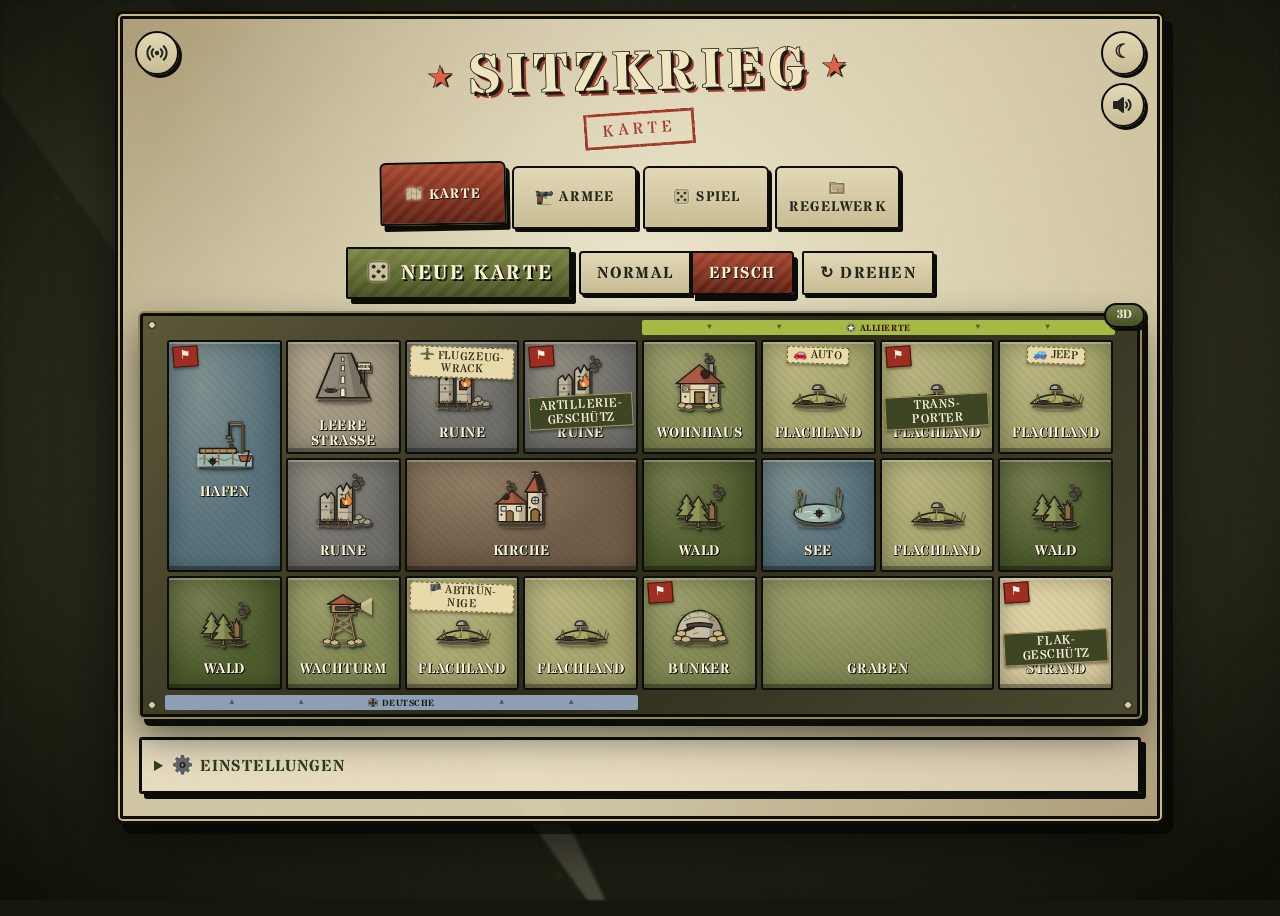
==== commit e6ca2241: "3D-Karte: Flackern flacher Teile behoben (Höhenversatz, genauere Tiefe) Co-Authored-By: Claude Opus " ====
--- a/index.html
+++ b/index.html
@@ -559,7 +559,7 @@
 <script src="js/krass.js?v=7248b0143c"></script>
 <script src="vendor/gsap.min.js"></script>
 <script type="module" src="js3d/einheiten3d.js?v=54fb2a7e12"></script>
-<script type="module" src="js3d/karte3d.js?v=fea66dda8d"></script>
+<script type="module" src="js3d/karte3d.js?v=d7157188e6"></script>
 <script>
 // App-Modus: Offline-Speicher aktivieren (nur wenn die Seite über eine Web-Adresse geladen wird)
 if('serviceWorker' in navigator && /^https?:$/.test(location.protocol)) navigator.serviceWorker.register('sw.js').catch(()=>{});
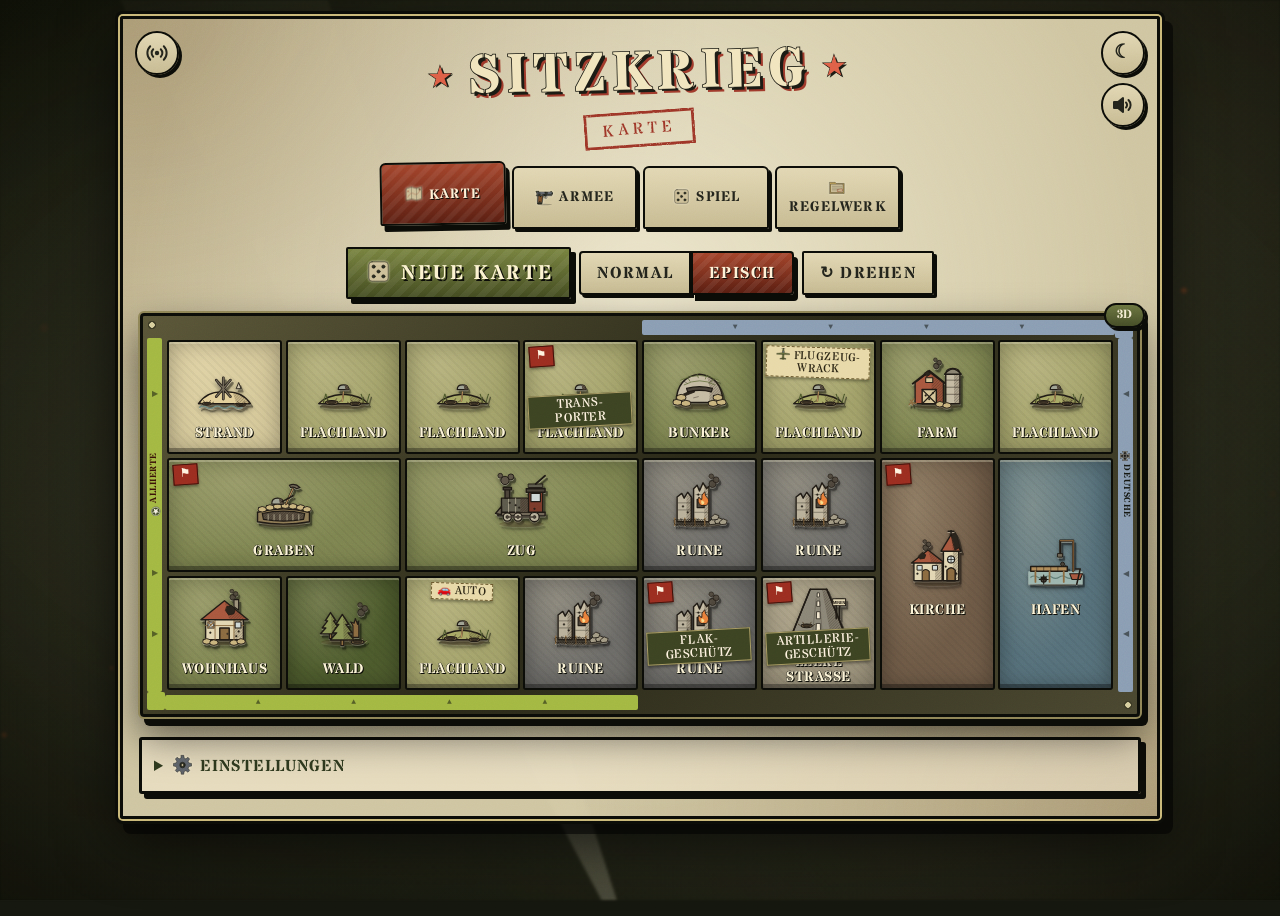
==== commit e085feb4: "Feldfenster: Kartenfeld-Label und Feldart-Zeile entfernt Co-Authored-By: Claude Opus 5.5 <noreply@an" ====
--- a/index.html
+++ b/index.html
@@ -22,7 +22,7 @@
 <link rel="stylesheet" href="css/basis.css?v=da717d893f">
 <link rel="stylesheet" href="css/app.css?v=977f86b38e">
 
-<link rel="stylesheet" href="css/spiel.css?v=68006c479c">
+<link rel="stylesheet" href="css/spiel.css?v=8fa19075ec">
 <link rel="stylesheet" href="css/krass.css?v=b1cbb3d17f">
 <link rel="stylesheet" href="css/lego3d.css?v=2f2d734091">
 </head>
@@ -546,7 +546,7 @@
 <script src="js/regeln.js?v=9757f55c27"></script>
 <script src="js/karte.js?v=9cae5b42a3"></script>
 <script src="js/figuren.js?v=eb66e8b2d5"></script>
-<script src="js/armee.js?v=d2203128c0"></script>
+<script src="js/armee.js?v=05d29ef2a5"></script>
 <script src="js/missionskarte.js?v=1323f126eb"></script>
 <script src="js/symbole.js?v=90023643d3"></script>
 <script src="js/spiel.js?v=de2f4412ee"></script>
@@ -554,7 +554,7 @@
 <script src="js/sounds.js?v=7f9e90c3ee"></script>
 <script src="js/neuwurf.js?v=4cd701aea8"></script>
 <script src="js/musik.js?v=d2920e7e08"></script>
-<script src="js/extras.js?v=5a791f5b32"></script>
+<script src="js/extras.js?v=058b5d9f14"></script>
 <script src="js/wuerfel.js?v=c6fea4303f"></script>
 <script src="js/krass.js?v=7248b0143c"></script>
 <script src="vendor/gsap.min.js"></script>
--- a/css/spiel.css
+++ b/css/spiel.css
@@ -354,3 +354,4 @@
 #pop.plain #pop-body{display:none}
 #pop.plain .pop-card{min-width:0;padding-bottom:14px}
 #pop.plain #pop-t{margin-bottom:0;padding-right:40px}
+#pop.feld #pop-k{display:none}
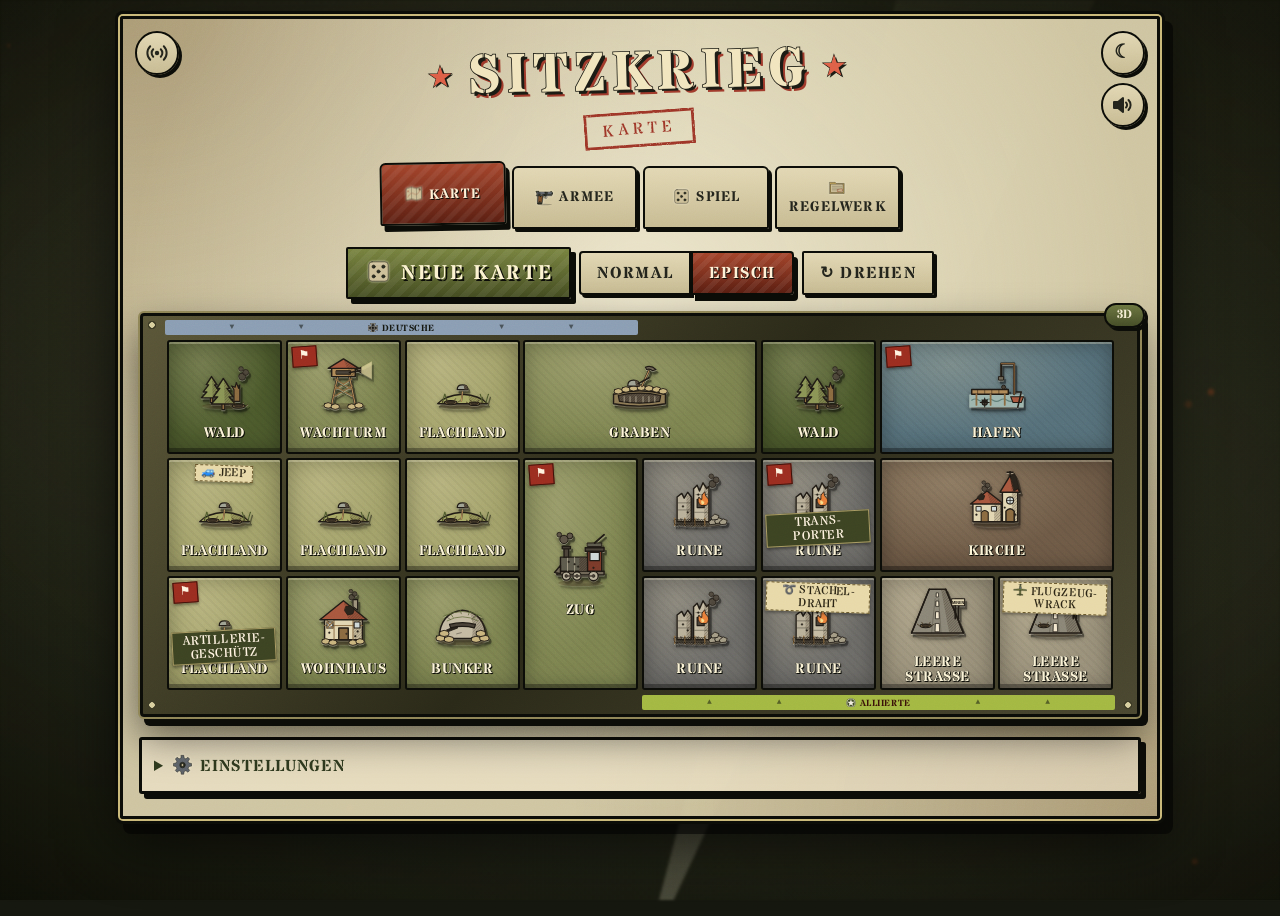
==== commit b845c762: "Feldfenster: 2D-Bild wieder anzeigen Co-Authored-By: Claude Opus 5.5 <noreply@anthropic.com>" ====
--- a/index.html
+++ b/index.html
@@ -22,7 +22,7 @@
 <link rel="stylesheet" href="css/basis.css?v=da717d893f">
 <link rel="stylesheet" href="css/app.css?v=977f86b38e">
 
-<link rel="stylesheet" href="css/spiel.css?v=8fa19075ec">
+<link rel="stylesheet" href="css/spiel.css?v=8737e1f7e6">
 <link rel="stylesheet" href="css/krass.css?v=b1cbb3d17f">
 <link rel="stylesheet" href="css/lego3d.css?v=2f2d734091">
 </head>
@@ -554,7 +554,7 @@
 <script src="js/sounds.js?v=7f9e90c3ee"></script>
 <script src="js/neuwurf.js?v=4cd701aea8"></script>
 <script src="js/musik.js?v=d2920e7e08"></script>
-<script src="js/extras.js?v=058b5d9f14"></script>
+<script src="js/extras.js?v=95e3854a31"></script>
 <script src="js/wuerfel.js?v=c6fea4303f"></script>
 <script src="js/krass.js?v=7248b0143c"></script>
 <script src="vendor/gsap.min.js"></script>
--- a/css/spiel.css
+++ b/css/spiel.css
@@ -351,7 +351,6 @@
 /* Antippen: nur wackeln, nicht nochmal umdrehen */
 .gcard.no-flip{animation:none}
 .gcard.fx-shake.no-flip{animation:fxShake .45s ease-out .12s}
-#pop.plain #pop-body{display:none}
 #pop.plain .pop-card{min-width:0;padding-bottom:14px}
 #pop.plain #pop-t{margin-bottom:0;padding-right:40px}
 #pop.feld #pop-k{display:none}
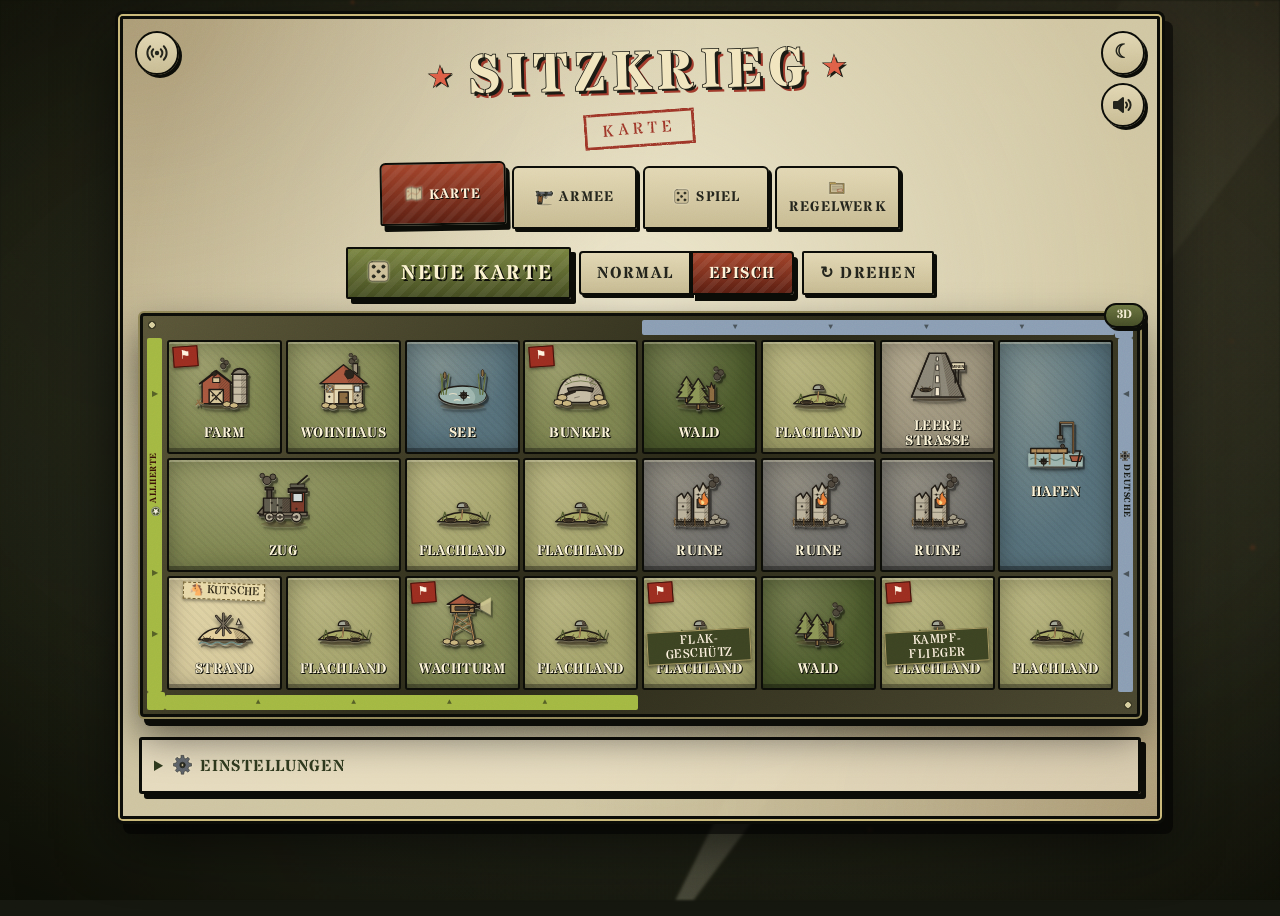
==== commit d84efe8a: "Zug nach Fotos: Tenderlok mit rotem Fahrwerk, Gleisbett, Prellbock, Fässer Co-Authored-By: Claude Op" ====
--- a/index.html
+++ b/index.html
@@ -559,7 +559,7 @@
 <script src="js/krass.js?v=7248b0143c"></script>
 <script src="vendor/gsap.min.js"></script>
 <script type="module" src="js3d/einheiten3d.js?v=54fb2a7e12"></script>
-<script type="module" src="js3d/karte3d.js?v=d7157188e6"></script>
+<script type="module" src="js3d/karte3d.js?v=73f6c16bf9"></script>
 <script>
 // App-Modus: Offline-Speicher aktivieren (nur wenn die Seite über eine Web-Adresse geladen wird)
 if('serviceWorker' in navigator && /^https?:$/.test(location.protocol)) navigator.serviceWorker.register('sw.js').catch(()=>{});
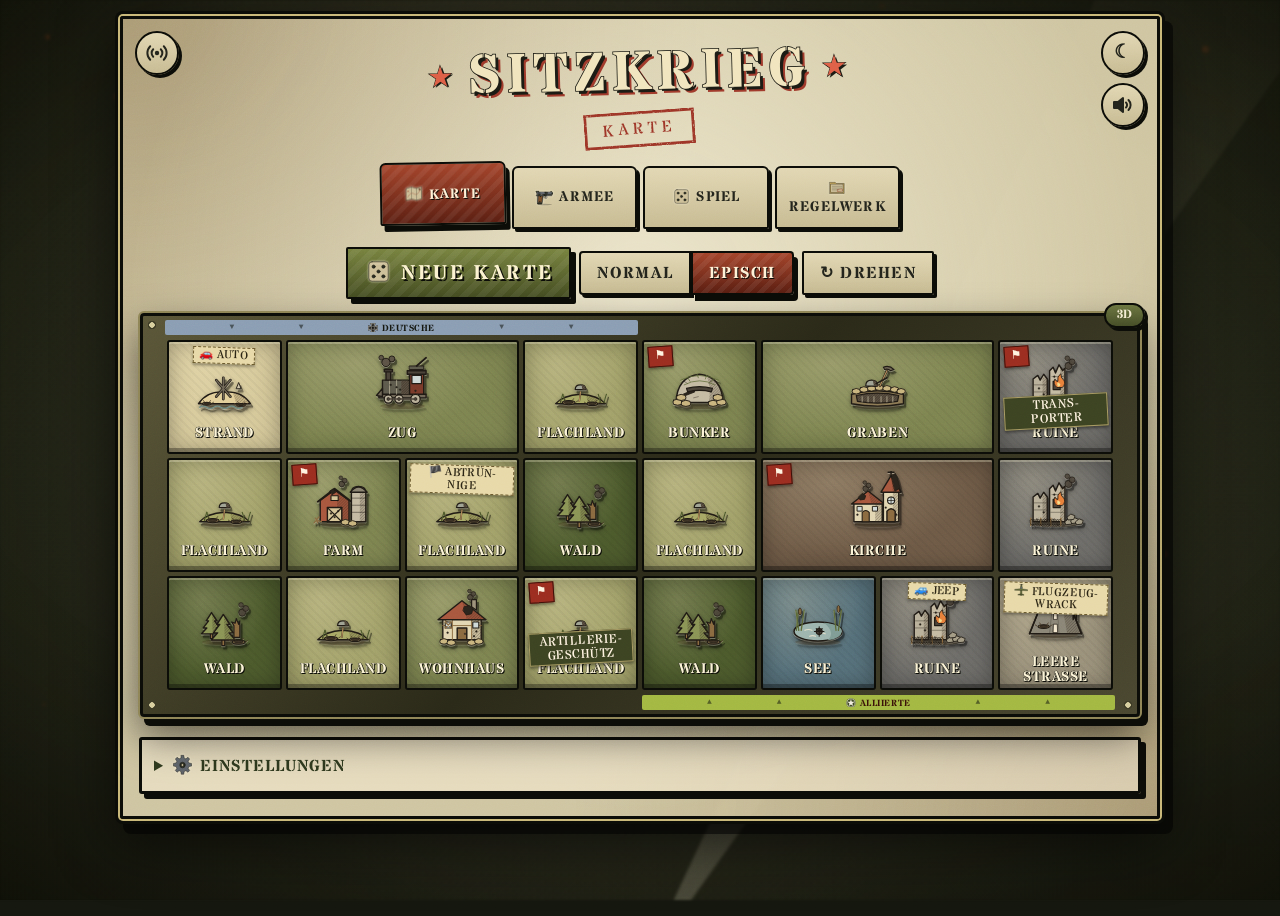
==== commit 05b9a8dd: "3D-Karte: weiteres Flackern behoben (runde Flachteile, Strandsteine, logarithmische Tiefe) Co-Author" ====
--- a/index.html
+++ b/index.html
@@ -559,7 +559,7 @@
 <script src="js/krass.js?v=7248b0143c"></script>
 <script src="vendor/gsap.min.js"></script>
 <script type="module" src="js3d/einheiten3d.js?v=54fb2a7e12"></script>
-<script type="module" src="js3d/karte3d.js?v=73f6c16bf9"></script>
+<script type="module" src="js3d/karte3d.js?v=2c0932c929"></script>
 <script>
 // App-Modus: Offline-Speicher aktivieren (nur wenn die Seite über eine Web-Adresse geladen wird)
 if('serviceWorker' in navigator && /^https?:$/.test(location.protocol)) navigator.serviceWorker.register('sw.js').catch(()=>{});
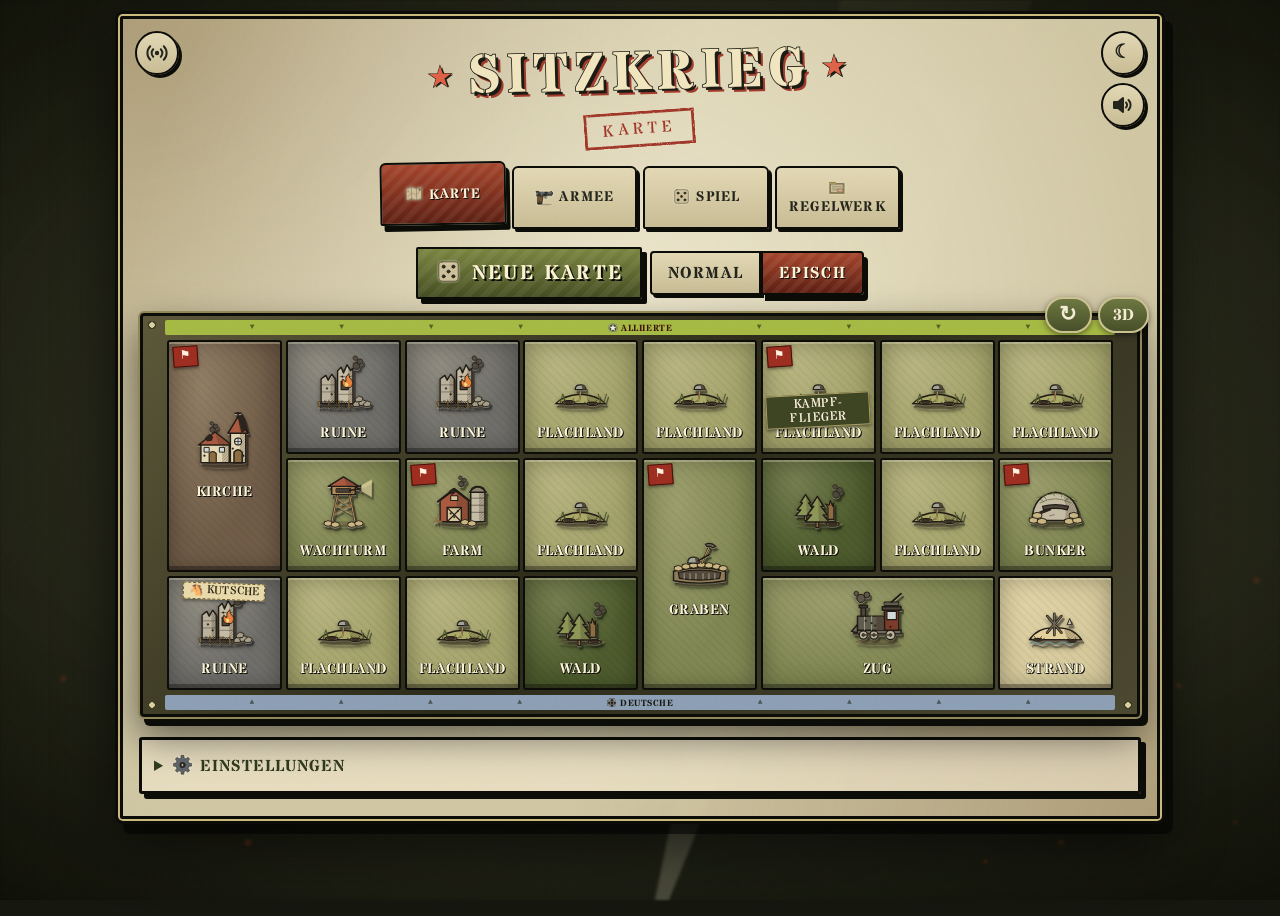
==== commit 6af934ae: "Karte: Drehen- und 2D/3D-Knopf größer auf der Kartenecke, gleiche Stelle in 2D und 3D; Drehen funkti" ====
--- a/index.html
+++ b/index.html
@@ -24,7 +24,7 @@
 
 <link rel="stylesheet" href="css/spiel.css?v=8737e1f7e6">
 <link rel="stylesheet" href="css/krass.css?v=b1cbb3d17f">
-<link rel="stylesheet" href="css/lego3d.css?v=2f2d734091">
+<link rel="stylesheet" href="css/lego3d.css?v=c654dcc8b1">
 </head>
 <body>
 <svg width="0" height="0" style="position:absolute" aria-hidden="true"><defs>
@@ -559,7 +559,7 @@
 <script src="js/krass.js?v=7248b0143c"></script>
 <script src="vendor/gsap.min.js"></script>
 <script type="module" src="js3d/einheiten3d.js?v=54fb2a7e12"></script>
-<script type="module" src="js3d/karte3d.js?v=2c0932c929"></script>
+<script type="module" src="js3d/karte3d.js?v=5481ae4f2c"></script>
 <script>
 // App-Modus: Offline-Speicher aktivieren (nur wenn die Seite über eine Web-Adresse geladen wird)
 if('serviceWorker' in navigator && /^https?:$/.test(location.protocol)) navigator.serviceWorker.register('sw.js').catch(()=>{});
--- a/css/lego3d.css
+++ b/css/lego3d.css
@@ -25,10 +25,13 @@
 #map3d canvas{position:absolute;inset:0;display:block;width:100%!important;height:100%!important}
 body.map3d-on #map3d{display:block}
 body.map3d-on #map{position:absolute!important;left:-9999px;visibility:hidden}
-@media (max-width:640px){ #map3d{height:72vh} }
-.v3d-sw{position:absolute;z-index:8;top:-13px;right:-8px;padding:3px 10px!important;font-size:.78rem!important;line-height:1.2;border-radius:12px!important;letter-spacing:.06em;
-  background:linear-gradient(#6b7540,#454d27)!important;color:#f3ecd2!important;border:2px solid #c9bf8e!important;box-shadow:0 2px 6px rgba(0,0,0,.5)!important;text-transform:none}
-#map3d .v3d-sw{top:8px;right:8px}
+@media (max-width:640px){ #map3d{height:72vh} #map3d.quer{height:38vh} }
+#map-wrap{position:relative}
+#map-tools{position:absolute;z-index:8;top:-16px;right:-8px;display:flex;gap:6px}
+body.map3d-on #map-tools{top:-16px}
+#map-tools button{grid-column:auto;min-width:46px;height:36px;padding:0 12px!important;font-size:1rem!important;line-height:1;border-radius:18px!important;letter-spacing:.06em;
+  background:linear-gradient(#6b7540,#454d27)!important;color:#f3ecd2!important;border:2px solid #c9bf8e!important;box-shadow:0 2px 6px rgba(0,0,0,.5)!important;text-transform:none;margin:0}
+#map-tools #rot{font-size:1.3rem!important}
 
 /* Solange die 3D-Bilder laden: keine alten Zeichnungen, nur ein sanfter Platzhalter */
 html.lego3d-wait :is(.slot-art,.gc-art,.mini,.pu-fig) svg.fig{visibility:hidden}
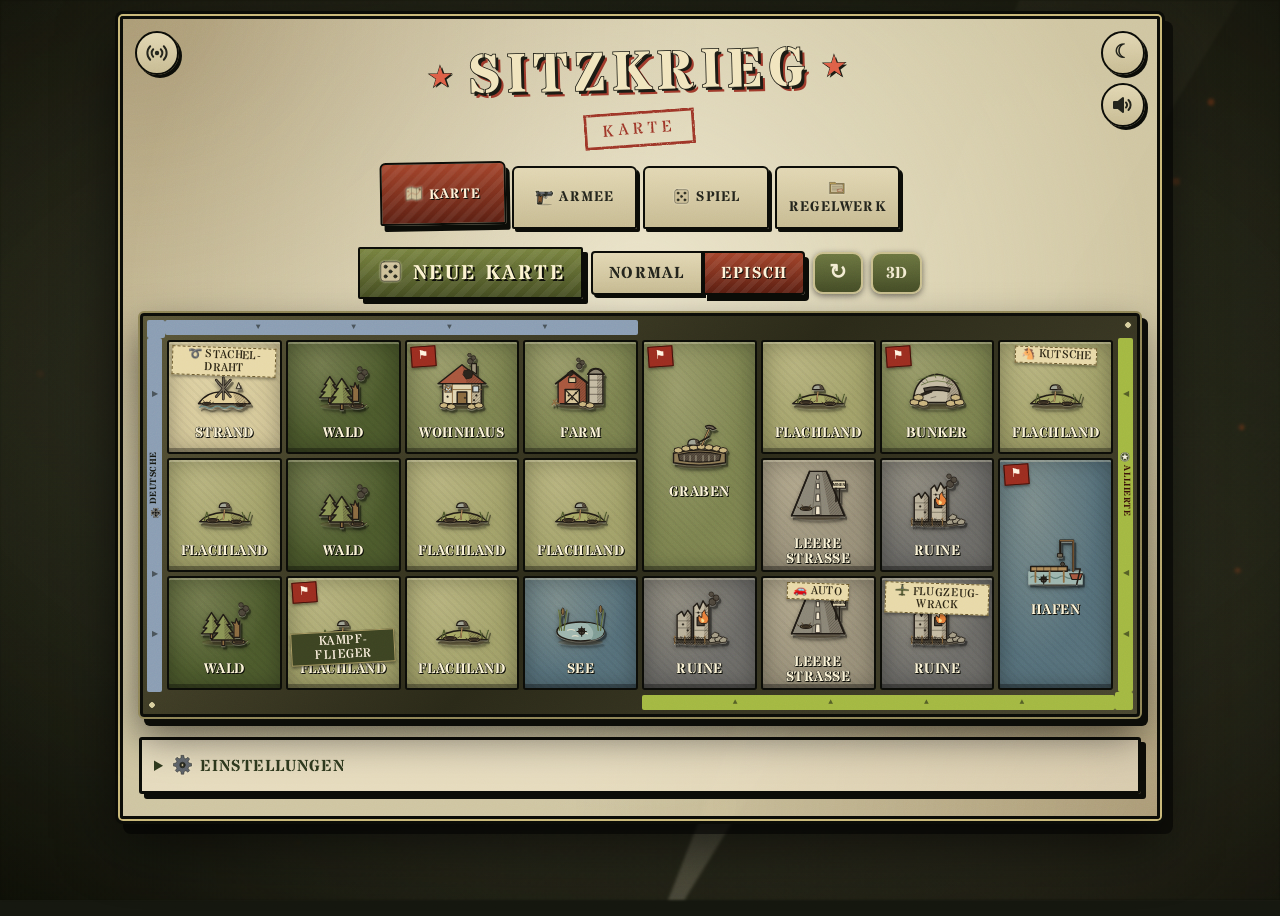
==== commit f4229442: "Karte: Drehen- und 2D/3D-Knopf neben Normal/Episch statt auf der Karte Co-Authored-By: Claude Opus 5" ====
--- a/index.html
+++ b/index.html
@@ -24,7 +24,7 @@
 
 <link rel="stylesheet" href="css/spiel.css?v=8737e1f7e6">
 <link rel="stylesheet" href="css/krass.css?v=b1cbb3d17f">
-<link rel="stylesheet" href="css/lego3d.css?v=c654dcc8b1">
+<link rel="stylesheet" href="css/lego3d.css?v=97c9703e05">
 </head>
 <body>
 <svg width="0" height="0" style="position:absolute" aria-hidden="true"><defs>
@@ -559,7 +559,7 @@
 <script src="js/krass.js?v=7248b0143c"></script>
 <script src="vendor/gsap.min.js"></script>
 <script type="module" src="js3d/einheiten3d.js?v=54fb2a7e12"></script>
-<script type="module" src="js3d/karte3d.js?v=5481ae4f2c"></script>
+<script type="module" src="js3d/karte3d.js?v=bf69cad101"></script>
 <script>
 // App-Modus: Offline-Speicher aktivieren (nur wenn die Seite über eine Web-Adresse geladen wird)
 if('serviceWorker' in navigator && /^https?:$/.test(location.protocol)) navigator.serviceWorker.register('sw.js').catch(()=>{});
--- a/css/lego3d.css
+++ b/css/lego3d.css
@@ -27,9 +27,9 @@
 body.map3d-on #map{position:absolute!important;left:-9999px;visibility:hidden}
 @media (max-width:640px){ #map3d{height:72vh} #map3d.quer{height:38vh} }
 #map-wrap{position:relative}
-#map-tools{position:absolute;z-index:8;top:-16px;right:-8px;display:flex;gap:6px}
-body.map3d-on #map-tools{top:-16px}
-#map-tools button{grid-column:auto;min-width:46px;height:36px;padding:0 12px!important;font-size:1rem!important;line-height:1;border-radius:18px!important;letter-spacing:.06em;
+#map-tools{display:flex;gap:8px}
+@media (max-width:640px){ #tab-gen .bar{grid-template-columns:1fr auto} #tab-gen .bar #gen{grid-column:1 / -1} #tab-gen .bar .seg{grid-column:1;grid-template-columns:1fr 1fr} #map-tools{grid-column:2} }
+#map-tools button{grid-column:auto;min-width:50px;height:100%;min-height:42px;padding:0 12px!important;font-size:1rem!important;line-height:1;border-radius:10px!important;letter-spacing:.06em;
   background:linear-gradient(#6b7540,#454d27)!important;color:#f3ecd2!important;border:2px solid #c9bf8e!important;box-shadow:0 2px 6px rgba(0,0,0,.5)!important;text-transform:none;margin:0}
 #map-tools #rot{font-size:1.3rem!important}
 
